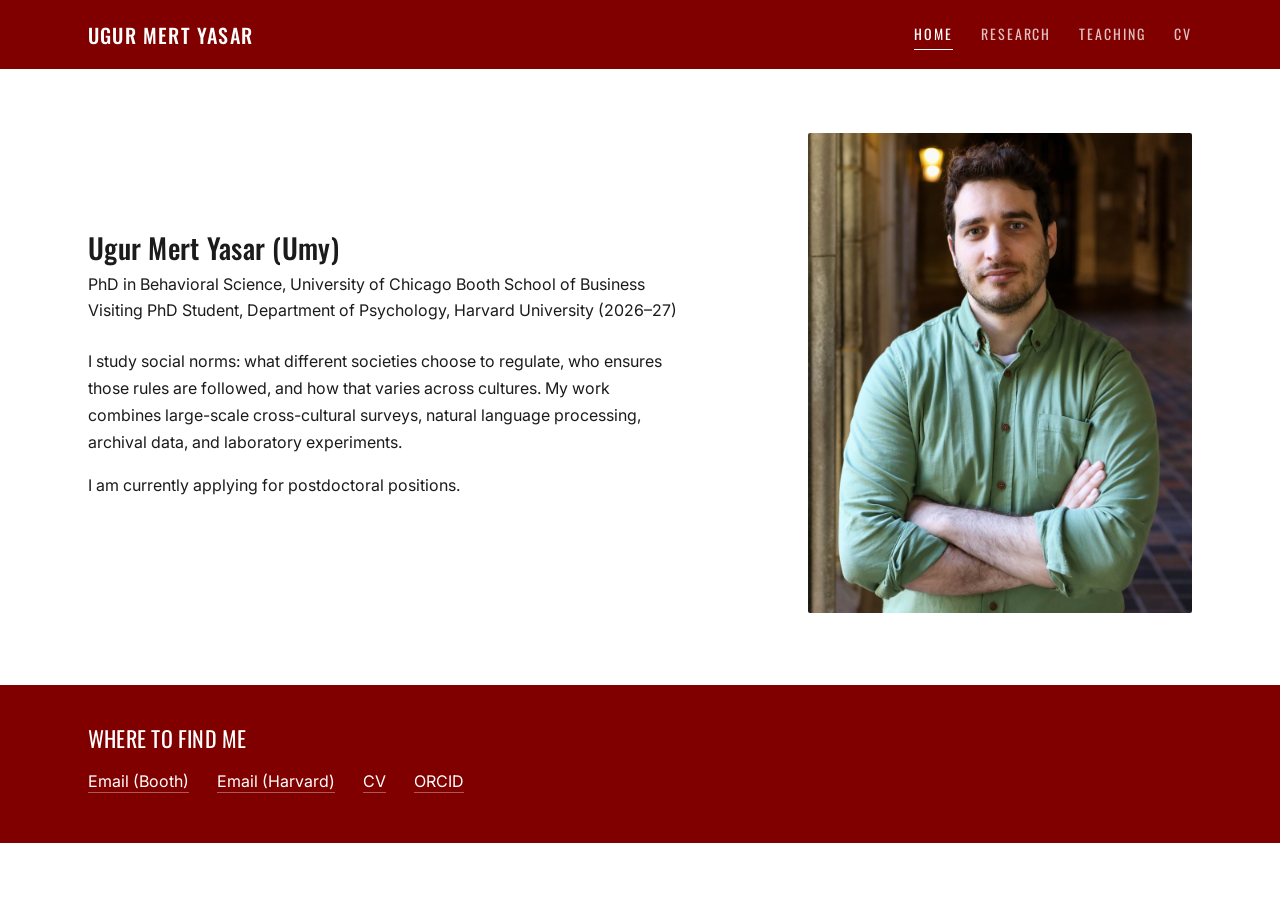
==== index.html @ 792e9157 "Maroon "Where to find me" footer on every page; drop duplicate contact buttons from the hero Co-Auth" ====
<!DOCTYPE html>
<html lang="en">
<head>
<meta charset="utf-8">
<meta name="viewport" content="width=device-width, initial-scale=1">
<title>Ugur Mert Yasar (Umy)</title>
<meta name="description" content="Ugur Mert Yasar is a PhD candidate in Behavioral Science at Chicago Booth. He studies social norms across cultures: what societies regulate, who enforces the rules, and why this varies.">
<link rel="icon" href="assets/favicon.svg?v=2" type="image/svg+xml">
<meta property="og:title" content="Ugur Mert Yasar">
<meta property="og:description" content="Ugur Mert Yasar is a PhD candidate in Behavioral Science at Chicago Booth. He studies social norms across cultures: what societies regulate, who enforces the rules, and why this varies.">
<meta property="og:image" content="https://ugurmertyasar.github.io/assets/portrait.jpg">
<meta property="og:url" content="https://ugurmertyasar.github.io/">
<meta property="og:type" content="website">
<meta name="twitter:card" content="summary">
<link rel="preconnect" href="https://fonts.googleapis.com">
<link rel="preconnect" href="https://fonts.gstatic.com" crossorigin>
<link href="https://fonts.googleapis.com/css2?family=Inter:wght@400;500;600&family=Oswald:wght@400;500&display=swap" rel="stylesheet">
<link rel="stylesheet" href="style.css?v=20261009d">
</head>
<body>

<header class="masthead">
  <div class="wrap">
    <a class="name" href="index.html">Ugur Mert Yasar</a>
    <nav class="nav">
      <a href="index.html" aria-current="page">Home</a>
      <a href="research.html">Research</a>
      <a href="teaching.html">Teaching</a>
      <a href="assets/cv.pdf">CV</a>
    </nav>
  </div>
</header>

<main class="wrap">

  <section class="hero">
    <div>
      <h1>Ugur Mert Yasar (Umy)</h1>
      <p class="role">PhD in Behavioral Science, University of Chicago Booth School of Business<br>
      Visiting PhD Student, Department of Psychology, Harvard University (2026&ndash;27)</p>
      <div class="prose">
        <p>I study social norms: what different societies choose to regulate, who
        ensures those rules are followed, and how that varies across cultures. My work
        combines large-scale cross-cultural surveys, natural language processing,
        archival data, and laboratory experiments.</p>
        <p>I am currently applying for postdoctoral positions.</p>
      </div>
    </div>
    <!-- Click the portrait to swap in an artwork. Put the artwork at the path in
         data-alt; until that file exists, the portrait stays a plain image. -->
    <img class="portrait" id="portrait" src="assets/portrait.jpg" width="960" height="1200"
         alt="Portrait of Ugur Mert Yasar"
         data-alt="assets/portrait-art.jpg?v=2" data-alt-text="Cartoon of Ugur Mert Yasar in South Park style, standing in a classroom">
  </section>

</main>

<!--
    SURVEY SECTION
    data-state="hidden" removes the whole section from the page (current).
    data-state="soon"   shows the map with a "coming soon" note.
    data-state="live"   also shows everything marked class="when-live" below.
    Draft the live text inside the when-live blocks. Note: the repository is
    public, so anything written here is readable in the page source even while
    it is hidden. Keep findings out until the paper is out.
  -->
<section class="plate band" data-state="hidden">
  <div class="wrap">
    <figure>
      <div class="plate-head">
        <h2>The Global Architecture of Social Norms</h2>
        <p class="soon-note when-soon">Interactive results coming soon.</p>
      </div>
      <div class="map-wrap">
        <!-- ======== MAP: generated file, do not hand-edit the path data ======== -->
        <svg class="map" viewBox="0 0 1000 470" xmlns="http://www.w3.org/2000/svg" role="img" aria-label="World map. Societies included in the survey are shaded."><defs><clipPath id="mapclip"><rect x="0" y="0" width="1000" height="470"/></clipPath></defs><g clip-path="url(#mapclip)"><path class="ocean" d="M204.2,503.6L203.6,503.4L202.1,502.7L199.6,501.6L196.1,500.1L191.9,498.2L186.8,495.9L181.1,493.3L174.9,490.3L168.2,486.9L161.1,483.3L153.9,479.4L146.4,475.3L138.9,470.8L131.3,466.2L123.8,461.3L116.4,456.3L109.1,451.0L101.9,445.6L94.9,440.0L88.1,434.3L81.5,428.4L75.1,422.3L69.0,416.2L63.1,409.9L57.4,403.5L52.0,397.0L46.9,390.3L41.9,383.6L37.3,376.8L32.9,369.9L28.8,363.0L25.0,356.0L21.4,348.9L18.1,341.7L15.1,334.5L12.4,327.2L9.9,319.9L7.8,312.6L5.9,305.2L4.3,297.8L3.0,290.4L2.0,283.0L1.2,275.5L0.8,268.0L0.7,260.6L0.8,253.1L1.2,245.6L2.0,238.2L3.0,230.7L4.3,223.3L5.9,215.9L7.8,208.5L9.9,201.2L12.4,193.9L15.1,186.6L18.1,179.4L21.4,172.2L25.0,165.2L28.8,158.1L32.9,151.2L37.3,144.3L41.9,137.5L46.9,130.8L52.0,124.2L57.4,117.6L63.1,111.2L69.0,105.0L75.1,98.8L81.5,92.8L88.1,86.9L94.9,81.1L101.9,75.5L109.1,70.1L116.4,64.8L123.8,59.8L131.3,54.9L138.9,50.3L146.4,45.9L153.9,41.7L161.1,37.8L168.2,34.2L174.9,30.8L181.1,27.8L186.8,25.2L191.9,22.9L196.1,21.0L199.6,19.5L202.1,18.4L203.6,17.7L204.2,17.5L204.2,17.5L210.7,17.5L217.3,17.5L223.9,17.5L230.5,17.5L237.0,17.5L243.6,17.5L250.2,17.5L256.7,17.5L263.3,17.5L269.9,17.5L276.5,17.5L283.0,17.5L289.6,17.5L296.2,17.5L302.8,17.5L309.3,17.5L315.9,17.5L322.5,17.5L329.1,17.5L335.6,17.5L342.2,17.5L348.8,17.5L355.4,17.5L361.9,17.5L368.5,17.5L375.1,17.5L381.7,17.5L388.2,17.5L394.8,17.5L401.4,17.5L408.0,17.5L414.5,17.5L421.1,17.5L427.7,17.5L434.3,17.5L440.8,17.5L447.4,17.5L454.0,17.5L460.6,17.5L467.1,17.5L473.7,17.5L480.3,17.5L486.9,17.5L493.4,17.5L500.0,17.5L506.6,17.5L513.1,17.5L519.7,17.5L526.3,17.5L532.9,17.5L539.4,17.5L546.0,17.5L552.6,17.5L559.2,17.5L565.7,17.5L572.3,17.5L578.9,17.5L585.5,17.5L592.0,17.5L598.6,17.5L605.2,17.5L611.8,17.5L618.3,17.5L624.9,17.5L631.5,17.5L638.1,17.5L644.6,17.5L651.2,17.5L657.8,17.5L664.4,17.5L670.9,17.5L677.5,17.5L684.1,17.5L690.7,17.5L697.2,17.5L703.8,17.5L710.4,17.5L717.0,17.5L723.5,17.5L730.1,17.5L736.7,17.5L743.3,17.5L749.8,17.5L756.4,17.5L763.0,17.5L769.5,17.5L776.1,17.5L782.7,17.5L789.3,17.5L795.8,17.5L795.8,17.5L796.4,17.7L797.9,18.4L800.4,19.5L803.9,21.0L808.1,22.9L813.2,25.2L818.9,27.8L825.1,30.8L831.8,34.2L838.9,37.8L846.1,41.7L853.6,45.9L861.1,50.3L868.7,54.9L876.2,59.8L883.6,64.8L890.9,70.1L898.1,75.5L905.1,81.1L911.9,86.9L918.5,92.8L924.9,98.8L931.0,105.0L936.9,111.2L942.6,117.6L948.0,124.2L953.1,130.8L958.1,137.5L962.7,144.3L967.1,151.2L971.2,158.1L975.0,165.2L978.6,172.2L981.9,179.4L984.9,186.6L987.6,193.9L990.1,201.2L992.2,208.5L994.1,215.9L995.7,223.3L997.0,230.7L998.0,238.2L998.8,245.6L999.2,253.1L999.3,260.6L999.2,268.0L998.8,275.5L998.0,283.0L997.0,290.4L995.7,297.8L994.1,305.2L992.2,312.6L990.1,319.9L987.6,327.2L984.9,334.5L981.9,341.7L978.6,348.9L975.0,356.0L971.2,363.0L967.1,369.9L962.7,376.8L958.1,383.6L953.1,390.3L948.0,397.0L942.6,403.5L936.9,409.9L931.0,416.2L924.9,422.3L918.5,428.4L911.9,434.3L905.1,440.0L898.1,445.6L890.9,451.0L883.6,456.3L876.2,461.3L868.7,466.2L861.1,470.8L853.6,475.3L846.1,479.4L838.9,483.3L831.8,486.9L825.1,490.3L818.9,493.3L813.2,495.9L808.1,498.2L803.9,500.1L800.4,501.6L797.9,502.7L796.4,503.4L795.8,503.6L795.8,503.6L789.3,503.6L782.7,503.6L776.1,503.6L769.5,503.6L763.0,503.6L756.4,503.6L749.8,503.6L743.3,503.6L736.7,503.6L730.1,503.6L723.5,503.6L717.0,503.6L710.4,503.6L703.8,503.6L697.2,503.6L690.7,503.6L684.1,503.6L677.5,503.6L670.9,503.6L664.4,503.6L657.8,503.6L651.2,503.6L644.6,503.6L638.1,503.6L631.5,503.6L624.9,503.6L618.3,503.6L611.8,503.6L605.2,503.6L598.6,503.6L592.0,503.6L585.5,503.6L578.9,503.6L572.3,503.6L565.7,503.6L559.2,503.6L552.6,503.6L546.0,503.6L539.4,503.6L532.9,503.6L526.3,503.6L519.7,503.6L513.1,503.6L506.6,503.6L500.0,503.6L493.4,503.6L486.9,503.6L480.3,503.6L473.7,503.6L467.1,503.6L460.6,503.6L454.0,503.6L447.4,503.6L440.8,503.6L434.3,503.6L427.7,503.6L421.1,503.6L414.5,503.6L408.0,503.6L401.4,503.6L394.8,503.6L388.2,503.6L381.7,503.6L375.1,503.6L368.5,503.6L361.9,503.6L355.4,503.6L348.8,503.6L342.2,503.6L335.6,503.6L329.1,503.6L322.5,503.6L315.9,503.6L309.3,503.6L302.8,503.6L296.2,503.6L289.6,503.6L283.0,503.6L276.5,503.6L269.9,503.6L263.3,503.6L256.7,503.6L250.2,503.6L243.6,503.6L237.0,503.6L230.5,503.6L223.9,503.6L217.3,503.6L210.7,503.6L204.2,503.6Z"/><g class="grat"><path d="M253.0,503.4L251.8,502.7L249.7,501.6L246.8,500.1L243.2,498.2L239.0,495.9L234.3,493.3L229.1,490.3L223.5,486.9L217.6,483.3L211.5,479.4L205.3,475.3L199.1,470.8L192.8,466.2L186.5,461.3L180.3,456.3L174.2,451.0L168.2,445.6L162.4,440.0L156.8,434.3L151.3,428.4L145.9,422.3L140.8,416.2L135.9,409.9L131.2,403.5L126.7,397.0L122.4,390.3L118.3,383.6L114.4,376.8L110.8,369.9L107.3,363.0L104.1,356.0L101.2,348.9L98.4,341.7L95.9,334.5L93.6,327.2L91.6,319.9L89.8,312.6L88.2,305.2L86.9,297.8L85.8,290.4L85.0,283.0L84.4,275.5L84.0,268.0L83.9,260.6L84.0,253.1L84.4,245.6L85.0,238.2L85.8,230.7L86.9,223.3L88.2,215.9L89.8,208.5L91.6,201.2L93.6,193.9L95.9,186.6L98.4,179.4L101.2,172.2L104.1,165.2L107.3,158.1L110.8,151.2L114.4,144.3L118.3,137.5L122.4,130.8L126.7,124.2L131.2,117.6L135.9,111.2L140.8,105.0L145.9,98.8L151.3,92.8L156.8,86.9L162.4,81.1L168.2,75.5L174.2,70.1L180.3,64.8L186.5,59.8L192.8,54.9L199.1,50.3L205.3,45.9L211.5,41.7L217.6,37.8L223.5,34.2L229.1,30.8L234.3,27.8L239.0,25.2L243.2,22.9L246.8,21.0L249.7,19.5L251.8,18.4L253.0,17.7"/><path d="M302.4,503.4L301.4,502.7L299.7,501.6L297.4,500.1L294.6,498.2L291.2,495.9L287.4,493.3L283.2,490.3L278.8,486.9L274.1,483.3L269.2,479.4L264.3,475.3L259.3,470.8L254.2,466.2L249.2,461.3L244.3,456.3L239.4,451.0L234.6,445.6L229.9,440.0L225.4,434.3L221.0,428.4L216.8,422.3L212.7,416.2L208.7,409.9L205.0,403.5L201.3,397.0L197.9,390.3L194.6,383.6L191.5,376.8L188.6,369.9L185.9,363.0L183.3,356.0L180.9,348.9L178.7,341.7L176.7,334.5L174.9,327.2L173.3,319.9L171.8,312.6L170.6,305.2L169.5,297.8L168.7,290.4L168.0,283.0L167.5,275.5L167.2,268.0L167.1,260.6L167.2,253.1L167.5,245.6L168.0,238.2L168.7,230.7L169.5,223.3L170.6,215.9L171.8,208.5L173.3,201.2L174.9,193.9L176.7,186.6L178.7,179.4L180.9,172.2L183.3,165.2L185.9,158.1L188.6,151.2L191.5,144.3L194.6,137.5L197.9,130.8L201.3,124.2L205.0,117.6L208.7,111.2L212.7,105.0L216.8,98.8L221.0,92.8L225.4,86.9L229.9,81.1L234.6,75.5L239.4,70.1L244.3,64.8L249.2,59.8L254.2,54.9L259.3,50.3L264.3,45.9L269.2,41.7L274.1,37.8L278.8,34.2L283.2,30.8L287.4,27.8L291.2,25.2L294.6,22.9L297.4,21.0L299.7,19.5L301.4,18.4L302.4,17.7"/><path d="M351.8,503.4L351.1,502.7L349.8,501.6L348.1,500.1L345.9,498.2L343.4,495.9L340.6,493.3L337.4,490.3L334.1,486.9L330.6,483.3L326.9,479.4L323.2,475.3L319.4,470.8L315.7,466.2L311.9,461.3L308.2,456.3L304.5,451.0L300.9,445.6L297.5,440.0L294.1,434.3L290.8,428.4L287.6,422.3L284.5,416.2L281.5,409.9L278.7,403.5L276.0,397.0L273.4,390.3L271.0,383.6L268.7,376.8L266.5,369.9L264.4,363.0L262.5,356.0L260.7,348.9L259.1,341.7L257.6,334.5L256.2,327.2L255.0,319.9L253.9,312.6L252.9,305.2L252.1,297.8L251.5,290.4L251.0,283.0L250.6,275.5L250.4,268.0L250.3,260.6L250.4,253.1L250.6,245.6L251.0,238.2L251.5,230.7L252.1,223.3L252.9,215.9L253.9,208.5L255.0,201.2L256.2,193.9L257.6,186.6L259.1,179.4L260.7,172.2L262.5,165.2L264.4,158.1L266.5,151.2L268.7,144.3L271.0,137.5L273.4,130.8L276.0,124.2L278.7,117.6L281.5,111.2L284.5,105.0L287.6,98.8L290.8,92.8L294.1,86.9L297.5,81.1L300.9,75.5L304.5,70.1L308.2,64.8L311.9,59.8L315.7,54.9L319.4,50.3L323.2,45.9L326.9,41.7L330.6,37.8L334.1,34.2L337.4,30.8L340.6,27.8L343.4,25.2L345.9,22.9L348.1,21.0L349.8,19.5L351.1,18.4L351.8,17.7"/><path d="M401.2,503.4L400.7,502.7L399.9,501.6L398.7,500.1L397.3,498.2L395.6,495.9L393.7,493.3L391.6,490.3L389.4,486.9L387.0,483.3L384.6,479.4L382.1,475.3L379.6,470.8L377.1,466.2L374.6,461.3L372.1,456.3L369.7,451.0L367.3,445.6L365.0,440.0L362.7,434.3L360.5,428.4L358.4,422.3L356.3,416.2L354.4,409.9L352.5,403.5L350.7,397.0L349.0,390.3L347.3,383.6L345.8,376.8L344.3,369.9L342.9,363.0L341.7,356.0L340.5,348.9L339.4,341.7L338.4,334.5L337.5,327.2L336.6,319.9L335.9,312.6L335.3,305.2L334.8,297.8L334.3,290.4L334.0,283.0L333.7,275.5L333.6,268.0L333.6,260.6L333.6,253.1L333.7,245.6L334.0,238.2L334.3,230.7L334.8,223.3L335.3,215.9L335.9,208.5L336.6,201.2L337.5,193.9L338.4,186.6L339.4,179.4L340.5,172.2L341.7,165.2L342.9,158.1L344.3,151.2L345.8,144.3L347.3,137.5L349.0,130.8L350.7,124.2L352.5,117.6L354.4,111.2L356.3,105.0L358.4,98.8L360.5,92.8L362.7,86.9L365.0,81.1L367.3,75.5L369.7,70.1L372.1,64.8L374.6,59.8L377.1,54.9L379.6,50.3L382.1,45.9L384.6,41.7L387.0,37.8L389.4,34.2L391.6,30.8L393.7,27.8L395.6,25.2L397.3,22.9L398.7,21.0L399.9,19.5L400.7,18.4L401.2,17.7"/><path d="M450.6,503.4L450.4,502.7L449.9,501.6L449.4,500.1L448.6,498.2L447.8,495.9L446.9,493.3L445.8,490.3L444.7,486.9L443.5,483.3L442.3,479.4L441.1,475.3L439.8,470.8L438.6,466.2L437.3,461.3L436.1,456.3L434.8,451.0L433.6,445.6L432.5,440.0L431.4,434.3L430.3,428.4L429.2,422.3L428.2,416.2L427.2,409.9L426.2,403.5L425.3,397.0L424.5,390.3L423.7,383.6L422.9,376.8L422.2,369.9L421.5,363.0L420.8,356.0L420.2,348.9L419.7,341.7L419.2,334.5L418.7,327.2L418.3,319.9L418.0,312.6L417.6,305.2L417.4,297.8L417.2,290.4L417.0,283.0L416.9,275.5L416.8,268.0L416.8,260.6L416.8,253.1L416.9,245.6L417.0,238.2L417.2,230.7L417.4,223.3L417.6,215.9L418.0,208.5L418.3,201.2L418.7,193.9L419.2,186.6L419.7,179.4L420.2,172.2L420.8,165.2L421.5,158.1L422.2,151.2L422.9,144.3L423.7,137.5L424.5,130.8L425.3,124.2L426.2,117.6L427.2,111.2L428.2,105.0L429.2,98.8L430.3,92.8L431.4,86.9L432.5,81.1L433.6,75.5L434.8,70.1L436.1,64.8L437.3,59.8L438.6,54.9L439.8,50.3L441.1,45.9L442.3,41.7L443.5,37.8L444.7,34.2L445.8,30.8L446.9,27.8L447.8,25.2L448.6,22.9L449.4,21.0L449.9,19.5L450.4,18.4L450.6,17.7"/><path d="M500.0,503.4L500.0,502.7L500.0,501.6L500.0,500.1L500.0,498.2L500.0,495.9L500.0,493.3L500.0,490.3L500.0,486.9L500.0,483.3L500.0,479.4L500.0,475.3L500.0,470.8L500.0,466.2L500.0,461.3L500.0,456.3L500.0,451.0L500.0,445.6L500.0,440.0L500.0,434.3L500.0,428.4L500.0,422.3L500.0,416.2L500.0,409.9L500.0,403.5L500.0,397.0L500.0,390.3L500.0,383.6L500.0,376.8L500.0,369.9L500.0,363.0L500.0,356.0L500.0,348.9L500.0,341.7L500.0,334.5L500.0,327.2L500.0,319.9L500.0,312.6L500.0,305.2L500.0,297.8L500.0,290.4L500.0,283.0L500.0,275.5L500.0,268.0L500.0,260.6L500.0,253.1L500.0,245.6L500.0,238.2L500.0,230.7L500.0,223.3L500.0,215.9L500.0,208.5L500.0,201.2L500.0,193.9L500.0,186.6L500.0,179.4L500.0,172.2L500.0,165.2L500.0,158.1L500.0,151.2L500.0,144.3L500.0,137.5L500.0,130.8L500.0,124.2L500.0,117.6L500.0,111.2L500.0,105.0L500.0,98.8L500.0,92.8L500.0,86.9L500.0,81.1L500.0,75.5L500.0,70.1L500.0,64.8L500.0,59.8L500.0,54.9L500.0,50.3L500.0,45.9L500.0,41.7L500.0,37.8L500.0,34.2L500.0,30.8L500.0,27.8L500.0,25.2L500.0,22.9L500.0,21.0L500.0,19.5L500.0,18.4L500.0,17.7"/><path d="M549.4,503.4L549.6,502.7L550.1,501.6L550.6,500.1L551.4,498.2L552.2,495.9L553.1,493.3L554.2,490.3L555.3,486.9L556.5,483.3L557.7,479.4L558.9,475.3L560.2,470.8L561.4,466.2L562.7,461.3L563.9,456.3L565.2,451.0L566.4,445.6L567.5,440.0L568.6,434.3L569.7,428.4L570.8,422.3L571.8,416.2L572.8,409.9L573.8,403.5L574.7,397.0L575.5,390.3L576.3,383.6L577.1,376.8L577.8,369.9L578.5,363.0L579.2,356.0L579.8,348.9L580.3,341.7L580.8,334.5L581.3,327.2L581.7,319.9L582.0,312.6L582.4,305.2L582.6,297.8L582.8,290.4L583.0,283.0L583.1,275.5L583.2,268.0L583.2,260.6L583.2,253.1L583.1,245.6L583.0,238.2L582.8,230.7L582.6,223.3L582.4,215.9L582.0,208.5L581.7,201.2L581.3,193.9L580.8,186.6L580.3,179.4L579.8,172.2L579.2,165.2L578.5,158.1L577.8,151.2L577.1,144.3L576.3,137.5L575.5,130.8L574.7,124.2L573.8,117.6L572.8,111.2L571.8,105.0L570.8,98.8L569.7,92.8L568.6,86.9L567.5,81.1L566.4,75.5L565.2,70.1L563.9,64.8L562.7,59.8L561.4,54.9L560.2,50.3L558.9,45.9L557.7,41.7L556.5,37.8L555.3,34.2L554.2,30.8L553.1,27.8L552.2,25.2L551.4,22.9L550.6,21.0L550.1,19.5L549.6,18.4L549.4,17.7"/><path d="M598.8,503.4L599.3,502.7L600.1,501.6L601.3,500.1L602.7,498.2L604.4,495.9L606.3,493.3L608.4,490.3L610.6,486.9L613.0,483.3L615.4,479.4L617.9,475.3L620.4,470.8L622.9,466.2L625.4,461.3L627.9,456.3L630.3,451.0L632.7,445.6L635.0,440.0L637.3,434.3L639.5,428.4L641.6,422.3L643.7,416.2L645.6,409.9L647.5,403.5L649.3,397.0L651.0,390.3L652.7,383.6L654.2,376.8L655.7,369.9L657.1,363.0L658.3,356.0L659.5,348.9L660.6,341.7L661.6,334.5L662.5,327.2L663.4,319.9L664.1,312.6L664.7,305.2L665.2,297.8L665.7,290.4L666.0,283.0L666.3,275.5L666.4,268.0L666.4,260.6L666.4,253.1L666.3,245.6L666.0,238.2L665.7,230.7L665.2,223.3L664.7,215.9L664.1,208.5L663.4,201.2L662.5,193.9L661.6,186.6L660.6,179.4L659.5,172.2L658.3,165.2L657.1,158.1L655.7,151.2L654.2,144.3L652.7,137.5L651.0,130.8L649.3,124.2L647.5,117.6L645.6,111.2L643.7,105.0L641.6,98.8L639.5,92.8L637.3,86.9L635.0,81.1L632.7,75.5L630.3,70.1L627.9,64.8L625.4,59.8L622.9,54.9L620.4,50.3L617.9,45.9L615.4,41.7L613.0,37.8L610.6,34.2L608.4,30.8L606.3,27.8L604.4,25.2L602.7,22.9L601.3,21.0L600.1,19.5L599.3,18.4L598.8,17.7"/><path d="M648.2,503.4L648.9,502.7L650.2,501.6L651.9,500.1L654.1,498.2L656.6,495.9L659.4,493.3L662.6,490.3L665.9,486.9L669.4,483.3L673.1,479.4L676.8,475.3L680.6,470.8L684.3,466.2L688.1,461.3L691.8,456.3L695.5,451.0L699.1,445.6L702.5,440.0L705.9,434.3L709.2,428.4L712.4,422.3L715.5,416.2L718.5,409.9L721.3,403.5L724.0,397.0L726.6,390.3L729.0,383.6L731.3,376.8L733.5,369.9L735.6,363.0L737.5,356.0L739.3,348.9L740.9,341.7L742.4,334.5L743.8,327.2L745.0,319.9L746.1,312.6L747.1,305.2L747.9,297.8L748.5,290.4L749.0,283.0L749.4,275.5L749.6,268.0L749.7,260.6L749.6,253.1L749.4,245.6L749.0,238.2L748.5,230.7L747.9,223.3L747.1,215.9L746.1,208.5L745.0,201.2L743.8,193.9L742.4,186.6L740.9,179.4L739.3,172.2L737.5,165.2L735.6,158.1L733.5,151.2L731.3,144.3L729.0,137.5L726.6,130.8L724.0,124.2L721.3,117.6L718.5,111.2L715.5,105.0L712.4,98.8L709.2,92.8L705.9,86.9L702.5,81.1L699.1,75.5L695.5,70.1L691.8,64.8L688.1,59.8L684.3,54.9L680.6,50.3L676.8,45.9L673.1,41.7L669.4,37.8L665.9,34.2L662.6,30.8L659.4,27.8L656.6,25.2L654.1,22.9L651.9,21.0L650.2,19.5L648.9,18.4L648.2,17.7"/><path d="M697.6,503.4L698.6,502.7L700.3,501.6L702.6,500.1L705.4,498.2L708.8,495.9L712.6,493.3L716.8,490.3L721.2,486.9L725.9,483.3L730.8,479.4L735.7,475.3L740.7,470.8L745.8,466.2L750.8,461.3L755.7,456.3L760.6,451.0L765.4,445.6L770.1,440.0L774.6,434.3L779.0,428.4L783.2,422.3L787.3,416.2L791.3,409.9L795.0,403.5L798.7,397.0L802.1,390.3L805.4,383.6L808.5,376.8L811.4,369.9L814.1,363.0L816.7,356.0L819.1,348.9L821.3,341.7L823.3,334.5L825.1,327.2L826.7,319.9L828.2,312.6L829.4,305.2L830.5,297.8L831.3,290.4L832.0,283.0L832.5,275.5L832.8,268.0L832.9,260.6L832.8,253.1L832.5,245.6L832.0,238.2L831.3,230.7L830.5,223.3L829.4,215.9L828.2,208.5L826.7,201.2L825.1,193.9L823.3,186.6L821.3,179.4L819.1,172.2L816.7,165.2L814.1,158.1L811.4,151.2L808.5,144.3L805.4,137.5L802.1,130.8L798.7,124.2L795.0,117.6L791.3,111.2L787.3,105.0L783.2,98.8L779.0,92.8L774.6,86.9L770.1,81.1L765.4,75.5L760.6,70.1L755.7,64.8L750.8,59.8L745.8,54.9L740.7,50.3L735.7,45.9L730.8,41.7L725.9,37.8L721.2,34.2L716.8,30.8L712.6,27.8L708.8,25.2L705.4,22.9L702.6,21.0L700.3,19.5L698.6,18.4L697.6,17.7"/><path d="M747.0,503.4L748.2,502.7L750.3,501.6L753.2,500.1L756.8,498.2L761.0,495.9L765.7,493.3L770.9,490.3L776.5,486.9L782.4,483.3L788.5,479.4L794.7,475.3L800.9,470.8L807.2,466.2L813.5,461.3L819.7,456.3L825.8,451.0L831.8,445.6L837.6,440.0L843.2,434.3L848.7,428.4L854.1,422.3L859.2,416.2L864.1,409.9L868.8,403.5L873.3,397.0L877.6,390.3L881.7,383.6L885.6,376.8L889.2,369.9L892.7,363.0L895.9,356.0L898.8,348.9L901.6,341.7L904.1,334.5L906.4,327.2L908.4,319.9L910.2,312.6L911.8,305.2L913.1,297.8L914.2,290.4L915.0,283.0L915.6,275.5L916.0,268.0L916.1,260.6L916.0,253.1L915.6,245.6L915.0,238.2L914.2,230.7L913.1,223.3L911.8,215.9L910.2,208.5L908.4,201.2L906.4,193.9L904.1,186.6L901.6,179.4L898.8,172.2L895.9,165.2L892.7,158.1L889.2,151.2L885.6,144.3L881.7,137.5L877.6,130.8L873.3,124.2L868.8,117.6L864.1,111.2L859.2,105.0L854.1,98.8L848.7,92.8L843.2,86.9L837.6,81.1L831.8,75.5L825.8,70.1L819.7,64.8L813.5,59.8L807.2,54.9L800.9,50.3L794.7,45.9L788.5,41.7L782.4,37.8L776.5,34.2L770.9,30.8L765.7,27.8L761.0,25.2L756.8,22.9L753.2,21.0L750.3,19.5L748.2,18.4L747.0,17.7"/><path d="M123.8,461.3L132.2,461.3L140.5,461.3L148.9,461.3L157.3,461.3L165.6,461.3L174.0,461.3L182.3,461.3L190.7,461.3L199.1,461.3L207.4,461.3L215.8,461.3L224.1,461.3L232.5,461.3L240.9,461.3L249.2,461.3L257.6,461.3L265.9,461.3L274.3,461.3L282.6,461.3L291.0,461.3L299.4,461.3L307.7,461.3L316.1,461.3L324.4,461.3L332.8,461.3L341.2,461.3L349.5,461.3L357.9,461.3L366.2,461.3L374.6,461.3L383.0,461.3L391.3,461.3L399.7,461.3L408.0,461.3L416.4,461.3L424.8,461.3L433.1,461.3L441.5,461.3L449.8,461.3L458.2,461.3L466.6,461.3L474.9,461.3L483.3,461.3L491.6,461.3L500.0,461.3L508.4,461.3L516.7,461.3L525.1,461.3L533.4,461.3L541.8,461.3L550.2,461.3L558.5,461.3L566.9,461.3L575.2,461.3L583.6,461.3L592.0,461.3L600.3,461.3L608.7,461.3L617.0,461.3L625.4,461.3L633.8,461.3L642.1,461.3L650.5,461.3L658.8,461.3L667.2,461.3L675.6,461.3L683.9,461.3L692.3,461.3L700.6,461.3L709.0,461.3L717.4,461.3L725.7,461.3L734.1,461.3L742.4,461.3L750.8,461.3L759.1,461.3L767.5,461.3L775.9,461.3L784.2,461.3L792.6,461.3L800.9,461.3L809.3,461.3L817.7,461.3L826.0,461.3L834.4,461.3L842.7,461.3L851.1,461.3L859.5,461.3L867.8,461.3L876.2,461.3"/><path d="M32.9,369.9L43.3,369.9L53.7,369.9L64.1,369.9L74.4,369.9L84.8,369.9L95.2,369.9L105.6,369.9L116.0,369.9L126.3,369.9L136.7,369.9L147.1,369.9L157.5,369.9L167.9,369.9L178.2,369.9L188.6,369.9L199.0,369.9L209.4,369.9L219.8,369.9L230.1,369.9L240.5,369.9L250.9,369.9L261.3,369.9L271.7,369.9L282.0,369.9L292.4,369.9L302.8,369.9L313.2,369.9L323.6,369.9L333.9,369.9L344.3,369.9L354.7,369.9L365.1,369.9L375.4,369.9L385.8,369.9L396.2,369.9L406.6,369.9L417.0,369.9L427.3,369.9L437.7,369.9L448.1,369.9L458.5,369.9L468.9,369.9L479.2,369.9L489.6,369.9L500.0,369.9L510.4,369.9L520.8,369.9L531.1,369.9L541.5,369.9L551.9,369.9L562.3,369.9L572.7,369.9L583.0,369.9L593.4,369.9L603.8,369.9L614.2,369.9L624.6,369.9L634.9,369.9L645.3,369.9L655.7,369.9L666.1,369.9L676.4,369.9L686.8,369.9L697.2,369.9L707.6,369.9L718.0,369.9L728.3,369.9L738.7,369.9L749.1,369.9L759.5,369.9L769.9,369.9L780.2,369.9L790.6,369.9L801.0,369.9L811.4,369.9L821.8,369.9L832.1,369.9L842.5,369.9L852.9,369.9L863.3,369.9L873.7,369.9L884.0,369.9L894.4,369.9L904.8,369.9L915.2,369.9L925.6,369.9L935.9,369.9L946.3,369.9L956.7,369.9L967.1,369.9"/><path d="M0.7,260.6L11.8,260.6L22.8,260.6L33.9,260.6L45.0,260.6L56.1,260.6L67.2,260.6L78.3,260.6L89.4,260.6L100.5,260.6L111.6,260.6L122.7,260.6L133.8,260.6L144.9,260.6L156.0,260.6L167.1,260.6L178.2,260.6L189.3,260.6L200.4,260.6L211.5,260.6L222.6,260.6L233.7,260.6L244.8,260.6L255.9,260.6L267.0,260.6L278.1,260.6L289.2,260.6L300.3,260.6L311.4,260.6L322.5,260.6L333.6,260.6L344.6,260.6L355.7,260.6L366.8,260.6L377.9,260.6L389.0,260.6L400.1,260.6L411.2,260.6L422.3,260.6L433.4,260.6L444.5,260.6L455.6,260.6L466.7,260.6L477.8,260.6L488.9,260.6L500.0,260.6L511.1,260.6L522.2,260.6L533.3,260.6L544.4,260.6L555.5,260.6L566.6,260.6L577.7,260.6L588.8,260.6L599.9,260.6L611.0,260.6L622.1,260.6L633.2,260.6L644.3,260.6L655.4,260.6L666.4,260.6L677.5,260.6L688.6,260.6L699.7,260.6L710.8,260.6L721.9,260.6L733.0,260.6L744.1,260.6L755.2,260.6L766.3,260.6L777.4,260.6L788.5,260.6L799.6,260.6L810.7,260.6L821.8,260.6L832.9,260.6L844.0,260.6L855.1,260.6L866.2,260.6L877.3,260.6L888.4,260.6L899.5,260.6L910.6,260.6L921.7,260.6L932.8,260.6L943.9,260.6L955.0,260.6L966.1,260.6L977.2,260.6L988.2,260.6L999.3,260.6"/><path d="M32.9,151.2L43.3,151.2L53.7,151.2L64.1,151.2L74.4,151.2L84.8,151.2L95.2,151.2L105.6,151.2L116.0,151.2L126.3,151.2L136.7,151.2L147.1,151.2L157.5,151.2L167.9,151.2L178.2,151.2L188.6,151.2L199.0,151.2L209.4,151.2L219.8,151.2L230.1,151.2L240.5,151.2L250.9,151.2L261.3,151.2L271.7,151.2L282.0,151.2L292.4,151.2L302.8,151.2L313.2,151.2L323.6,151.2L333.9,151.2L344.3,151.2L354.7,151.2L365.1,151.2L375.4,151.2L385.8,151.2L396.2,151.2L406.6,151.2L417.0,151.2L427.3,151.2L437.7,151.2L448.1,151.2L458.5,151.2L468.9,151.2L479.2,151.2L489.6,151.2L500.0,151.2L510.4,151.2L520.8,151.2L531.1,151.2L541.5,151.2L551.9,151.2L562.3,151.2L572.7,151.2L583.0,151.2L593.4,151.2L603.8,151.2L614.2,151.2L624.6,151.2L634.9,151.2L645.3,151.2L655.7,151.2L666.1,151.2L676.4,151.2L686.8,151.2L697.2,151.2L707.6,151.2L718.0,151.2L728.3,151.2L738.7,151.2L749.1,151.2L759.5,151.2L769.9,151.2L780.2,151.2L790.6,151.2L801.0,151.2L811.4,151.2L821.8,151.2L832.1,151.2L842.5,151.2L852.9,151.2L863.3,151.2L873.7,151.2L884.0,151.2L894.4,151.2L904.8,151.2L915.2,151.2L925.6,151.2L935.9,151.2L946.3,151.2L956.7,151.2L967.1,151.2"/><path d="M123.8,59.8L132.2,59.8L140.5,59.8L148.9,59.8L157.3,59.8L165.6,59.8L174.0,59.8L182.3,59.8L190.7,59.8L199.1,59.8L207.4,59.8L215.8,59.8L224.1,59.8L232.5,59.8L240.9,59.8L249.2,59.8L257.6,59.8L265.9,59.8L274.3,59.8L282.6,59.8L291.0,59.8L299.4,59.8L307.7,59.8L316.1,59.8L324.4,59.8L332.8,59.8L341.2,59.8L349.5,59.8L357.9,59.8L366.2,59.8L374.6,59.8L383.0,59.8L391.3,59.8L399.7,59.8L408.0,59.8L416.4,59.8L424.8,59.8L433.1,59.8L441.5,59.8L449.8,59.8L458.2,59.8L466.6,59.8L474.9,59.8L483.3,59.8L491.6,59.8L500.0,59.8L508.4,59.8L516.7,59.8L525.1,59.8L533.4,59.8L541.8,59.8L550.2,59.8L558.5,59.8L566.9,59.8L575.2,59.8L583.6,59.8L592.0,59.8L600.3,59.8L608.7,59.8L617.0,59.8L625.4,59.8L633.8,59.8L642.1,59.8L650.5,59.8L658.8,59.8L667.2,59.8L675.6,59.8L683.9,59.8L692.3,59.8L700.6,59.8L709.0,59.8L717.4,59.8L725.7,59.8L734.1,59.8L742.4,59.8L750.8,59.8L759.1,59.8L767.5,59.8L775.9,59.8L784.2,59.8L792.6,59.8L800.9,59.8L809.3,59.8L817.7,59.8L826.0,59.8L834.4,59.8L842.7,59.8L851.1,59.8L859.5,59.8L867.8,59.8L876.2,59.8"/></g><path class="c" d="M983.2,325.4L984.1,324.8L984.6,325.9L983.5,327.8L981.7,328.3L980.3,327.8L980.6,326.2L982.1,325.0L983.2,325.4ZM10.0,320.2L10.5,320.0L10.7,321.8L10.6,322.0ZM987.4,322.9L985.4,323.6L985.5,322.3L987.1,321.5L988.0,321.3L990.0,320.2Z"/><path class="c" d="M477.3,159.3L477.3,159.6L477.2,160.2L477.1,165.6L468.4,165.4L468.2,174.5L465.7,174.8L465.0,176.6L465.3,181.8L454.8,181.8L454.2,183.0L454.4,181.5L454.4,181.5L460.4,181.2L460.8,179.9L462.0,178.3L463.0,173.3L466.9,169.5L468.3,165.0L469.1,164.8L470.0,162.0L472.3,161.7L473.2,162.1L474.4,162.1L475.3,161.3L476.9,161.2L476.9,159.3L477.3,159.3Z"/><path class="c" d="M636.5,113.4L633.0,101.9L638.5,100.1L639.0,100.3L643.4,102.5L645.8,103.7L649.0,106.5L651.7,106.0L655.7,105.8L659.4,108.1L660.3,111.3L661.4,111.3L662.8,113.9L666.0,114.0L667.1,115.5L668.0,115.5L668.3,113.2L670.8,111.0L671.9,110.4L672.8,110.7L671.5,112.8L673.7,114.0L675.1,113.2L678.6,114.9L676.3,117.2L674.3,116.9L673.4,116.9L672.7,116.0L672.7,114.6L669.7,115.3L669.6,117.4L669.0,119.2L666.9,119.0L666.7,120.4L668.8,121.2L670.1,123.6L669.7,127.0L667.6,126.3L666.2,126.3L665.6,124.2L661.9,122.8L658.9,121.2L656.8,119.7L653.3,117.5L651.1,114.2L650.1,113.6L647.5,113.7L646.4,113.1L645.4,110.5L641.6,108.9L640.1,110.7L638.4,111.8L639.2,113.4L636.5,113.4Z"/><path class="c" d="M891.0,270.3L895.7,272.8L900.7,275.0L902.4,276.9L903.8,278.8L904.1,281.0L908.5,283.3L909.0,285.2L906.4,285.7L906.7,288.1L908.9,290.6L910.1,294.5L911.7,294.4L911.4,296.0L913.4,296.7L912.5,297.4L915.1,298.9L914.6,300.0L912.8,300.2L912.3,299.3L910.0,298.9L907.3,298.3L905.5,296.0L904.2,293.9L903.2,290.7L899.8,289.0L897.4,290.1L895.5,291.3L895.5,294.1L893.2,295.3L891.7,294.7L888.9,294.6L890.2,282.4L891.0,270.3ZM923.0,274.2L924.0,275.4L924.2,277.4L923.3,278.4L922.9,276.2L922.4,274.7L921.2,273.5L919.7,271.9L917.7,270.8L918.5,269.9L920.0,270.9L920.9,271.8L922.0,272.7L923.0,274.2ZM918.7,282.4L917.1,283.3L915.6,284.1L914.1,284.1L911.9,283.1L910.5,282.0L910.8,280.9L913.2,281.4L914.8,281.1L915.3,279.3L915.8,279.2L915.9,281.2L917.5,280.9L918.3,279.7L920.0,278.3L919.9,276.1L921.5,276.1L922.0,276.7L921.8,278.7L920.7,281.0L919.2,281.3L918.7,282.4ZM928.4,280.5L929.2,281.3L930.3,283.7L931.5,285.0L931.0,286.0L930.1,286.4L929.1,285.0L928.1,282.6L927.8,279.8L928.2,279.4L928.4,280.5Z"/><path class="c" d="M615.3,266.8L613.7,263.8L613.6,250.2L616.0,245.9L616.7,244.7L618.5,244.7L620.9,242.0L624.5,241.9L632.0,230.7L633.7,227.6L634.9,225.3L634.8,223.4L634.6,219.6L634.5,218.1L634.5,218.1L635.4,218.0L636.6,217.4L638.0,217.1L639.3,215.8L640.3,215.8L640.4,216.8L640.3,219.0L640.4,220.9L639.9,222.2L639.4,226.3L638.2,230.4L636.7,235.2L634.5,240.6L632.3,244.8L629.1,249.9L626.4,252.9L622.2,256.6L619.7,259.5L616.6,264.0L616.0,266.0L615.3,266.8Z"/><path class="c" d="M567.8,229.9L565.7,228.2L564.7,227.2L564.5,226.0L564.9,224.5L564.9,222.9L563.2,220.6L562.9,219.0L562.9,218.2L561.8,217.1L561.7,214.9L561.1,213.5L560.2,213.7L560.4,212.4L561.1,210.8L560.7,209.3L561.6,208.2L561.0,207.3L561.6,205.0L562.7,202.3L565.1,202.6L564.3,188.1L564.2,186.6L567.3,186.6L566.9,179.4L577.7,179.4L588.1,179.4L598.7,179.4L599.9,182.9L599.3,183.6L600.0,187.3L601.4,191.6L602.5,192.5L604.1,193.9L602.8,196.0L600.9,196.6L600.1,197.7L600.0,200.1L599.2,205.5L599.5,207.0L599.3,210.1L598.4,213.7L596.8,215.6L595.7,218.4L595.5,219.9L594.3,220.9L593.6,224.8L593.7,228.2L593.6,225.3L593.2,225.2L593.2,223.4L592.8,222.1L591.4,220.6L590.9,217.9L591.1,215.2L589.8,215.0L589.7,215.8L588.1,216.0L588.8,217.1L589.1,219.3L587.6,221.3L586.4,224.0L585.0,224.4L582.6,222.2L581.6,223.0L581.3,224.0L579.9,224.8L579.8,225.5L577.1,225.5L576.7,224.8L574.7,224.6L573.7,225.3L573.0,224.9L571.5,222.8L571.0,221.8L569.0,222.3L568.3,224.0L567.7,227.3L566.7,228.0L565.9,228.4L567.8,229.9Z"/><path class="c" d="M564.3,188.1L565.1,202.6L562.7,202.3L561.6,205.0L561.0,207.3L561.6,208.2L560.7,209.3L561.1,210.8L560.4,212.4L560.2,213.7L561.1,213.5L561.7,214.9L561.8,217.1L562.9,218.2L562.9,219.0L561.1,219.7L559.8,221.2L557.9,225.2L555.3,226.9L552.6,226.7L551.9,227.1L552.2,228.4L550.8,229.7L549.6,231.1L546.2,232.5L545.5,231.7L545.0,231.6L544.5,232.6L542.2,232.9L542.6,231.8L541.7,229.3L541.3,227.7L540.1,227.1L538.5,225.0L539.0,223.2L540.3,223.6L541.1,223.3L542.6,223.4L541.0,220.0L541.1,217.5L540.9,215.1L539.7,212.7L540.0,211.0L538.2,210.9L538.2,208.5L537.0,207.2L538.1,202.3L541.5,198.9L541.5,194.1L542.3,186.8L542.8,185.2L541.6,184.0L541.5,182.8L540.5,181.9L539.6,176.3L542.3,174.4L553.2,181.2L564.3,188.1Z"/><path class="c" d="M306.7,187.6L306.6,189.6L306.2,191.0L305.4,191.6L306.0,192.7L305.8,193.7L304.0,193.1L302.7,193.3L301.1,193.1L299.8,193.8L298.5,192.6L298.9,191.5L301.3,192.0L303.3,192.2L304.4,191.4L303.4,189.9L303.6,188.5L302.0,187.9L302.8,186.9L304.4,187.1L306.7,187.6Z"/><path class="c" d="M292.2,162.4L293.5,162.1L295.2,162.2L295.1,163.1L292.1,163.7L292.2,162.4ZM295.6,161.5L297.3,163.1L296.2,165.6L295.9,165.1L296.3,163.3L295.5,161.9L295.6,161.5ZM293.0,167.9L293.8,168.1L294.1,171.0L293.7,173.1L293.0,173.3L292.7,171.2L292.0,170.2L293.0,167.9Z"/><path class="c" d="M362.1,439.6L364.1,437.9L366.3,438.6L367.2,437.4L369.5,438.7L369.2,439.7L366.5,440.6L365.1,439.6L363.7,440.9L362.1,439.6Z"/><path class="c" d="M844.7,293.7L845.1,292.8L847.6,292.0L849.5,291.9L850.4,291.4L851.4,291.9L850.3,292.9L847.2,294.5L844.8,295.6L844.9,294.5L844.7,293.7Z"/><path class="c" d="M575.5,366.3L576.3,367.4L575.4,369.1L574.8,370.2L573.3,370.7L572.8,371.8L571.8,372.2L570.1,369.5L571.7,367.3L573.2,366.0L574.5,365.3L575.5,366.3Z"/><path class="c" d="M269.9,219.8L269.2,220.6L268.4,220.3L268.0,219.6L267.2,219.3L266.5,219.8L264.8,218.8L264.3,219.3L263.5,218.1L262.4,216.6L261.9,215.3L260.9,214.2L259.7,212.5L260.1,212.0L260.5,212.5L260.7,212.2L261.6,212.1L262.1,211.2L262.5,211.2L262.6,209.4L263.3,209.3L263.9,209.3L264.6,208.4L265.3,209.1L265.6,208.7L266.2,208.2L267.3,207.2L267.4,206.4L267.7,206.5L268.1,205.6L268.4,205.5L268.8,206.1L269.4,206.2L270.0,205.8L270.7,205.8L271.7,205.3L272.2,204.8L273.1,204.8L272.8,205.2L272.6,206.0L272.7,207.4L271.9,208.6L271.4,210.1L271.1,211.7L271.2,212.7L271.0,214.3L270.6,214.7L270.1,216.3L270.2,217.3L269.6,218.2L269.6,219.2L269.9,219.8Z"/><path class="c" d="M258.4,194.6L258.5,194.0L258.8,193.9L259.2,194.3L260.6,192.1L261.1,192.0L261.0,192.6L261.5,192.6L261.3,193.6L260.6,195.2L260.7,195.7L260.2,197.0L260.4,197.4L259.7,199.2L259.1,200.2L258.5,200.3L257.8,201.6L257.0,201.6L257.9,197.5L258.4,194.6Z"/><path class="c s" data-n="Venezuela" data-l="Spanish" aria-label="Venezuela · Spanish" d="M331.8,241.1L332.2,242.2L331.1,243.6L328.0,245.0L326.0,245.6L325.2,246.5L323.0,245.5L320.9,245.1L320.4,245.4L321.6,246.4L321.4,248.9L321.8,251.2L324.1,251.5L324.3,252.3L322.3,253.4L321.9,255.0L320.8,255.6L318.7,256.5L318.2,257.6L316.0,257.8L314.5,255.9L313.7,252.1L313.0,250.8L312.0,250.0L313.4,248.2L313.4,247.3L312.6,246.2L312.1,243.7L312.4,241.1L313.1,239.8L313.7,237.8L312.7,237.2L311.1,237.6L309.2,237.4L308.0,237.8L306.2,234.6L304.7,234.1L301.1,234.5L300.5,233.2L299.8,232.9L299.8,232.1L300.2,230.7L300.1,229.2L299.5,228.4L299.3,226.7L297.9,226.4L298.8,224.3L299.4,221.6L300.3,220.2L301.4,219.2L302.3,217.3L304.1,216.7L303.9,217.6L302.3,218.0L303.1,219.7L302.9,221.6L301.5,223.8L302.3,226.7L303.5,226.5L304.3,223.8L303.6,222.5L303.7,219.7L307.2,218.2L307.0,216.4L308.1,215.3L308.8,217.9L310.7,217.9L312.3,220.0L312.4,221.2L314.8,221.3L317.8,220.9L319.2,222.5L321.3,223.0L322.9,221.8L323.0,220.9L326.5,220.7L329.8,220.6L327.4,221.7L328.2,223.5L330.4,223.8L332.3,225.6L332.6,228.6L334.0,228.5L335.1,229.3L332.8,231.5L332.5,232.9L333.3,234.3L332.6,235.0L330.9,235.6L330.9,237.3L330.1,238.3L331.8,241.1Z"/><path class="c" d="M343.2,253.5L342.5,253.6L341.0,253.3L340.1,254.3L338.8,254.9L337.9,255.1L337.6,255.8L336.3,255.6L334.6,253.9L334.4,252.1L333.7,250.3L334.2,247.1L335.0,245.8L334.4,244.0L333.5,243.5L333.9,241.8L333.3,241.0L331.8,241.1L330.1,238.3L330.9,237.3L330.9,235.6L332.6,235.0L333.3,234.3L332.5,232.9L332.8,231.5L335.1,229.3L336.8,230.7L338.4,233.1L338.4,235.0L339.4,235.1L340.8,237.0L341.9,238.3L341.3,241.6L339.6,242.6L339.7,243.5L339.2,245.4L340.3,248.1L341.2,248.1L341.6,250.2L343.2,253.5Z"/><path class="c" d="M348.8,251.9L347.2,251.1L345.9,251.5L344.8,251.2L344.5,252.3L345.0,253.0L344.7,253.8L343.2,253.5L341.6,250.2L341.2,248.1L340.3,248.1L339.2,245.4L339.7,243.5L339.6,242.6L341.3,241.6L341.9,238.3L345.2,239.0L345.5,238.3L347.7,238.1L350.7,239.1L349.1,242.3L349.3,244.8L350.3,247.0L349.8,248.6L349.5,250.3L348.8,251.9Z"/><path class="c" d="M290.1,192.1L291.9,192.4L293.2,193.3L293.5,194.3L291.6,194.3L290.7,195.0L289.3,194.4L287.9,193.0L288.4,192.2L289.5,192.0L290.1,192.1Z"/><path class="c" d="M280.6,175.1L282.9,175.4L285.0,175.4L287.2,176.7L288.0,178.0L290.6,177.6L291.4,178.4L293.2,180.6L294.6,182.3L295.5,182.2L297.0,182.9L296.6,184.0L298.6,184.1L300.3,185.6L299.9,186.4L298.0,186.9L296.2,187.1L294.4,186.8L290.4,187.1L292.6,185.1L291.7,184.2L290.0,183.9L289.2,182.9L289.0,180.8L287.4,181.0L285.1,180.0L284.5,179.3L281.1,178.7L280.3,178.0L281.5,177.1L278.9,176.9L276.6,178.8L275.5,178.8L274.9,179.7L273.5,180.1L272.4,179.8L274.1,178.7L274.9,177.4L276.3,176.6L277.8,175.9L279.9,175.5L280.6,175.1Z"/><path class="c" d="M583.4,342.6L582.0,342.3L581.1,342.7L579.9,342.1L578.8,342.0L577.2,340.4L575.1,339.9L574.5,337.6L574.6,336.3L573.4,335.9L570.6,331.9L569.9,329.8L569.4,329.2L568.5,326.3L571.5,326.7L572.4,327.1L573.3,327.0L574.9,324.7L577.4,321.7L578.4,321.4L578.8,320.1L580.4,318.6L582.5,318.1L582.6,319.5L584.9,319.4L586.1,320.2L586.7,321.1L587.9,321.4L589.3,322.6L589.0,327.2L588.3,329.7L588.0,332.4L588.4,333.5L587.9,335.6L587.5,335.9L586.6,338.5L583.4,342.6Z"/><path class="c" d="M578.8,342.0L574.8,344.7L572.2,347.4L571.2,349.7L570.3,351.1L568.8,351.3L568.2,353.0L567.9,354.1L566.1,355.0L564.0,354.8L562.8,353.8L561.7,353.4L560.4,354.2L559.6,355.9L558.3,356.9L556.9,358.5L554.9,358.9L554.4,357.6L554.8,355.5L553.4,352.1L552.8,351.6L553.3,341.2L555.9,341.0L556.6,328.2L558.6,328.0L562.9,326.8L563.8,328.3L565.6,326.8L566.5,326.8L568.0,326.0L568.5,326.3L569.4,329.2L569.9,329.8L570.6,331.9L573.4,335.9L574.6,336.3L574.5,337.6L575.1,339.9L577.2,340.4L578.8,342.0Z"/><path class="c" d="M552.8,351.6L552.0,364.6L549.5,366.4L548.1,366.6L546.5,366.0L545.4,365.7L545.0,364.2L544.0,363.3L542.7,365.0L540.9,362.4L540.0,359.8L539.5,356.4L539.0,353.8L538.3,348.3L538.4,344.1L538.2,342.1L537.2,340.6L535.9,337.7L534.6,333.3L534.1,331.0L531.9,327.5L531.8,324.7L533.2,324.0L534.8,323.4L536.6,323.5L538.1,325.1L538.6,324.9L549.6,324.7L551.4,326.5L557.9,327.0L563.0,325.5L565.2,324.7L567.0,324.9L568.0,325.7L568.0,326.0L566.5,326.8L565.6,326.8L563.8,328.3L562.9,326.8L558.6,328.0L556.6,328.2L555.9,341.0L553.3,341.2L552.8,351.6Z"/><path class="c" d="M454.3,210.0L453.2,207.1L451.9,205.8L453.1,205.1L454.5,202.6L455.2,200.7L456.2,199.5L457.5,199.8L458.8,199.0L460.4,199.0L461.6,200.1L463.4,201.0L465.0,203.7L466.8,206.2L466.8,208.5L467.3,210.6L468.3,211.7L468.6,213.1L468.4,214.2L468.0,214.5L466.5,214.2L466.3,214.6L465.7,214.7L463.8,213.8L462.4,213.7L457.4,213.6L456.6,214.0L455.7,213.9L454.3,214.5L453.9,211.6L456.4,211.7L457.0,211.2L457.5,211.2L458.6,210.3L459.7,211.1L460.9,211.2L462.1,210.3L461.6,209.3L460.7,209.9L459.8,209.9L458.7,209.0L457.9,209.0L457.2,209.9L454.3,210.0Z"/><path class="c" d="M468.4,214.2L468.6,213.1L468.3,211.7L467.3,210.6L466.8,208.5L466.8,206.2L467.7,205.6L468.2,203.4L469.1,203.3L470.9,204.3L472.5,203.6L473.5,203.9L474.0,203.1L484.9,203.0L485.5,200.4L485.1,200.0L483.9,184.3L482.9,168.8L487.0,168.8L495.9,176.6L504.9,184.4L505.5,186.1L507.2,187.1L508.5,187.7L508.5,190.0L511.5,189.7L511.6,198.1L510.1,200.5L509.9,202.7L507.5,203.3L503.8,203.6L502.8,205.0L501.0,205.1L499.3,205.1L498.6,204.4L497.1,204.9L494.5,206.5L494.0,207.6L491.9,209.2L491.5,210.2L490.4,210.9L489.0,210.5L488.3,211.3L487.9,213.9L485.7,216.9L485.7,218.2L485.0,219.8L485.1,221.9L484.0,222.5L483.3,222.9L482.9,221.3L482.1,221.8L481.7,221.7L481.1,222.8L479.0,222.7L478.3,222.2L477.9,222.5L477.1,221.4L477.2,220.3L476.9,219.9L476.3,220.3L476.4,219.1L477.0,218.1L475.9,216.6L475.6,215.6L475.0,214.7L474.4,214.6L473.7,215.2L472.9,215.7L472.1,216.5L470.9,216.2L470.2,215.2L469.7,215.1L469.0,215.6L468.6,215.6L468.4,214.2Z"/><path class="c" d="M454.2,183.0L454.8,181.8L465.3,181.8L465.0,176.6L465.7,174.8L468.2,174.5L468.4,165.4L477.1,165.6L477.2,160.2L487.0,168.8L482.9,168.8L483.9,184.3L485.1,200.0L485.5,200.4L484.9,203.0L474.0,203.1L473.5,203.9L472.5,203.6L470.9,204.3L469.1,203.3L468.2,203.4L467.7,205.6L466.8,206.2L465.0,203.7L463.4,201.0L461.6,200.1L460.4,199.0L458.8,199.0L457.5,199.8L456.2,199.5L455.2,200.7L455.0,198.7L455.8,196.9L456.3,193.5L456.1,189.9L455.8,188.1L456.2,186.3L455.5,184.6L454.2,183.0Z"/><path class="c" d="M507.4,237.2L505.2,237.6L504.5,235.1L504.6,226.5L504.0,225.7L503.9,223.9L503.0,222.6L502.1,221.5L502.5,219.6L503.4,219.2L504.0,217.6L505.3,217.2L505.9,216.1L506.8,215.0L507.8,215.0L509.9,217.1L509.8,218.4L510.4,220.6L509.9,222.1L510.2,223.0L508.9,225.3L508.0,226.5L507.5,228.8L507.6,231.2L507.4,237.2Z"/><path class="c" d="M539.6,176.3L540.5,181.9L541.5,182.8L541.6,184.0L542.8,185.2L542.3,186.8L541.5,194.1L541.5,198.9L538.1,202.3L537.0,207.2L538.2,208.5L538.2,210.9L540.0,211.0L539.7,212.7L539.0,212.9L538.9,214.1L538.4,214.2L536.5,210.1L535.8,210.0L533.7,212.1L531.6,211.0L530.1,210.8L529.3,211.3L527.7,211.2L526.1,212.7L524.7,212.8L521.4,210.9L520.1,211.8L518.7,211.8L517.6,210.4L514.9,209.0L512.0,209.4L511.2,210.2L510.9,212.4L510.1,213.8L509.9,217.1L507.8,215.0L506.8,215.0L505.9,216.1L506.0,213.6L502.8,212.7L502.7,211.0L501.2,208.5L500.8,206.9L501.0,205.1L502.8,205.0L503.8,203.6L507.5,203.3L509.9,202.7L510.1,200.5L511.6,198.1L511.5,189.7L515.3,188.1L523.0,181.0L532.0,174.1L536.2,175.7L537.8,177.6L539.6,176.3Z"/><path class="c" d="M539.7,212.7L540.9,215.1L541.1,217.5L541.0,220.0L542.6,223.4L541.1,223.3L540.3,223.6L539.0,223.2L538.5,225.0L540.1,227.1L541.3,227.7L541.7,229.3L542.6,231.8L542.2,232.9L540.9,236.6L540.2,237.3L540.0,240.2L540.3,241.8L540.1,242.9L541.4,244.8L541.7,246.2L542.7,248.1L544.0,249.3L544.1,251.0L544.4,252.1L544.2,254.1L542.0,253.2L539.8,252.2L536.3,252.1L535.9,251.9L534.3,252.4L532.6,251.9L531.3,252.1L526.8,252.0L527.2,249.1L526.1,246.6L524.8,246.0L524.2,244.3L523.5,243.8L523.5,242.7L524.2,240.1L525.5,236.5L526.3,236.5L528.0,234.3L529.0,234.2L530.6,235.8L532.5,234.5L532.7,233.0L533.3,231.5L533.7,229.6L535.2,228.0L535.7,225.4L536.3,224.6L536.6,222.7L537.3,220.3L539.6,217.5L539.7,216.2L540.0,215.6L538.9,214.1L539.0,212.9L539.7,212.7Z"/><path class="c" d="M502.5,219.6L502.1,221.5L503.0,222.6L503.9,223.9L504.0,225.7L504.6,226.5L504.5,235.1L505.2,237.6L502.9,238.4L502.3,237.1L501.6,234.7L501.4,232.9L502.0,229.5L501.3,228.2L501.0,225.3L501.0,222.6L499.9,220.7L500.1,219.5L502.5,219.6Z"/><path class="c" d="M477.9,222.5L478.3,222.2L479.0,222.7L481.1,222.8L481.7,221.7L482.1,221.8L482.9,221.3L483.3,222.9L484.0,222.5L485.1,221.9L486.4,222.7L486.8,223.9L488.1,224.7L489.0,223.8L490.3,223.7L492.2,224.6L492.9,229.9L491.8,233.0L491.0,237.2L492.2,240.4L492.1,241.9L490.8,241.9L488.9,241.2L487.1,241.3L483.8,241.9L481.9,243.0L479.2,244.4L478.6,244.3L478.9,241.2L479.1,240.7L479.1,239.2L477.9,237.7L477.0,237.4L476.2,236.4L476.8,234.8L476.5,233.0L476.7,231.9L477.1,231.9L477.3,230.3L477.1,229.5L477.4,229.0L478.4,228.6L477.7,225.6L477.1,224.1L477.3,222.8L477.9,222.5Z"/><path class="c" d="M462.4,213.7L463.8,213.8L465.7,214.7L466.3,214.6L466.5,214.2L468.0,214.5L468.4,214.2L468.6,215.6L469.0,215.6L469.7,215.1L470.2,215.2L470.9,216.2L472.1,216.5L472.9,215.7L473.7,215.2L474.4,214.6L475.0,214.7L475.6,215.6L475.9,216.6L477.0,218.1L476.4,219.1L476.3,220.3L476.9,219.9L477.2,220.3L477.1,221.4L477.9,222.5L477.3,222.8L477.1,224.1L477.7,225.6L478.4,228.6L477.4,229.0L477.1,229.5L477.3,230.3L477.1,231.9L476.7,231.9L475.9,231.8L475.3,233.3L474.6,233.3L474.0,232.5L474.2,231.0L473.1,228.7L472.4,229.1L471.8,229.2L471.0,229.4L471.0,228.0L470.6,227.1L470.7,226.0L470.1,224.4L469.4,223.1L467.2,223.1L466.5,223.8L465.8,223.9L465.3,224.7L465.0,225.7L463.5,227.4L462.3,225.2L461.2,223.7L460.5,223.2L459.9,222.5L459.6,220.8L459.2,220.0L458.4,219.4L459.7,217.6L460.5,217.7L461.2,217.1L461.8,217.1L462.3,216.6L462.0,215.4L462.4,215.0L462.4,213.7Z"/><path class="c" d="M454.3,214.5L455.7,213.9L456.6,214.0L457.4,213.6L462.4,213.7L462.4,215.0L462.0,215.4L462.3,216.6L461.8,217.1L461.2,217.1L460.5,217.7L459.7,217.6L458.4,219.4L457.0,217.9L455.8,217.6L455.2,216.6L455.2,216.0L454.4,215.3L454.3,214.5Z"/><path class="c" d="M476.7,231.9L476.5,233.0L476.8,234.8L476.2,236.4L477.0,237.4L477.9,237.7L479.1,239.2L479.1,240.7L478.9,241.2L478.6,244.3L477.9,244.3L475.1,242.5L472.6,239.7L470.2,237.6L468.4,235.2L469.0,234.0L469.2,233.0L470.5,230.9L471.8,229.2L472.4,229.1L473.1,228.7L474.2,231.0L474.0,232.5L474.6,233.3L475.3,233.3L475.9,231.8L476.7,231.9Z"/><path class="c" d="M463.5,227.4L465.0,225.7L465.3,224.7L465.8,223.9L466.5,223.8L467.2,223.1L469.4,223.1L470.1,224.4L470.7,226.0L470.6,227.1L471.0,228.0L471.0,229.4L471.8,229.2L470.5,230.9L469.2,233.0L469.0,234.0L468.4,235.2L467.6,234.9L465.7,233.4L464.2,231.5L463.8,230.1L463.5,227.4Z"/><path class="c" d="M485.1,221.9L485.0,219.8L485.7,218.2L485.7,216.9L487.9,213.9L488.3,211.3L489.0,210.5L490.4,210.9L491.5,210.2L491.9,209.2L494.0,207.6L494.5,206.5L497.1,204.9L498.6,204.4L499.3,205.1L501.0,205.1L500.8,206.9L501.2,208.5L502.7,211.0L502.8,212.7L506.0,213.6L505.9,216.1L505.3,217.2L504.0,217.6L503.4,219.2L502.5,219.6L500.1,219.5L498.8,219.2L497.9,219.8L496.7,219.5L491.9,219.7L491.8,221.8L492.2,224.6L490.3,223.7L489.0,223.8L488.1,224.7L486.8,223.9L486.4,222.7L485.1,221.9Z"/><path class="c" d="M575.8,241.0L574.9,241.4L573.1,241.3L571.0,240.9L570.0,241.2L569.6,242.2L568.7,242.3L567.6,241.5L564.5,243.3L563.3,243.0L562.9,243.3L562.1,245.5L560.0,244.8L558.0,244.4L556.2,243.0L553.9,241.8L552.4,243.0L551.4,244.9L551.1,247.5L549.4,247.3L547.5,246.6L545.8,248.6L544.4,252.1L544.1,251.0L544.0,249.3L542.7,248.1L541.7,246.2L541.4,244.8L540.1,242.9L540.3,241.8L540.0,240.2L540.2,237.3L540.9,236.6L542.2,232.9L544.5,232.6L545.0,231.6L545.5,231.7L546.2,232.5L549.6,231.1L550.8,229.7L552.2,228.4L551.9,227.1L552.6,226.7L555.3,226.9L557.9,225.2L559.8,221.2L561.1,219.7L562.9,219.0L563.2,220.6L564.9,222.9L564.9,224.5L564.5,226.0L564.7,227.2L565.7,228.2L567.8,229.9L569.4,231.4L569.4,232.6L571.3,234.5L572.5,236.1L573.2,238.4L575.3,239.8L575.8,241.0Z"/><path class="c" d="M551.1,247.5L551.0,249.7L550.2,251.7L549.6,254.0L549.3,257.4L549.5,259.5L549.0,260.8L548.9,262.1L548.6,263.3L546.8,265.1L545.5,267.1L544.3,270.7L544.4,273.8L543.7,275.0L542.0,276.8L540.4,279.1L539.3,278.5L539.2,277.4L537.7,277.4L536.7,278.8L536.0,278.4L535.0,277.1L534.1,277.8L533.0,279.4L530.7,275.4L532.9,273.4L531.8,270.9L532.8,270.0L534.6,269.5L534.9,267.8L536.4,269.6L538.8,269.8L539.7,268.0L540.0,265.5L539.7,262.6L538.4,260.4L539.6,256.1L538.9,255.3L536.8,255.6L536.1,253.7L536.3,252.1L539.8,252.2L542.0,253.2L544.2,254.1L544.4,252.1L545.8,248.6L547.5,246.6L549.4,247.3L551.1,247.5Z"/><path class="c" d="M531.3,252.1L532.6,251.9L534.3,252.4L535.9,251.9L536.3,252.1L536.1,253.7L536.8,255.6L538.9,255.3L539.6,256.1L538.4,260.4L539.7,262.6L540.0,265.5L539.7,268.0L538.8,269.8L536.4,269.6L534.9,267.8L534.6,269.5L532.8,270.0L531.8,270.9L532.9,273.4L530.7,275.4L527.9,271.7L526.1,268.6L524.4,264.7L524.5,263.5L525.1,262.3L525.8,259.6L526.3,256.8L527.3,256.6L531.3,256.6L531.3,252.1Z"/><path class="c" d="M526.8,252.0L531.3,252.1L531.3,256.6L527.3,256.6L526.3,256.8L525.8,256.2L526.8,252.0Z"/><path class="c" d="M590.3,295.0L593.0,295.7L593.5,296.7L594.4,298.4L594.9,303.5L594.1,306.3L594.6,311.1L595.5,311.0L596.5,312.2L597.5,314.9L597.4,319.6L596.2,320.3L595.2,322.9L593.6,320.6L593.5,318.0L594.2,316.3L594.1,314.9L593.1,313.9L592.3,314.3L590.8,312.5L589.4,311.5L590.4,308.1L591.4,306.8L591.0,303.8L591.6,300.8L592.1,299.8L591.6,296.6L590.3,295.0Z"/><path class="c" d="M594.9,303.5L597.0,303.2L600.3,304.2L601.0,303.7L602.9,303.6L604.0,302.5L605.6,302.6L608.7,301.2L611.0,299.0L611.3,300.7L611.1,304.4L611.2,307.6L611.0,313.3L611.3,315.2L610.4,317.8L609.1,320.3L607.2,322.6L604.6,324.0L601.5,325.7L598.1,329.6L597.0,330.3L594.9,332.9L593.8,333.7L593.3,336.3L594.4,339.0L594.7,341.1L594.7,342.2L595.2,342.0L594.8,345.5L594.2,347.2L594.8,347.8L594.2,349.3L593.0,350.6L590.7,351.8L587.3,353.7L586.1,355.0L586.1,356.5L586.8,356.7L586.4,358.6L584.4,358.5L584.3,357.0L584.1,355.4L584.0,354.1L584.8,350.2L584.3,347.7L583.4,342.6L586.6,338.5L587.5,335.9L587.9,335.6L588.4,333.5L588.0,332.4L588.3,329.7L589.0,327.2L589.3,322.6L587.9,321.4L586.7,321.1L586.1,320.2L584.9,319.4L582.6,319.5L582.5,318.1L582.4,315.5L590.8,312.5L592.3,314.3L593.1,313.9L594.1,314.9L594.2,316.3L593.5,318.0L593.6,320.6L595.2,322.9L596.2,320.3L597.4,319.6L597.5,314.9L596.5,312.2L595.5,311.0L594.6,311.1L594.1,306.3L594.9,303.5Z"/><path class="c" d="M584.4,358.5L583.7,360.1L582.1,360.5L580.7,358.6L580.8,357.4L581.7,356.0L582.0,355.0L582.8,354.8L584.1,355.4L584.3,357.0L584.4,358.5Z"/><path class="c" d="M536.0,278.4L535.0,279.2L534.5,280.2L534.4,281.8L533.7,282.2L533.0,279.4L534.1,277.8L535.0,277.1L536.0,278.4ZM534.1,283.3L535.2,282.8L536.0,282.9L537.0,282.5L545.2,282.5L545.8,285.3L546.6,287.5L547.2,288.7L548.2,290.7L550.1,290.4L551.0,289.8L552.5,290.4L552.9,289.4L553.7,287.3L555.4,287.1L555.5,286.5L557.0,286.5L556.7,287.8L560.0,287.8L560.1,290.1L560.6,291.5L560.1,293.8L560.3,296.1L561.2,297.4L560.9,301.8L561.6,301.5L562.8,301.6L564.5,301.0L565.8,301.3L566.0,302.4L565.6,304.2L566.1,305.9L565.6,307.3L565.8,308.6L560.1,308.6L559.6,320.2L561.3,323.2L563.0,325.5L557.9,327.0L551.4,326.5L549.6,324.7L538.6,324.9L538.1,325.1L536.6,323.5L534.8,323.4L533.2,324.0L531.8,324.7L531.6,322.4L532.1,319.2L533.1,315.8L533.3,314.3L534.2,310.9L534.9,309.4L536.5,307.0L537.4,305.4L537.8,302.6L537.6,300.5L536.8,299.2L536.1,297.0L535.5,294.7L535.7,294.0L536.5,292.5L535.7,288.9L535.2,286.4L533.8,284.1L534.1,283.3Z"/><path class="c" d="M584.5,269.6L584.6,271.0L585.2,271.9L585.2,273.1L584.5,273.9L583.4,275.8L582.4,277.2L581.3,277.4L581.2,272.9L580.5,271.2L582.2,271.5L583.0,269.3L584.5,269.6Z"/><path class="c" d="M635.9,307.0L636.5,308.5L637.0,311.0L637.1,315.4L637.7,317.1L637.3,318.9L636.7,320.0L635.9,317.8L635.3,318.9L635.6,321.6L635.2,323.1L634.4,324.0L633.9,327.1L632.4,331.3L630.6,336.3L628.1,343.1L626.5,348.1L624.8,352.2L622.5,353.1L620.0,354.6L618.6,353.6L616.7,352.4L616.2,350.5L616.4,347.3L615.7,344.5L615.8,341.9L616.5,339.3L617.8,338.7L618.0,337.5L619.5,334.8L620.0,332.5L619.5,330.7L619.2,328.5L619.3,325.1L620.4,323.1L621.0,320.7L622.3,320.6L623.9,319.9L625.0,319.2L626.2,319.1L627.9,317.1L630.3,314.8L631.3,312.9L631.0,311.4L632.1,311.8L633.8,309.3L634.0,307.0L635.0,305.4L635.9,307.0Z"/><path class="c" d="M591.2,146.0L590.1,146.5L590.1,145.6L590.7,145.1L590.0,144.7L590.2,142.5L591.2,142.9L591.5,145.0L591.2,146.0Z"/><path class="c" d="M454.3,210.0L457.2,209.9L457.9,209.0L458.7,209.0L459.8,209.9L460.7,209.9L461.6,209.3L462.1,210.3L460.9,211.2L459.7,211.1L458.6,210.3L457.5,211.2L457.0,211.2L456.4,211.7L453.9,211.6L454.3,210.0Z"/><path class="c" d="M955.4,319.6L956.5,321.7L955.4,322.1L955.0,320.5L955.4,319.6ZM954.5,318.7L954.4,317.7L955.1,314.9L956.1,316.0L955.7,319.0L955.1,318.5L954.5,318.7Z"/><path class="c" d="M781.5,215.2L780.2,210.7L781.5,207.7L784.9,207.0L787.6,207.5L790.1,208.9L790.9,206.4L793.5,207.8L794.6,210.2L794.9,214.6L790.7,217.5L792.2,219.7L789.3,220.0L787.1,221.5L784.8,220.9L783.4,219.0L781.5,215.2Z"/><path class="c" d="M793.5,207.8L790.9,206.4L790.1,208.9L787.6,207.5L788.2,205.8L787.8,202.7L785.0,199.5L784.1,195.9L781.4,193.0L779.3,192.7L779.1,194.0L777.5,194.1L776.5,193.5L774.1,195.6L773.4,192.4L773.3,188.6L771.4,188.4L770.8,186.2L769.4,185.1L769.6,183.8L771.4,181.4L771.8,182.3L773.3,182.4L771.9,178.3L773.1,177.7L775.4,180.6L777.4,183.8L780.7,183.9L782.5,187.0L781.0,188.0L780.5,189.3L784.2,191.4L787.3,195.7L789.7,199.0L792.2,201.5L793.4,204.1L793.5,207.8Z"/><path class="c" d="M817.0,110.5L817.0,110.5L817.0,110.5L817.0,110.5ZM816.3,110.0L817.0,110.5L815.9,110.4L815.6,111.4L815.6,112.5L817.1,114.8L816.3,115.5L816.2,116.1L815.9,117.0L814.6,117.6L814.0,118.4L814.8,119.8L814.7,120.2L816.0,120.7L818.3,122.2L818.4,122.9L817.4,123.2L815.8,123.3L815.7,124.8L814.5,124.7L814.5,125.0L812.9,124.4L813.0,125.0L812.4,125.3L812.0,124.6L811.1,124.3L810.2,123.8L810.0,122.4L810.4,122.0L809.9,121.4L809.5,119.6L809.0,119.1L807.3,118.7L805.7,117.9L806.4,115.8L808.1,114.1L808.3,111.8L810.1,112.8L812.3,112.9L810.8,111.3L813.7,109.9L813.5,108.1L816.3,110.0Z"/><path class="c" d="M701.9,88.9L704.1,88.4L707.0,85.9L709.7,84.5L712.2,85.4L714.6,85.5L716.9,86.8L719.3,86.9L723.1,87.7L724.0,85.6L722.0,83.9L722.4,81.0L725.7,82.1L728.0,82.5L731.1,83.2L733.0,85.4L737.1,86.6L738.9,86.1L741.5,85.7L744.1,86.1L747.3,87.5L749.7,89.0L751.8,88.9L755.0,89.4L756.6,88.7L759.3,88.2L761.2,86.1L762.8,86.4L764.7,87.4L767.2,87.2L767.7,89.4L768.2,92.3L769.7,93.6L770.7,93.2L773.3,93.7L774.3,92.5L776.9,93.5L780.5,95.6L781.0,96.7L778.9,96.3L775.8,96.7L774.7,97.6L774.3,99.6L771.5,100.8L770.1,102.4L767.3,101.8L765.8,101.5L765.8,103.5L767.2,104.7L768.3,105.8L767.2,106.8L766.4,108.5L764.3,109.6L760.7,109.7L757.4,110.8L755.5,112.5L753.9,111.5L750.9,111.5L746.3,109.6L743.7,109.1L740.7,109.6L735.4,108.9L732.7,108.9L730.4,107.1L727.8,104.2L726.2,103.9L722.3,101.9L718.9,101.5L715.8,101.0L714.3,99.6L713.3,96.1L710.4,93.7L706.5,92.5L703.7,91.0L701.9,88.9Z"/><path class="c" d="M740.3,158.9L741.7,160.0L742.1,162.2L739.9,162.3L737.7,162.1L736.2,162.6L733.4,161.3L733.2,160.6L734.2,158.0L735.3,157.1L737.4,157.9L738.8,158.0L740.3,158.9Z"/><path class="c" d="M730.8,158.6L731.0,160.1L731.9,162.3L732.0,163.7L729.8,163.8L726.5,162.9L724.3,162.6L722.4,160.8L718.6,160.4L714.7,158.4L711.8,156.7L708.9,155.4L709.1,152.1L710.3,150.5L711.1,149.7L713.5,150.8L716.8,153.0L718.4,153.5L719.7,155.2L721.9,155.9L724.5,157.4L727.6,158.2L730.8,158.6Z"/><path class="c" d="M666.2,126.3L667.6,126.3L669.7,127.0L670.5,127.4L672.0,126.3L673.1,127.0L673.4,125.4L674.9,125.5L675.2,125.0L675.0,123.7L675.7,122.6L677.3,123.3L677.4,124.3L678.2,124.5L678.8,127.2L680.1,128.3L680.8,127.6L681.8,127.3L682.9,125.8L684.7,126.1L687.2,126.1L688.0,127.0L686.7,127.4L685.6,128.0L682.8,128.4L680.4,129.1L679.3,130.5L680.3,131.9L681.1,133.6L680.3,135.0L680.7,136.3L680.4,137.5L677.9,137.4L679.5,139.7L678.2,140.5L677.6,142.6L678.3,144.6L677.5,145.6L676.5,145.3L674.6,145.7L674.6,146.7L672.6,146.7L671.7,148.6L672.2,151.6L669.2,153.0L667.3,152.7L666.9,153.5L665.3,153.0L662.8,153.5L658.1,151.8L659.8,148.6L659.1,146.4L657.0,145.8L656.3,143.7L654.9,140.9L655.5,139.1L654.3,138.6L654.4,136.1L654.4,131.9L657.3,133.2L659.1,132.8L659.2,131.3L661.1,130.7L662.2,129.7L662.0,127.1L663.9,126.5L664.0,125.3L665.4,126.2L666.2,126.3Z"/><path class="c" d="M669.7,127.0L670.1,123.6L668.8,121.2L666.7,120.4L666.9,119.0L669.0,119.2L669.6,117.4L669.7,115.3L672.7,114.6L672.7,116.0L673.4,116.9L674.3,116.9L673.8,117.9L670.9,117.3L671.3,119.2L673.9,118.9L677.3,120.0L681.8,119.5L683.4,122.5L684.1,122.2L685.9,122.9L686.2,124.2L687.2,126.1L684.7,126.1L682.9,125.8L681.8,127.3L680.8,127.6L680.1,128.3L678.8,127.2L678.2,124.5L677.4,124.3L677.3,123.3L675.7,122.6L675.0,123.7L675.2,125.0L674.9,125.5L673.4,125.4L673.1,127.0L672.0,126.3L670.5,127.4L669.7,127.0Z"/><path class="c" d="M671.9,110.4L672.0,109.0L673.4,108.6L677.8,109.7L677.4,107.8L678.6,107.1L682.5,108.5L683.3,108.1L687.3,108.2L691.0,108.5L692.7,109.7L694.4,110.1L694.3,110.9L691.2,112.6L690.8,113.8L687.8,114.2L687.7,116.3L684.9,115.8L683.4,116.5L681.6,118.0L682.2,118.7L681.8,119.5L677.3,120.0L673.9,118.9L671.3,119.2L670.9,117.3L673.8,117.9L674.3,116.9L676.3,117.2L678.6,114.9L675.1,113.2L673.7,114.0L671.5,112.8L672.8,110.7L671.9,110.4Z"/><path class="c" d="M627.6,111.9L628.4,110.9L631.0,110.2L632.9,111.1L635.3,113.6L636.5,113.4L639.2,113.4L638.4,111.8L640.1,110.7L641.6,108.9L645.4,110.5L646.4,113.1L647.5,113.7L650.1,113.6L651.1,114.2L653.3,117.5L656.8,119.7L658.9,121.2L661.9,122.8L665.6,124.2L666.2,126.3L665.4,126.2L664.0,125.3L663.9,126.5L662.0,127.1L662.2,129.7L661.1,130.7L659.2,131.3L659.1,132.8L657.3,133.2L654.4,131.9L653.5,129.1L651.6,129.0L647.9,126.1L645.8,125.7L642.7,124.1L640.8,123.8L639.9,124.4L638.2,124.3L636.9,126.2L634.8,126.8L633.8,124.5L633.3,121.0L631.1,119.9L631.2,117.7L629.5,117.5L629.4,114.8L631.9,115.6L633.8,114.6L631.5,112.7L630.3,110.9L628.6,111.7L628.9,114.0L627.6,111.9Z"/><path class="c" d="M626.1,151.4L624.3,149.6L624.0,147.8L623.2,147.8L623.2,145.3L621.4,142.7L617.9,140.8L615.6,137.6L615.7,135.0L616.8,133.8L616.2,131.9L614.4,130.9L612.0,126.9L610.1,124.3L610.4,123.2L608.8,119.5L610.3,118.6L611.0,119.8L612.6,121.3L614.3,121.7L615.2,121.6L617.6,119.2L618.5,119.0L619.4,120.0L618.9,121.6L620.8,123.3L621.4,123.1L622.7,125.5L625.3,126.2L627.4,127.9L631.1,128.4L634.8,127.6L634.8,126.8L636.9,126.2L638.2,124.3L639.9,124.4L640.8,123.8L642.7,124.1L645.8,125.7L647.9,126.1L651.6,129.0L653.5,129.1L654.4,131.9L654.4,136.1L654.3,138.6L655.5,139.1L654.9,140.9L656.3,143.7L657.0,145.8L659.1,146.4L659.8,148.6L658.1,151.8L659.7,153.6L661.2,155.7L664.0,157.2L664.7,160.3L666.1,160.9L666.6,162.5L663.1,164.3L662.9,168.4L657.7,167.3L654.7,166.5L651.6,166.1L649.8,161.7L648.4,161.1L646.5,161.8L644.1,163.5L640.7,162.3L637.6,159.6L634.9,158.6L632.7,155.3L630.0,150.7L628.7,151.2L626.8,150.1L626.1,151.4Z"/><path class="c" d="M591.5,141.9L591.4,141.8L591.7,141.3L591.5,139.9L591.9,138.1L593.1,136.8L592.5,135.5L591.3,135.3L590.7,132.7L591.1,131.4L591.7,130.6L592.2,129.9L592.1,128.1L593.0,128.7L595.6,127.8L597.0,128.4L599.1,128.4L601.8,127.2L603.1,127.2L605.9,126.7L605.0,128.8L603.7,129.6L604.4,132.0L604.1,136.1L599.0,139.6L594.5,143.2L591.5,141.9Z"/><path class="c" d="M615.2,121.6L614.3,121.7L612.9,119.8L612.8,119.3L611.7,119.4L610.8,118.5L610.3,118.6L609.2,117.6L607.2,116.8L607.1,115.3L606.4,114.1L609.7,113.6L610.4,114.5L611.4,115.0L611.1,115.8L612.7,116.9L612.2,118.0L613.5,118.8L614.7,119.4L615.2,121.6Z"/><path class="c" d="M561.1,69.6L563.5,70.3L564.0,71.0L565.1,70.6L567.3,71.3L567.8,72.6L567.5,73.3L569.3,75.1L570.3,75.6L570.3,76.1L571.9,76.6L572.7,77.3L572.0,77.9L570.2,77.8L569.8,78.1L570.5,79.0L571.5,80.8L569.6,81.0L569.0,81.6L569.2,83.0L568.2,82.8L566.2,82.9L565.5,82.2L564.7,82.7L563.8,82.3L562.0,82.3L559.4,81.6L557.0,81.4L555.3,81.4L554.2,82.2L553.1,82.3L552.9,81.0L552.0,79.7L553.2,79.2L553.1,78.0L552.3,77.0L552.0,75.8L554.1,75.8L556.3,74.7L556.6,73.2L558.2,72.3L557.7,71.1L559.0,70.7L561.1,69.6Z"/><path class="c" d="M513.8,86.5L514.3,87.1L514.2,88.4L513.6,88.5L513.0,88.2L513.2,86.6L513.8,86.5Z"/><path class="c" d="M945.1,338.4L946.4,340.6L947.2,342.3L945.8,343.1L944.7,342.2L943.5,340.6L942.5,338.7L941.7,336.1L941.7,334.9L942.9,334.9L943.9,336.2L944.6,337.4L945.1,338.4Z"/><path class="c" d="M946.1,299.6L946.7,300.9L944.8,300.9L944.1,298.6L945.6,299.5L946.1,299.6ZM945.5,296.3L945.0,297.0L943.5,293.8L943.2,291.6L944.2,291.6L944.7,294.6L945.5,296.3ZM943.1,297.4L942.0,297.4L940.4,297.1L939.9,296.5L940.3,295.0L942.0,295.6L942.8,296.4L943.1,297.4ZM940.8,290.5L941.3,291.7L941.3,292.4L939.3,290.8L938.0,289.5L937.1,288.3L937.6,287.9L938.8,288.8L940.8,290.5ZM934.4,286.8L935.3,288.0L934.7,288.2L933.6,287.3L932.7,285.8L932.9,285.2L934.4,286.8Z"/><path class="c" d="M471.6,44.9L471.0,46.3L473.0,47.8L470.2,49.5L464.2,51.0L462.4,51.4L459.8,51.1L454.3,50.4L456.5,49.4L452.4,48.3L456.0,47.9L456.0,47.2L452.0,46.7L453.7,45.3L456.7,45.0L459.5,46.4L462.7,45.3L465.0,45.9L468.4,44.7L471.6,44.9Z"/><path class="c" d="M612.7,111.7L613.5,111.8L615.6,113.7L616.7,113.9L616.9,113.1L618.1,111.9L619.8,113.5L621.6,115.8L622.7,116.0L623.7,116.8L621.7,117.1L621.9,119.6L621.7,120.7L621.0,121.5L621.4,123.1L620.8,123.3L618.9,121.6L619.4,120.0L618.5,119.0L617.6,119.2L615.2,121.6L614.7,119.4L613.5,118.8L612.2,118.0L612.7,116.9L611.1,115.8L611.4,115.0L610.4,114.5L609.7,113.6L610.2,113.1L612.2,114.0L613.6,114.2L613.8,113.8L612.2,112.1L612.7,111.7ZM614.3,121.7L612.6,121.3L611.0,119.8L610.3,118.6L610.8,118.5L611.7,119.4L612.8,119.3L612.9,119.8L614.3,121.7Z"/><path class="c" d="M596.0,106.7L596.3,106.3L598.4,106.9L602.1,107.4L605.7,108.9L606.2,109.5L607.6,109.0L610.0,109.7L611.0,110.9L612.7,111.7L612.2,112.1L613.8,113.8L613.6,114.2L612.2,114.0L610.2,113.1L609.7,113.6L606.4,114.1L603.7,112.6L601.2,112.7L601.3,111.4L600.2,109.2L598.5,108.0L597.1,107.7L596.0,106.7Z"/><path class="c" d="M819.6,240.2L819.6,242.1L819.6,244.4L818.2,244.3L817.7,245.6L816.4,243.6L817.4,242.3L819.6,240.2Z"/><path class="c" d="M599.5,207.0L599.2,205.5L600.0,200.1L600.1,197.7L600.9,196.6L602.8,196.0L604.1,193.9L605.9,198.1L606.9,201.5L608.5,203.2L612.5,206.7L614.1,208.8L615.8,210.9L616.7,212.2L618.1,213.3L617.3,214.2L616.2,213.9L615.1,212.7L613.9,210.5L612.6,209.3L611.8,208.1L609.3,206.6L607.5,206.6L606.8,205.8L605.2,206.6L603.5,205.0L602.8,207.7L599.5,207.0Z"/><path class="c" d="M640.5,190.2L643.2,196.2L644.4,198.8L642.5,199.8L642.1,201.4L642.2,202.6L639.6,204.2L635.4,205.9L633.1,208.5L631.9,208.7L631.1,208.5L629.6,210.0L627.9,210.7L625.6,210.9L624.9,211.1L624.4,212.1L623.7,212.4L623.3,213.3L622.0,213.2L621.1,213.7L619.2,213.5L618.4,211.4L618.3,209.4L617.8,208.3L617.1,205.6L616.2,204.0L616.7,203.9L616.3,202.2L616.6,201.5L616.4,199.9L617.5,198.7L617.1,197.2L617.7,195.4L618.8,196.3L619.6,196.0L622.7,195.9L623.2,196.3L625.9,196.7L626.9,196.5L627.7,197.7L628.9,197.1L630.5,193.3L632.8,191.6L640.5,190.2Z"/><path class="c" d="M582.8,133.7L583.0,133.6L583.2,132.8L585.0,132.9L587.2,131.9L585.7,133.3L586.0,133.9L585.7,133.8L585.2,134.1L584.8,134.0L584.7,134.1L584.6,133.8L584.4,133.6L583.9,133.5L583.3,133.8L582.8,133.7Z"/><path class="c" d="M582.8,133.7L583.3,133.8L583.9,133.5L584.4,133.6L584.6,133.8L584.7,134.1L584.8,134.0L585.2,134.1L585.7,133.8L586.0,133.9L586.1,134.2L583.7,135.6L582.4,135.1L581.6,133.8L582.8,133.7Z"/><path class="c" d="M566.9,179.4L567.3,186.6L564.2,186.6L564.3,188.1L553.2,181.2L542.3,174.4L539.6,176.3L537.8,177.6L536.2,175.7L532.0,174.1L530.7,171.9L528.6,170.2L527.4,170.9L526.4,168.9L526.2,167.4L524.6,164.8L525.6,163.3L525.3,161.1L525.6,159.2L525.3,157.6L525.7,154.8L525.5,153.2L524.6,150.1L525.8,149.3L526.0,147.8L525.7,146.4L527.4,145.1L528.1,144.0L529.3,143.0L529.4,140.4L532.4,141.6L533.5,141.3L535.7,141.9L539.1,143.4L540.5,146.4L542.9,147.1L546.6,148.5L549.5,150.2L550.7,149.3L551.8,147.8L551.0,145.1L551.7,143.5L553.4,141.9L555.1,141.4L558.7,142.1L559.7,143.6L560.6,143.6L561.5,144.2L564.1,144.6L564.8,145.8L564.0,147.4L564.6,148.9L564.1,151.0L565.1,153.8L566.1,166.3L566.9,179.4Z"/><path class="c" d="M632.0,230.7L624.5,241.9L620.9,242.0L618.5,244.7L616.7,244.7L616.0,245.9L614.1,245.9L612.9,244.7L610.4,246.2L609.6,247.8L607.8,247.5L607.2,247.0L606.5,247.1L605.7,247.1L602.1,243.9L600.2,243.9L599.2,242.7L599.2,240.6L597.7,240.0L596.0,235.9L594.7,235.1L594.2,233.6L592.7,231.8L591.0,231.5L591.9,229.4L593.4,229.3L593.7,228.2L593.6,224.8L594.3,220.9L595.5,219.9L595.7,218.4L596.8,215.6L598.4,213.7L599.3,210.1L599.5,207.0L602.8,207.7L603.5,205.0L605.2,206.6L606.8,205.8L607.5,206.6L609.3,206.6L611.8,208.1L612.6,209.3L613.9,210.5L615.1,212.7L616.2,213.9L615.3,215.5L614.4,217.2L614.7,218.3L614.8,219.4L616.3,219.5L617.0,219.2L617.6,219.9L617.1,221.2L618.2,223.2L619.3,225.0L620.4,226.3L629.6,230.7L632.0,230.7Z"/><path class="c" d="M616.2,213.9L617.3,214.2L618.1,213.3L618.8,214.4L618.8,216.0L617.3,216.9L618.5,217.9L617.6,219.9L617.0,219.2L616.3,219.5L614.8,219.4L614.7,218.3L614.4,217.2L615.3,215.5L616.2,213.9Z"/><path class="c" d="M634.5,218.1L634.5,218.1L634.6,219.6L634.8,223.4L634.9,225.3L633.7,227.6L632.0,230.7L629.6,230.7L620.4,226.3L619.3,225.0L618.2,223.2L617.1,221.2L617.6,219.9L618.5,217.9L619.5,218.5L620.1,220.1L621.4,221.6L622.8,221.6L625.3,220.7L628.3,220.3L630.7,219.1L632.0,218.9L632.9,218.2L634.5,218.1Z"/><path class="c" d="M594.0,264.1L588.4,264.4L585.4,264.4L584.4,264.8L582.7,266.0L582.0,265.6L582.1,262.7L582.7,261.3L582.9,258.3L583.5,256.6L584.5,254.6L585.6,253.6L586.5,252.3L585.3,251.8L585.5,247.4L586.6,246.4L588.4,247.3L590.6,246.4L592.5,246.4L594.2,244.7L595.6,247.3L595.9,249.1L597.2,253.4L596.2,256.2L594.8,258.6L594.0,260.1L594.0,264.1Z"/><path class="c" d="M584.4,264.8L585.5,266.9L585.3,269.1L584.5,269.6L583.0,269.3L582.2,271.5L580.5,271.2L580.7,269.1L581.1,268.8L581.2,266.6L582.0,265.6L582.7,266.0L584.4,264.8Z"/><path class="c" d="M554.2,110.2L555.5,111.2L556.0,113.4L555.5,113.5L555.2,114.0L553.8,114.0L553.0,114.6L551.4,114.9L550.3,114.2L549.8,112.8L550.0,111.7L550.3,111.7L550.4,111.1L551.8,110.6L552.3,110.5L553.1,110.3L554.2,110.2Z"/><path class="c" d="M548.5,109.4L547.9,109.7L547.7,109.1L546.8,110.6L547.1,111.6L546.5,111.4L545.7,110.4L544.6,109.7L544.9,109.2L545.0,107.5L545.7,106.7L546.2,106.4L546.9,107.0L547.3,107.4L548.1,107.7L549.1,108.4L548.9,108.7L548.5,109.4Z"/><path class="c" d="M550.0,111.7L549.7,110.6L549.1,110.2L548.5,109.4L548.9,108.7L549.5,108.4L549.7,107.4L550.1,107.2L550.5,107.7L551.0,107.9L551.3,108.4L551.7,108.5L552.3,109.1L552.6,109.1L552.4,109.8L552.2,110.2L552.3,110.5L551.8,110.6L550.4,111.1L550.3,111.7L550.0,111.7Z"/><path class="c" d="M330.3,220.5L331.9,220.0L332.5,220.1L332.2,222.9L329.9,223.3L329.4,222.9L330.3,221.9L330.3,220.5Z"/><path class="c" d="M585.5,247.4L583.0,245.0L582.3,243.4L580.8,244.2L579.5,243.9L578.8,244.5L577.5,244.1L575.8,241.0L575.3,239.8L573.2,238.4L572.5,236.1L571.3,234.5L569.4,232.6L569.4,231.4L567.8,229.9L565.9,228.4L566.7,228.0L567.7,227.3L568.3,224.0L569.0,222.3L571.0,221.8L571.5,222.8L573.0,224.9L573.7,225.3L574.7,224.6L576.7,224.8L577.1,225.5L579.8,225.5L579.9,224.8L581.3,224.0L581.6,223.0L582.6,222.2L585.0,224.4L586.4,224.0L587.6,221.3L589.1,219.3L588.8,217.1L588.1,216.0L589.7,215.8L589.8,215.0L591.1,215.2L590.9,217.9L591.4,220.6L592.8,222.1L593.2,223.4L593.2,225.2L593.6,225.3L593.7,228.2L593.4,229.3L591.9,229.4L591.0,231.5L592.7,231.8L594.2,233.6L594.7,235.1L596.0,235.9L597.7,240.0L595.9,242.5L594.2,244.7L592.5,246.4L590.6,246.4L588.4,247.3L586.6,246.4L585.5,247.4Z"/><path class="c s" data-n="Tanzania" data-l="Swahili" aria-label="Tanzania · Swahili" d="M594.0,264.1L594.5,264.5L604.5,272.1L604.7,274.3L608.6,278.0L607.2,282.6L607.3,284.7L609.0,286.1L609.1,287.1L608.3,289.3L608.4,290.4L608.1,292.2L609.0,294.5L610.0,298.2L611.0,299.0L608.7,301.2L605.6,302.6L604.0,302.5L602.9,303.6L601.0,303.7L600.3,304.2L597.0,303.2L594.9,303.5L594.4,298.4L593.5,296.7L593.0,295.7L590.3,295.0L588.8,293.9L587.1,293.2L586.0,292.6L584.8,291.7L583.5,287.0L581.9,284.9L581.4,282.7L581.7,280.8L581.3,277.4L582.4,277.2L583.4,275.8L584.5,273.9L585.2,273.1L585.2,271.9L584.6,271.0L584.5,269.6L585.3,269.1L585.5,266.9L584.4,264.8L585.4,264.4L588.4,264.4L594.0,264.1Z"/><path class="c s" data-n="Canada" data-l="English" aria-label="Canada · English" d="M216.6,89.8L216.3,89.8L214.1,86.9L213.5,85.6L210.4,84.4L211.2,81.9L213.1,80.2L211.3,79.0L212.9,76.7L212.1,74.7L213.4,73.3L215.8,72.0L217.4,70.3L215.4,68.6L216.3,65.6L216.9,63.8L216.2,62.6L215.9,61.6L216.3,60.3L213.3,61.1L209.6,62.5L209.6,60.9L209.4,59.8L208.2,59.1L206.2,59.0L223.0,45.9L233.8,38.3L236.6,38.8L238.3,39.7L240.0,39.9L242.8,39.1L246.0,38.5L248.4,38.7L252.4,37.9L256.2,37.4L256.4,38.2L258.4,37.8L260.0,36.9L261.0,37.1L262.0,38.8L266.2,37.5L264.5,38.9L267.3,38.6L268.7,38.1L270.8,38.2L272.7,39.0L276.3,39.7L278.5,40.0L280.5,39.9L281.9,40.9L278.0,41.9L281.0,42.3L286.5,42.1L288.5,41.7L289.2,43.0L292.5,41.9L291.4,41.1L293.4,40.4L295.9,40.3L297.6,40.1L298.6,40.6L299.4,41.7L301.7,41.5L304.2,42.4L307.5,42.1L310.2,42.1L311.3,40.9L313.3,40.5L315.6,41.2L313.8,43.1L316.5,41.5L318.0,41.6L320.8,39.6L320.0,38.4L318.6,37.6L320.8,35.6L324.3,34.3L326.5,34.6L327.6,35.4L328.1,37.4L325.5,38.4L328.6,38.7L326.7,40.7L330.7,39.2L331.8,40.5L329.9,41.9L330.6,43.3L333.9,41.9L336.8,40.1L338.8,38.0L341.3,38.2L343.9,38.4L345.6,39.4L344.9,40.4L342.6,41.4L343.1,42.5L342.0,43.5L337.0,45.0L334.0,45.3L332.5,44.7L331.0,45.7L327.6,47.6L326.2,48.5L322.7,50.1L319.7,50.2L317.3,51.2L315.9,52.7L313.3,53.0L309.2,54.9L304.8,57.6L302.5,59.5L300.1,62.4L302.8,62.8L302.0,65.2L301.6,67.2L304.9,66.7L308.2,67.8L309.6,68.8L310.3,70.1L312.6,70.8L314.2,72.0L317.7,72.1L319.9,72.4L318.1,74.7L317.2,77.5L317.0,80.7L319.0,83.4L321.2,82.4L324.0,79.5L325.2,75.1L324.5,73.7L328.7,72.4L332.3,70.5L334.6,68.7L335.4,66.9L335.3,64.7L334.0,62.8L338.1,60.1L338.7,57.9L340.5,54.2L342.3,53.6L345.4,54.3L347.4,54.5L349.5,53.9L350.8,54.7L352.5,56.1L352.5,57.0L356.1,57.2L354.8,59.2L353.7,62.4L355.4,62.8L356.1,64.3L360.0,62.9L363.5,60.1L365.5,58.9L365.9,61.2L367.0,64.4L367.9,67.5L366.2,69.2L368.4,70.7L369.7,72.2L372.9,72.9L373.9,73.8L373.8,76.1L375.4,76.5L375.9,77.5L374.8,80.7L372.8,81.8L370.8,82.8L366.7,83.8L362.9,86.1L358.8,86.6L354.2,86.0L350.8,86.0L348.3,86.2L345.5,88.3L342.0,89.6L337.0,93.5L333.2,96.3L335.4,95.8L340.8,91.9L346.6,89.4L350.2,89.1L351.7,90.5L348.7,92.5L348.2,95.8L348.1,98.1L350.6,99.6L354.7,99.1L358.2,95.7L357.6,97.9L358.8,99.0L355.1,101.0L349.3,102.9L346.4,104.1L343.0,106.4L341.2,106.1L342.1,103.5L347.1,101.0L343.3,101.1L340.5,101.4L339.6,99.7L341.3,95.6L340.6,94.7L338.8,95.2L338.3,94.4L335.6,96.7L334.0,99.0L332.6,100.4L331.4,100.9L330.5,101.1L330.0,101.8L325.6,101.8L322.0,101.9L320.7,102.4L317.2,104.7L316.9,104.9L315.6,106.1L313.4,106.1L311.0,106.1L309.7,106.6L309.9,107.2L309.7,108.2L309.5,108.5L305.7,110.1L303.0,110.6L299.5,112.3L298.9,112.3L298.2,111.8L298.2,111.3L298.4,111.0L299.4,109.9L301.2,108.1L302.7,106.3L303.5,103.6L304.2,100.8L302.4,99.3L303.0,98.8L302.8,98.4L302.2,98.4L301.9,97.9L302.1,97.2L301.5,97.5L300.9,97.4L301.2,97.1L300.8,96.8L301.0,96.1L299.7,95.1L298.3,94.1L296.6,92.9L295.0,91.8L292.5,92.7L291.7,92.7L289.3,91.9L287.2,92.3L285.4,91.4L283.3,90.9L281.8,90.8L281.4,90.3L282.0,88.6L281.2,88.7L280.5,89.8L275.7,89.8L267.8,89.8L260.0,89.8L253.1,89.8L246.1,89.8L239.3,89.8L232.3,89.8L230.0,89.8L223.2,89.8L216.6,89.8ZM328.8,53.8L331.1,52.8L333.9,52.8L333.5,53.2L330.1,54.5L328.7,54.5L328.8,53.8ZM354.1,32.8L352.9,31.9L353.5,31.3L354.5,31.2L358.5,31.4L360.9,32.3L360.6,32.8L358.7,32.7L356.8,32.7L354.6,32.9L354.1,32.8ZM335.6,54.7L336.9,54.0L337.7,54.1L337.9,54.5L336.2,55.8L335.5,55.6L335.4,54.9L335.6,54.7ZM332.5,29.3L330.9,29.9L328.4,29.8L326.7,29.4L328.4,28.7L331.4,28.3L332.4,28.9L332.5,29.3ZM336.0,25.8L335.2,25.8L332.0,25.7L332.0,25.4L335.5,25.4L336.4,25.6L336.0,25.8ZM332.7,24.3L334.3,24.7L333.3,25.1L330.5,25.4L329.4,25.1L329.2,24.6L329.6,24.1L331.8,24.2L332.7,24.3ZM341.4,30.2L338.7,30.0L334.4,29.5L334.7,28.7L335.3,28.0L334.2,27.4L330.7,27.2L329.1,26.8L330.4,26.3L333.9,26.3L335.4,26.8L338.9,26.8L339.9,27.2L338.9,27.7L340.6,28.1L341.4,28.4L343.7,28.5L346.2,28.6L349.4,28.3L353.1,28.2L355.9,28.3L357.3,28.8L357.1,29.4L355.6,29.8L352.6,30.2L350.5,30.0L345.1,30.2L341.4,30.2ZM306.7,25.0L308.9,25.2L307.8,25.6L304.0,25.9L302.0,25.5L303.9,25.1L306.7,25.0ZM308.2,24.2L310.2,24.5L307.7,24.7L304.9,24.7L305.1,24.5L307.4,24.2L308.2,24.2ZM374.1,83.0L372.3,84.9L369.8,87.4L371.7,86.4L373.0,87.0L371.8,88.1L373.6,88.9L374.9,88.1L376.9,89.1L375.5,91.2L377.2,90.7L377.0,92.3L377.2,94.1L375.3,96.8L374.3,96.9L372.9,96.3L374.2,93.9L373.7,93.5L370.1,96.1L368.7,96.0L370.8,94.6L368.8,93.8L366.3,94.0L361.8,93.9L361.7,93.0L363.6,92.0L362.8,91.2L365.4,89.4L369.5,84.8L371.5,83.1L373.9,82.1L374.9,82.3L374.1,83.0ZM333.7,47.8L335.2,48.6L337.0,49.3L336.4,50.3L338.0,50.1L338.8,50.9L336.5,51.6L333.8,51.1L333.4,50.0L330.5,51.3L326.7,52.4L327.1,51.1L324.2,51.3L326.8,50.2L328.5,48.4L330.8,46.4L332.1,46.6L331.7,47.6L333.0,47.2L333.7,47.8ZM355.3,33.6L357.6,32.9L361.0,33.7L362.8,34.6L362.4,35.3L366.2,34.9L367.3,36.1L371.2,36.8L372.3,37.6L372.8,39.3L368.7,40.3L372.3,41.6L375.1,42.0L376.6,43.9L379.6,44.0L378.1,45.5L373.1,48.0L371.2,47.1L369.5,45.0L366.8,45.3L365.7,46.5L367.0,47.8L369.0,48.8L369.5,49.4L369.4,51.7L367.8,53.3L365.6,52.7L361.6,50.9L363.3,52.8L364.5,54.3L364.4,55.1L359.4,54.1L355.9,52.8L354.2,51.7L355.3,51.0L353.1,49.8L350.9,48.8L350.5,49.4L344.5,49.8L343.3,49.0L345.9,47.4L349.6,47.3L353.9,47.0L353.8,46.3L355.2,45.2L359.2,43.2L359.3,42.2L359.1,41.6L356.9,40.6L353.6,39.9L355.2,39.4L354.1,38.2L352.6,38.1L351.6,37.5L350.1,38.0L346.5,38.3L340.0,37.9L336.6,37.3L333.8,37.0L332.8,36.4L335.6,35.5L332.9,35.5L334.1,33.8L337.0,32.3L339.6,31.6L344.7,31.2L342.3,32.2L342.7,33.2L345.7,31.9L350.9,31.2L352.5,32.9L351.2,34.1L355.3,33.6ZM329.5,30.6L333.2,30.7L336.3,31.1L332.1,32.5L329.6,32.8L326.3,34.1L324.2,34.1L324.7,32.6L325.6,31.7L327.3,31.1L329.5,30.6ZM282.6,27.7L287.1,26.7L291.9,25.8L294.5,25.8L297.2,25.6L295.6,26.6L293.6,27.1L291.8,27.2L287.7,27.8L284.5,28.0L282.6,27.7ZM206.6,75.4L208.9,75.2L205.3,78.3L205.2,80.6L204.3,80.6L204.1,79.3L204.5,78.0L204.2,77.1L204.9,75.9L205.9,75.0L206.6,75.4ZM318.4,23.7L321.6,23.8L325.7,24.2L326.4,24.8L326.4,25.3L323.8,25.2L321.4,24.8L317.6,24.7L319.7,24.4L318.0,24.1L318.4,23.7ZM214.0,91.2L212.5,91.6L209.7,90.3L209.9,89.3L208.6,88.2L208.9,87.4L207.0,86.9L207.4,85.3L208.1,84.6L210.0,85.3L211.0,85.7L212.9,86.0L212.9,87.0L212.9,88.4L214.3,89.6L214.0,91.2ZM281.4,30.1L283.6,30.5L288.0,30.6L289.2,31.0L290.2,31.7L287.4,32.1L281.4,33.3L277.5,34.5L276.5,35.3L270.5,36.1L270.5,35.3L267.5,34.4L269.3,33.7L272.3,32.4L275.4,31.4L275.0,30.4L281.4,30.1ZM308.7,28.1L310.6,27.8L312.4,27.9L311.8,28.6L309.9,29.3L303.5,29.5L298.1,30.2L295.3,30.2L295.8,29.7L300.4,29.1L292.1,29.2L289.9,29.0L294.3,27.6L296.5,27.2L300.8,27.6L302.8,28.5L305.8,28.6L305.0,27.2L307.3,26.7L308.9,26.9L308.7,27.6L308.7,28.1ZM305.8,32.3L307.0,33.0L306.2,34.7L305.4,36.0L307.5,36.9L310.0,37.7L308.9,38.6L305.6,38.7L306.0,39.5L304.6,40.2L301.5,39.9L298.8,39.4L296.4,39.5L292.1,40.1L287.0,40.4L283.3,40.6L283.4,39.7L281.4,39.2L279.5,39.4L279.0,37.9L280.5,37.7L283.8,37.3L286.4,37.4L289.2,37.1L286.1,36.7L281.9,36.8L279.3,36.8L279.2,36.1L284.4,35.4L281.5,35.4L278.9,34.9L282.1,33.6L284.3,33.0L290.5,31.9L291.9,32.3L290.0,33.0L294.7,32.5L296.2,33.4L299.4,32.5L300.4,33.1L299.8,34.8L301.6,34.1L302.4,32.3L304.3,32.1L305.8,32.3ZM316.2,33.0L315.4,31.9L318.4,31.1L320.2,31.4L323.7,31.2L323.6,31.7L321.1,32.5L323.1,33.2L321.1,34.8L317.3,35.5L315.7,35.3L315.1,34.6L312.0,33.3L312.7,32.8L316.2,33.0ZM306.7,31.5L309.2,31.4L310.1,31.8L307.3,32.9L305.8,31.7L306.7,31.5ZM326.7,26.8L327.3,27.5L326.5,28.2L324.4,29.3L321.3,29.5L319.7,29.2L320.7,28.4L317.7,28.5L318.9,27.4L320.7,27.4L323.9,26.9L326.3,27.0L326.7,26.8ZM336.4,22.3L337.9,22.0L339.7,21.9L339.2,21.7L343.2,21.7L344.8,22.2L347.5,22.4L350.0,22.6L350.6,23.3L352.3,23.6L349.6,23.9L345.5,24.8L342.3,24.9L338.9,24.8L337.6,24.3L338.1,23.9L339.8,23.6L336.6,23.6L335.2,23.2L334.6,22.7L336.4,22.3ZM345.3,21.1L348.0,20.9L350.0,20.9L353.4,20.8L356.2,20.5L358.3,20.5L359.9,20.7L361.6,20.3L363.9,20.2L367.0,20.1L372.2,20.1L373.0,20.1L378.0,20.0L381.5,20.1L385.1,20.1L389.6,20.2L393.1,20.3L396.0,20.5L395.8,20.7L391.3,21.1L387.1,21.2L385.4,21.4L389.1,21.4L384.6,22.0L381.6,22.3L378.0,23.1L374.3,23.3L373.0,23.5L367.6,23.6L369.9,23.8L368.5,24.0L369.4,24.6L367.4,25.0L364.4,25.3L363.1,25.8L360.3,26.2L360.2,26.5L363.3,26.4L363.0,26.8L357.5,27.6L353.3,27.2L347.9,27.4L345.4,27.3L342.2,27.2L342.6,26.5L346.2,26.2L346.3,25.3L347.5,25.2L351.5,25.8L350.0,25.0L347.4,24.7L349.3,24.3L352.7,24.0L353.6,23.6L351.6,23.2L351.5,22.6L356.1,22.7L357.3,22.8L360.4,22.4L356.6,22.3L350.6,22.4L348.0,22.0L347.0,21.6L345.3,21.4L345.3,21.1ZM354.5,42.8L352.8,43.4L350.5,43.5L350.8,42.5L352.5,41.4L354.5,41.1L355.6,41.7L354.9,42.5L354.5,42.8ZM317.8,38.8L318.2,39.5L316.4,40.2L314.4,39.6L312.6,39.8L310.9,38.9L313.2,38.3L315.4,37.5L316.8,38.1L317.6,38.4L317.8,38.8ZM352.2,87.2L353.1,87.0L355.8,87.7L357.7,88.9L357.5,89.5L356.4,89.5L353.8,88.6L352.2,87.2ZM350.1,95.6L350.3,97.1L351.9,97.5L354.1,97.4L352.5,98.7L351.6,98.9L349.0,97.6L348.8,96.6L350.1,95.6Z"/><path class="c s" data-n="United States" data-l="English" aria-label="United States · English" d="M216.6,89.8L223.2,89.8L230.0,89.8L232.3,89.8L239.3,89.8L246.1,89.8L253.1,89.8L260.0,89.8L267.8,89.8L275.7,89.8L280.5,89.8L281.2,88.7L282.0,88.6L281.4,90.3L281.8,90.8L283.3,90.9L285.4,91.4L287.2,92.3L289.3,91.9L291.7,92.7L292.5,92.7L295.0,91.8L296.6,92.9L298.3,94.1L299.7,95.1L301.0,96.1L300.8,96.8L301.2,97.1L300.9,97.4L301.5,97.5L302.1,97.2L301.9,97.9L302.2,98.4L302.8,98.4L303.0,98.8L302.4,99.3L304.2,100.8L303.5,103.6L302.7,106.3L301.2,108.1L299.4,109.9L298.4,111.0L298.2,111.3L298.2,111.8L298.9,112.3L299.5,112.3L303.0,110.6L305.7,110.1L309.5,108.5L309.7,108.2L309.9,107.2L309.7,106.6L311.0,106.1L313.4,106.1L315.6,106.1L316.9,104.9L317.2,104.7L320.7,102.4L322.0,101.9L325.6,101.8L330.0,101.8L330.5,101.1L331.4,100.9L332.6,100.4L334.0,99.0L335.6,96.7L338.3,94.4L338.8,95.2L340.6,94.7L341.3,95.6L339.6,99.7L340.5,101.4L340.6,102.4L337.5,103.9L334.6,105.0L331.7,105.9L329.8,107.8L329.1,108.5L328.5,110.2L328.7,111.9L329.6,111.9L329.8,110.8L330.3,111.5L329.8,112.4L327.9,112.9L326.8,112.9L324.8,113.4L323.7,113.6L322.2,113.7L319.8,114.6L323.6,114.0L324.1,114.7L320.4,115.6L318.8,115.6L319.0,115.2L318.0,116.1L318.6,116.3L317.3,118.6L314.6,121.1L314.7,120.3L314.2,120.1L313.7,119.3L313.6,121.0L314.0,121.6L313.6,122.8L312.4,124.1L310.1,126.7L310.0,126.6L311.5,124.4L310.6,123.1L311.3,120.4L310.3,121.8L310.1,123.9L308.7,123.4L310.0,124.4L309.1,127.6L309.7,127.8L309.6,128.9L308.9,132.3L306.5,134.8L303.6,135.8L301.3,137.7L300.0,138.0L298.3,139.2L297.6,140.3L294.1,142.5L292.2,144.2L290.4,146.2L289.3,148.6L289.0,151.0L289.1,154.0L289.6,156.5L289.2,158.0L289.5,162.1L288.8,164.4L288.4,165.8L287.2,168.0L286.3,168.4L285.1,168.0L285.1,166.4L284.3,165.6L283.6,162.6L283.0,159.9L283.0,158.5L284.2,156.2L283.9,154.3L282.7,151.4L281.9,150.9L278.8,152.4L278.4,152.3L277.6,150.6L276.2,149.8L273.2,150.2L271.0,149.8L268.9,150.1L267.7,150.6L267.9,151.5L267.4,152.9L267.8,153.6L267.1,154.1L266.3,153.6L265.1,154.2L263.3,154.1L261.9,152.3L259.5,152.7L257.9,151.9L256.2,152.2L253.7,153.0L250.5,155.5L247.5,157.1L245.5,158.7L244.5,160.3L243.7,162.7L243.4,164.4L243.5,165.6L242.5,165.7L240.8,164.9L239.1,163.8L238.8,162.2L239.0,159.7L238.1,157.7L237.8,155.7L237.3,153.3L235.9,151.9L233.8,152.0L231.2,154.7L229.4,153.7L228.4,152.7L228.5,150.7L228.3,148.9L227.3,147.4L226.4,146.3L225.9,145.1L221.4,145.1L220.9,146.5L218.8,146.5L213.7,146.6L208.8,144.2L205.6,142.5L206.2,141.8L202.7,142.2L199.7,142.5L200.1,140.7L199.3,138.8L198.3,138.4L198.4,137.4L197.1,137.2L196.6,136.3L194.4,136.0L194.0,135.4L194.6,133.6L193.9,130.2L194.2,125.6L194.7,124.9L194.2,123.8L193.8,121.0L195.0,118.4L194.7,116.6L196.9,114.0L198.5,111.2L199.3,108.8L202.1,105.9L204.3,103.0L206.5,100.2L209.0,96.2L210.2,93.6L210.5,92.2L211.2,91.6L213.8,92.6L213.0,95.5L214.2,94.7L215.6,92.2L216.6,89.8ZM81.5,186.3L81.8,186.6L82.1,187.1L82.4,188.4L82.2,188.6L80.9,189.4L79.9,189.9L79.3,190.5L78.8,190.0L79.2,189.0L79.2,187.7L79.5,187.3L80.1,186.7L80.2,186.0L80.5,185.6L80.6,185.7L81.5,186.3ZM80.7,183.8L80.4,184.3L79.4,184.5L79.2,183.8L79.0,183.5L79.0,183.3L79.4,183.0L80.2,183.3L80.7,183.8ZM79.2,182.4L79.0,182.7L77.6,182.6L78.0,182.2L79.2,182.4ZM76.6,180.4L76.7,180.6L77.0,181.8L76.8,182.0L76.6,182.0L75.7,181.9L75.7,181.1L75.7,180.9L76.6,180.4ZM73.7,178.6L73.4,179.5L72.9,179.8L72.3,179.2L72.5,178.9L73.1,178.6L73.7,178.6ZM153.4,58.8L154.8,59.1L153.6,60.0L151.8,60.4L151.1,59.9L150.8,59.2L153.4,58.8ZM173.3,64.9L174.5,65.1L174.5,65.9L171.1,67.1L167.8,68.1L167.5,67.5L168.7,66.2L171.7,65.3L173.3,64.9ZM233.8,38.3L223.0,45.9L206.2,59.0L208.2,59.1L209.4,59.8L209.6,60.9L209.6,62.5L213.3,61.1L216.3,60.3L215.9,61.6L216.2,62.6L216.9,63.8L216.3,65.6L215.4,68.6L217.4,70.3L215.8,72.0L213.4,73.3L213.1,72.3L212.1,71.4L213.8,69.1L213.2,67.0L214.6,64.5L212.7,64.4L209.4,64.3L207.7,63.6L206.3,60.9L204.9,60.5L202.3,59.6L199.1,59.8L196.4,58.6L195.3,57.6L192.3,58.1L190.6,59.8L189.2,60.0L186.2,60.5L183.3,61.4L180.3,61.9L181.8,60.4L185.9,58.0L189.0,57.2L189.3,56.6L184.9,58.0L181.3,59.6L176.0,61.4L176.0,62.6L171.8,64.5L168.1,65.5L165.0,66.3L163.1,67.5L158.1,68.9L155.9,70.1L152.0,71.2L150.7,71.0L147.8,71.8L144.5,72.7L141.6,73.6L136.9,74.4L137.1,73.9L141.0,72.7L144.1,71.8L148.2,70.4L151.3,70.1L153.7,69.0L158.6,67.4L159.8,66.9L162.5,66.0L165.3,64.0L168.3,62.5L164.9,63.3L164.7,62.8L162.4,63.7L162.7,62.5L160.9,63.4L161.8,62.1L158.3,63.1L157.0,63.1L158.9,61.6L160.5,60.7L160.3,59.8L156.9,60.3L156.8,59.1L156.2,58.5L158.1,57.1L158.0,56.1L160.8,54.7L164.4,53.4L166.9,52.2L168.8,52.1L169.6,52.4L172.9,51.3L174.1,51.5L176.7,50.8L177.8,49.8L177.3,49.4L180.1,48.5L178.8,48.5L176.0,49.0L174.6,49.5L173.8,49.0L170.6,49.3L168.5,48.7L169.1,47.8L168.6,46.6L172.8,45.7L178.9,44.6L180.5,44.6L178.5,45.7L182.8,45.6L183.3,44.3L182.2,43.5L182.5,42.5L182.1,41.6L180.5,41.0L183.4,39.9L186.9,39.9L190.8,39.0L192.8,38.1L196.3,37.2L198.5,37.0L203.4,36.1L204.9,36.3L209.4,35.3L211.6,35.7L211.6,36.5L213.0,36.1L216.0,36.2L215.2,36.7L217.5,37.0L219.7,36.8L222.7,37.4L226.1,37.6L227.1,37.8L230.1,37.5L232.1,38.1L233.8,38.3ZM154.7,50.8L155.2,51.2L156.9,51.0L157.6,51.6L159.1,51.9L158.5,52.1L156.2,52.6L155.5,52.1L155.4,51.7L153.4,51.8L153.2,51.6L154.7,50.8Z"/><path class="c s" data-n="Kazakhstan" data-l="Russian" aria-label="Kazakhstan · Russian" d="M701.2,89.2L700.5,91.1L698.7,91.4L700.1,94.4L699.5,95.7L694.4,94.8L695.3,100.2L694.4,100.9L690.2,102.1L694.7,107.5L693.4,108.3L694.4,110.1L692.7,109.7L691.0,108.5L687.3,108.2L683.3,108.1L682.5,108.5L678.6,107.1L677.4,107.8L677.8,109.7L673.4,108.6L672.0,109.0L671.9,110.4L670.8,111.0L668.3,113.2L668.0,115.5L667.1,115.5L666.0,114.0L662.8,113.9L661.4,111.3L660.3,111.3L659.4,108.1L655.7,105.8L651.7,106.0L649.0,106.5L645.8,103.7L643.4,102.5L639.0,100.3L638.5,100.1L633.0,101.9L636.5,113.4L635.3,113.6L632.9,111.1L631.0,110.2L628.4,110.9L627.6,111.9L627.3,111.2L627.5,109.8L626.8,108.7L623.7,107.7L621.8,104.9L620.3,104.1L619.9,103.1L622.3,103.4L621.8,101.1L623.7,100.6L625.9,101.1L625.4,98.1L624.4,96.2L622.1,96.3L619.9,95.6L617.6,96.9L615.6,97.6L614.2,97.1L614.0,95.5L612.0,93.5L610.2,93.6L607.7,91.6L608.4,89.3L607.5,88.7L608.4,85.5L611.3,87.2L610.9,85.1L614.5,82.0L618.0,81.9L623.7,83.9L626.8,85.0L628.8,83.8L632.4,83.8L635.9,85.3L636.2,84.4L639.4,84.5L639.5,83.2L635.0,81.2L636.6,79.8L635.9,79.1L637.7,78.3L635.3,76.4L635.9,75.5L643.7,74.5L644.5,73.9L649.5,72.9L650.9,71.7L655.1,72.3L657.2,75.1L659.2,74.5L662.5,75.4L663.1,76.9L665.2,76.8L669.3,74.2L669.0,75.0L673.0,77.2L681.8,84.3L682.3,82.8L686.3,84.5L689.1,83.8L690.7,84.3L692.7,85.9L694.6,86.5L696.2,87.8L699.0,87.4L701.2,89.2Z"/><path class="c s" data-n="Indonesia" data-l="Indonesian" aria-label="Indonesia · Indonesian" d="M891.0,270.3L890.2,282.4L888.9,294.6L886.8,291.5L884.1,290.8L883.3,291.8L879.8,291.9L881.3,288.9L883.2,287.9L882.9,283.8L881.8,280.7L876.7,277.5L874.4,277.2L870.5,273.8L869.5,275.6L868.5,275.9L867.9,274.6L868.0,272.9L865.9,271.1L869.0,269.8L871.0,269.8L870.8,268.8L866.7,268.8L865.7,266.6L863.2,265.9L862.1,264.1L865.8,263.2L867.2,261.9L871.7,263.5L872.1,264.9L872.7,270.9L875.5,273.1L877.9,269.2L881.2,266.9L883.7,266.9L886.0,268.2L888.0,269.6L891.0,270.3ZM844.7,293.7L844.9,294.5L844.8,295.6L842.6,298.3L840.2,299.2L839.9,298.7L840.3,297.5L841.8,295.2L844.7,293.7ZM871.0,286.3L871.0,283.5L871.6,282.2L872.3,280.9L872.9,282.0L872.7,283.8L871.0,286.3ZM826.6,245.1L825.2,248.5L827.4,252.0L826.9,253.7L830.1,257.2L826.8,257.6L825.9,260.2L826.0,263.6L823.3,266.1L823.1,269.8L821.8,275.5L821.5,274.2L818.3,275.9L817.3,273.6L815.3,273.4L814.0,272.2L810.6,273.6L809.7,271.7L807.9,272.0L805.6,271.5L805.3,266.5L803.9,265.5L802.6,262.3L802.2,259.0L802.5,255.5L804.1,253.1L804.6,255.6L806.6,257.7L808.4,256.9L810.1,257.2L811.7,255.3L813.0,255.0L815.7,256.0L817.9,255.2L819.2,250.0L820.2,248.7L821.0,244.5L824.2,244.5L826.6,245.1ZM858.7,271.0L861.7,272.1L862.6,275.0L860.3,273.4L858.0,273.1L856.4,273.4L854.5,273.2L855.3,271.2L858.7,271.0ZM851.6,274.7L849.7,274.0L849.3,272.4L852.1,272.2L852.7,273.5L851.6,274.7ZM854.8,252.4L855.0,254.5L856.7,254.8L857.0,256.3L856.8,259.6L855.4,259.2L855.0,261.5L856.1,263.5L855.3,263.9L854.2,261.6L853.4,256.8L853.9,253.8L854.8,252.4ZM841.0,257.3L844.2,257.1L846.9,254.4L847.4,255.2L845.2,259.0L843.1,259.7L840.4,258.9L835.8,259.1L833.4,259.7L833.0,262.5L835.4,265.8L837.0,264.1L842.1,262.9L841.9,264.6L840.7,264.0L839.5,266.2L837.0,267.7L839.5,272.5L838.9,273.7L841.1,278.1L841.0,280.5L839.4,281.6L838.4,280.3L839.9,277.2L837.1,278.7L836.5,277.6L837.0,276.2L835.1,274.0L835.4,270.4L833.5,271.5L833.6,275.9L833.3,281.2L831.6,281.7L830.4,280.6L831.5,277.2L831.2,273.6L830.0,273.6L829.3,271.0L830.5,268.6L831.0,265.6L832.4,260.0L833.0,258.4L835.3,255.7L837.5,256.8L841.0,257.3ZM831.2,298.8L827.8,296.2L830.5,295.5L831.8,296.6L832.6,297.7L832.3,298.7L831.2,298.8ZM834.8,292.4L836.7,292.1L839.3,290.8L838.7,292.8L834.4,293.9L830.8,293.4L831.0,292.1L833.2,291.3L834.8,292.4ZM826.4,291.8L828.1,291.5L828.7,293.0L825.4,293.8L823.4,294.3L821.9,294.2L823.1,292.1L824.6,292.1L825.5,290.8L826.4,291.8ZM800.1,284.5L800.3,285.9L805.6,286.2L806.3,284.7L811.3,286.5L812.1,288.9L816.2,289.6L819.4,291.8L816.1,293.2L813.2,291.7L810.7,291.8L807.8,291.5L805.3,290.9L802.2,289.4L800.3,289.1L799.1,289.5L794.2,288.0L793.8,286.4L791.3,286.1L793.5,282.6L796.8,282.8L798.9,284.3L800.1,284.5ZM789.5,264.6L789.9,267.2L790.9,269.3L792.9,269.6L794.2,272.0L793.3,276.6L792.8,282.4L789.7,282.5L787.6,279.4L784.2,276.3L783.1,274.1L781.1,271.0L779.8,268.2L777.8,263.0L775.4,259.9L774.5,256.7L773.5,253.7L770.9,251.4L769.4,248.2L767.2,246.1L764.1,242.0L763.8,240.1L765.6,240.2L769.9,241.0L772.5,244.6L774.8,247.1L776.4,248.7L779.1,252.7L781.9,252.8L784.3,255.3L785.9,258.5L788.1,260.2L786.9,263.2L788.5,264.5L789.5,264.6Z"/><path class="c s" data-n="Argentina" data-l="Spanish" aria-label="Argentina · Spanish" d="M346.4,441.8L347.8,443.1L350.0,445.2L353.6,446.8L357.0,447.5L356.7,448.9L354.7,449.0L353.1,448.1L351.7,448.0L349.4,448.0L346.4,441.8ZM350.6,370.7L350.5,373.5L350.6,377.0L351.3,380.4L350.9,381.1L351.3,383.3L351.5,385.1L355.4,388.0L355.6,390.3L357.5,391.7L357.8,393.3L356.4,397.6L353.2,399.3L348.4,400.0L345.6,399.7L346.7,401.6L346.9,404.0L347.9,405.6L346.7,406.8L344.4,407.2L341.7,406.0L341.0,406.9L342.3,410.1L344.3,411.0L345.3,410.0L346.5,411.7L344.6,412.6L343.4,414.6L344.1,417.7L344.2,419.4L341.9,419.4L340.6,421.0L340.8,423.2L344.0,425.5L346.5,426.1L346.7,428.8L344.7,430.4L344.7,433.9L343.1,435.0L342.7,436.4L344.8,439.4L347.1,441.0L346.1,440.9L343.8,440.4L338.2,440.0L336.4,438.4L335.5,436.2L334.0,436.4L332.7,435.4L331.1,432.3L332.3,431.0L332.2,429.1L331.2,427.6L331.4,425.0L330.6,421.0L329.6,419.2L330.4,418.6L329.7,417.4L328.3,416.8L328.6,415.5L327.1,414.3L325.2,410.7L325.9,410.0L324.1,406.1L323.5,402.8L323.2,400.0L324.3,398.8L322.6,395.6L321.6,392.5L322.9,390.4L322.0,387.6L322.5,384.3L321.7,381.2L320.8,380.5L318.1,374.6L318.9,371.1L317.8,367.8L318.0,364.6L319.0,361.3L320.4,359.1L319.3,357.7L319.7,356.6L318.4,350.7L321.0,349.0L321.3,345.2L320.8,344.4L322.5,341.1L326.1,342.0L328.1,344.6L328.7,341.7L331.8,341.8L332.3,342.6L338.2,348.4L340.4,349.0L344.1,351.6L347.0,353.0L347.7,354.6L346.0,359.9L348.8,360.9L351.9,361.4L353.8,360.8L355.8,358.2L355.7,355.0L356.9,354.4L358.5,356.4L358.9,359.2L357.0,361.1L355.5,362.6L353.2,366.0L350.6,370.7Z"/><path class="c s" data-n="Chile" data-l="Spanish" aria-label="Chile · Spanish" d="M346.4,441.8L349.4,448.0L351.7,448.0L353.1,448.1L352.9,449.2L351.5,450.0L350.3,449.9L348.9,449.7L346.9,448.9L344.4,448.5L340.9,447.0L337.9,445.5L333.2,442.4L335.3,443.0L339.4,444.8L342.8,445.8L343.3,444.5L343.1,442.6L344.6,441.5L346.4,441.8ZM311.3,325.7L312.9,328.2L313.7,330.8L315.3,332.3L315.0,335.9L317.1,339.9L318.9,344.8L320.8,344.4L321.3,345.2L321.0,349.0L318.4,350.7L319.7,356.6L319.3,357.7L320.4,359.1L319.0,361.3L318.0,364.6L317.8,367.8L318.9,371.1L318.1,374.6L320.8,380.5L321.7,381.2L322.5,384.3L322.0,387.6L322.9,390.4L321.6,392.5L322.6,395.6L324.3,398.8L323.2,400.0L323.5,402.8L324.1,406.1L325.9,410.0L325.2,410.7L327.1,414.3L328.6,415.5L328.3,416.8L329.7,417.4L330.4,418.6L329.6,419.2L330.6,421.0L331.4,425.0L331.2,427.6L332.2,429.1L332.3,431.0L331.1,432.3L332.7,435.4L334.0,436.4L335.5,436.2L336.4,438.4L338.2,440.0L343.8,440.4L346.1,440.9L344.1,440.8L343.3,441.5L341.8,442.5L342.7,445.1L341.8,445.2L338.9,444.3L335.3,442.4L331.7,440.8L330.1,439.0L329.9,437.3L327.8,435.4L325.1,430.4L324.8,427.5L326.3,425.2L322.3,424.3L323.4,421.6L322.1,416.5L325.2,417.6L323.9,411.1L322.0,410.2L322.7,414.2L321.1,413.7L320.1,409.2L318.8,403.3L319.1,401.1L317.4,397.9L316.0,394.2L317.0,394.1L316.9,388.7L317.0,383.3L316.7,378.3L314.8,373.1L314.9,370.3L313.5,366.0L314.1,361.7L313.1,354.9L312.6,347.5L312.0,339.5L310.9,333.6L309.5,328.5L310.8,327.6L311.3,325.7Z"/><path class="c s" data-n="Democratic Republic of the Congo" data-l="French" aria-label="Democratic Republic of the Congo · French" d="M581.3,277.4L581.7,280.8L581.4,282.7L581.9,284.9L583.5,287.0L584.8,291.7L583.8,291.3L580.0,291.9L579.3,292.4L578.4,294.7L579.0,296.4L578.4,300.8L577.9,304.5L578.6,305.1L580.5,306.6L581.3,305.9L581.3,309.9L579.2,309.8L578.2,307.8L577.2,306.2L575.2,305.7L574.6,303.8L572.9,305.0L570.7,304.4L569.9,302.8L568.1,302.4L566.8,302.5L566.7,301.4L565.8,301.3L564.5,301.0L562.8,301.6L561.6,301.5L560.9,301.8L561.2,297.4L560.3,296.1L560.1,293.8L560.6,291.5L560.1,290.1L560.0,287.8L556.7,287.8L557.0,286.5L555.5,286.5L555.4,287.1L553.7,287.3L552.9,289.4L552.5,290.4L551.0,289.8L550.1,290.4L548.2,290.7L547.2,288.7L546.6,287.5L545.8,285.3L545.2,282.5L537.0,282.5L536.0,282.9L535.2,282.8L534.1,283.3L533.7,282.2L534.4,281.8L534.5,280.2L535.0,279.2L536.0,278.4L536.7,278.8L537.7,277.4L539.2,277.4L539.3,278.5L540.4,279.1L542.0,276.8L543.7,275.0L544.4,273.8L544.3,270.7L545.5,267.1L546.8,265.1L548.6,263.3L548.9,262.1L549.0,260.8L549.5,259.5L549.3,257.4L549.6,254.0L550.2,251.7L551.0,249.7L551.1,247.5L551.4,244.9L552.4,243.0L553.9,241.8L556.2,243.0L558.0,244.4L560.0,244.8L562.1,245.5L562.9,243.3L563.3,243.0L564.5,243.3L567.6,241.5L568.7,242.3L569.6,242.2L570.0,241.2L571.0,240.9L573.1,241.3L574.9,241.4L575.8,241.0L577.5,244.1L578.8,244.5L579.5,243.9L580.8,244.2L582.3,243.4L583.0,245.0L585.5,247.4L585.3,251.8L586.5,252.3L585.6,253.6L584.5,254.6L583.5,256.6L582.9,258.3L582.7,261.3L582.1,262.7L582.0,265.6L581.2,266.6L581.1,268.8L580.7,269.1L580.5,271.2L581.2,272.9L581.3,277.4Z"/><path class="c s" data-n="Kenya" data-l="Swahili" aria-label="Kenya · Swahili" d="M608.6,278.0L604.7,274.3L604.5,272.1L594.5,264.5L594.0,264.1L594.0,260.1L594.8,258.6L596.2,256.2L597.2,253.4L595.9,249.1L595.6,247.3L594.2,244.7L595.9,242.5L597.7,240.0L599.2,240.6L599.2,242.7L600.2,243.9L602.1,243.9L605.7,247.1L606.5,247.1L607.2,247.0L607.8,247.5L609.6,247.8L610.4,246.2L612.9,244.7L614.1,245.9L616.0,245.9L613.6,250.2L613.7,263.8L615.3,266.8L613.4,268.3L612.7,269.9L611.6,270.2L611.2,272.8L610.3,274.3L609.7,276.8L608.6,278.0Z"/><path class="c s" data-n="Dominican Republic" data-l="Spanish" aria-label="Dominican Republic · Spanish" d="M305.8,193.7L306.0,192.7L305.4,191.6L306.2,191.0L306.6,189.6L306.7,187.6L307.1,187.0L309.2,187.0L310.6,188.0L311.4,187.9L311.7,189.2L313.1,189.1L312.9,190.2L314.1,190.3L315.2,191.6L314.0,193.1L312.8,192.3L311.6,192.5L310.7,192.3L310.1,193.0L309.1,193.2L308.8,192.3L307.8,192.8L306.4,195.3L305.8,194.8L305.8,193.7Z"/><path class="c" d="M659.3,21.9L662.8,21.7L666.6,22.1L671.8,23.1L672.6,24.1L669.0,24.3L663.8,23.9L660.5,23.5L658.3,22.7L655.7,22.5L659.3,21.9ZM677.0,23.7L682.2,24.3L682.3,24.8L673.1,25.3L674.4,23.7L675.7,23.6L677.0,23.7ZM745.6,27.7L750.4,27.7L758.1,28.5L758.5,29.6L751.9,29.5L749.5,29.9L744.4,28.9L743.7,27.9L745.6,27.7ZM764.2,28.8L769.4,29.2L768.4,29.8L765.2,29.6L760.9,29.0L760.5,28.6L764.2,28.8ZM754.2,31.9L754.9,31.2L757.0,31.1L760.5,31.7L761.5,32.1L758.7,32.1L754.7,31.9L754.2,31.9ZM576.4,22.3L579.7,22.1L582.2,22.1L582.8,22.4L583.6,22.1L585.1,22.0L587.7,22.2L587.2,22.3L585.0,22.5L583.5,22.5L583.4,22.7L581.5,22.9L579.5,22.6L580.2,22.3L576.4,22.3ZM550.1,74.6L546.1,74.7L543.3,74.3L543.6,73.1L546.5,72.3L548.9,72.7L549.9,73.2L549.8,73.9L550.1,74.6ZM596.9,31.2L600.4,29.9L599.4,29.2L602.9,28.4L608.1,27.5L613.8,27.2L616.4,26.7L619.7,26.6L621.4,27.1L620.5,27.5L614.8,28.2L609.9,28.9L605.3,30.4L603.6,31.9L601.8,33.5L603.0,35.0L607.5,36.5L606.5,36.6L600.2,36.4L599.3,35.6L595.6,35.1L594.8,34.1L596.5,33.8L595.9,32.8L598.7,31.4L596.9,31.2ZM816.9,76.3L820.4,79.0L823.0,81.8L826.7,84.7L833.7,89.9L829.5,88.9L831.8,93.2L836.7,96.2L838.4,98.4L835.1,96.5L835.5,98.9L832.9,96.3L830.7,93.4L827.7,90.2L826.3,88.0L822.8,84.1L818.8,81.3L815.3,77.4L816.1,76.2L813.9,74.9L814.5,74.5L816.9,76.3ZM817.0,110.5L816.3,110.0L815.2,108.4L816.3,108.3L814.1,104.6L811.6,102.0L812.8,100.9L816.1,101.4L815.5,98.4L813.7,95.1L813.7,94.0L812.8,91.3L809.6,92.2L808.6,93.4L805.0,93.4L801.9,90.6L797.4,88.5L792.7,87.6L789.5,84.7L787.2,82.9L785.4,81.7L781.5,78.9L778.7,77.8L774.6,77.0L771.7,77.1L769.4,77.6L768.7,79.0L770.5,79.6L771.8,81.2L771.3,82.1L771.6,85.2L772.7,86.4L770.8,88.3L767.2,87.2L764.7,87.4L762.8,86.4L761.2,86.1L759.3,88.2L756.6,88.7L755.0,89.4L751.8,88.9L749.7,89.0L747.3,87.5L744.1,86.1L741.5,85.7L738.9,86.1L737.1,86.6L733.0,85.4L731.1,83.2L728.0,82.5L725.7,82.1L722.4,81.0L722.0,83.9L724.0,85.6L723.1,87.7L719.3,86.9L716.9,86.8L714.6,85.5L712.2,85.4L709.7,84.5L707.0,85.9L704.1,88.4L701.9,88.9L701.2,89.2L699.0,87.4L696.2,87.8L694.6,86.5L692.7,85.9L690.7,84.3L689.1,83.8L686.3,84.5L682.3,82.8L681.8,84.3L673.0,77.2L669.0,75.0L669.3,74.2L665.2,76.8L663.1,76.9L662.5,75.4L659.2,74.5L657.2,75.1L655.1,72.3L650.9,71.7L649.5,72.9L644.5,73.9L643.7,74.5L635.9,75.5L635.3,76.4L637.7,78.3L635.9,79.1L636.6,79.8L635.0,81.2L639.5,83.2L639.4,84.5L636.2,84.4L635.9,85.3L632.4,83.8L628.8,83.8L626.8,85.0L623.7,83.9L618.0,81.9L614.5,82.0L610.9,85.1L611.3,87.2L608.4,85.5L607.5,88.7L608.4,89.3L607.7,91.6L610.2,93.6L612.0,93.5L614.0,95.5L614.2,97.1L615.6,97.6L615.0,99.4L612.8,99.9L611.3,103.1L614.2,106.0L614.5,108.1L618.1,111.9L616.9,113.1L616.7,113.9L615.6,113.7L613.5,111.8L612.7,111.7L611.0,110.9L610.0,109.7L607.6,109.0L606.2,109.5L605.7,108.9L602.1,107.4L598.4,106.9L596.3,106.3L596.0,106.7L592.4,104.1L589.5,102.9L587.0,101.1L588.7,100.6L590.1,98.1L588.5,96.8L591.7,95.6L591.5,95.0L589.5,95.4L589.3,94.1L590.3,93.3L592.5,93.1L592.6,92.1L591.7,90.4L592.2,88.9L592.0,88.0L588.4,87.1L587.0,87.1L585.3,85.7L583.7,86.2L580.5,85.2L580.4,84.6L579.3,83.4L577.5,83.2L577.1,82.3L577.6,81.8L575.7,80.2L573.5,80.4L572.8,80.3L572.3,80.9L571.5,80.8L570.5,79.0L569.8,78.1L570.2,77.8L572.0,77.9L572.7,77.3L571.9,76.6L570.3,76.1L570.3,75.6L569.3,75.1L567.5,73.3L567.8,72.6L567.3,71.3L565.1,70.6L564.0,71.0L563.5,70.3L561.1,69.6L560.1,68.1L559.6,66.8L558.4,66.2L559.2,65.4L558.0,63.0L559.2,61.5L558.8,61.1L560.8,59.7L558.4,58.5L562.0,55.4L563.5,54.1L564.0,52.9L560.5,51.3L560.9,49.8L558.7,48.2L559.5,46.3L556.5,43.9L557.8,42.3L554.5,41.0L554.4,39.6L555.8,39.4L558.8,38.6L560.6,38.0L564.1,39.1L569.4,39.6L577.5,41.8L579.4,42.8L580.1,44.2L578.4,45.3L575.4,45.9L566.1,44.2L564.7,44.5L568.5,46.1L568.9,47.1L569.8,49.3L572.6,50.0L574.4,50.6L574.3,49.5L572.7,48.6L573.7,47.7L579.0,49.1L580.5,48.6L578.5,46.9L582.3,44.8L584.1,45.0L586.3,45.7L586.8,44.3L584.6,43.0L585.0,41.8L583.1,40.6L588.7,41.2L590.3,42.3L588.0,42.6L588.5,43.7L590.4,44.4L593.2,44.0L593.0,42.7L596.6,41.7L602.4,40.0L603.8,40.1L602.6,41.3L605.1,41.5L606.1,40.8L609.7,40.8L612.0,39.9L614.9,41.1L616.3,39.8L613.6,38.7L614.2,38.1L620.1,38.6L623.2,39.3L631.6,41.5L632.2,40.5L629.5,39.4L629.1,39.0L626.7,38.8L626.7,37.9L624.7,36.5L624.2,35.9L626.4,34.3L626.5,32.7L627.6,32.4L632.8,32.8L633.9,33.8L633.3,35.2L634.9,35.8L636.5,37.1L638.0,39.7L641.1,40.9L641.2,42.2L639.5,45.2L642.0,45.5L642.2,44.7L644.0,44.2L643.8,43.2L644.7,42.2L642.7,41.0L642.6,39.7L640.4,39.6L639.1,38.5L639.1,36.6L635.5,35.1L637.9,34.0L636.5,32.7L637.3,32.7L639.1,33.6L639.8,35.3L642.0,35.7L640.1,34.4L642.6,33.7L646.4,33.6L650.6,34.6L647.7,33.2L645.9,31.4L648.8,31.1L653.2,31.2L656.9,30.9L654.7,30.1L655.7,29.1L657.7,29.1L660.4,28.4L664.9,28.2L665.1,27.8L669.6,27.6L671.4,28.0L674.5,27.2L677.8,27.2L677.6,26.7L678.6,26.1L682.0,25.6L685.6,26.0L683.6,26.3L687.8,26.5L689.1,27.2L690.3,26.8L695.5,26.9L700.4,27.5L702.5,28.1L703.1,28.8L701.7,29.3L698.0,30.1L697.3,30.6L699.8,30.8L703.0,31.2L704.2,30.9L706.4,31.9L706.7,31.5L709.3,31.2L715.4,31.5L716.9,32.3L724.9,32.5L723.2,31.3L727.5,31.5L730.4,31.5L734.5,32.4L736.9,33.5L736.9,34.2L741.1,35.6L745.1,36.3L744.2,34.5L748.3,35.2L750.8,34.8L755.2,35.3L755.8,34.8L759.2,35.1L755.4,33.4L756.7,32.7L775.0,33.8L778.3,34.9L785.4,36.2L792.4,35.9L796.6,36.2L799.5,36.9L801.6,38.3L804.8,38.9L806.7,38.5L809.9,38.4L814.2,38.8L817.4,38.6L823.7,40.3L825.0,39.7L821.2,38.4L820.6,37.6L827.5,38.1L831.2,38.0L838.4,38.9ZM157.4,39.8L159.3,41.3L160.8,43.3L158.3,44.6L158.7,45.1L160.9,43.6L165.7,43.9L166.2,45.9L162.7,46.9L159.1,47.1L155.5,49.2L153.9,49.7L152.2,49.6L151.9,48.9L150.3,48.2L151.5,47.3L150.1,46.9L147.4,47.2L147.6,46.4L149.4,45.6L146.2,46.1L145.3,47.2L142.6,48.1ZM857.4,48.1L856.5,49.1L853.7,48.9L857.4,50.1L861.7,52.0L863.7,52.6L865.5,53.6L866.0,54.2L861.3,53.7L858.4,55.5L857.0,55.7L856.4,57.4L855.5,58.9L856.4,60.1L851.0,58.4L848.3,60.3L846.0,59.4L845.5,60.4L842.2,60.1L843.8,61.7L844.5,64.2L845.9,65.3L849.1,65.8L853.6,69.7L851.7,69.8L853.5,72.0L855.8,73.2L853.6,74.6L856.4,77.7L853.8,78.4L856.3,81.3L855.8,83.9L852.9,82.0L847.6,77.8L839.5,71.7L836.2,68.0L836.1,66.5L834.7,65.3L837.3,64.7L837.0,61.5L837.1,58.9L838.2,57.0L835.0,53.6L832.8,53.8L834.4,55.8L832.8,58.4L827.0,55.5L822.8,56.3L823.1,60.4L826.8,61.9L822.9,62.6L819.9,62.8L817.8,61.0L814.1,60.6L813.0,61.9L806.1,61.4L800.0,62.2L798.7,67.2L796.9,73.5L800.7,73.9L803.5,75.6L806.2,76.2L806.3,74.8L808.9,75.0L815.1,78.0L817.5,80.4L818.5,83.3L821.4,86.7L824.5,91.4L824.6,95.8L825.5,97.8L825.1,101.4L824.5,105.0L824.3,106.8L822.4,108.7L820.9,108.7L818.3,107.2L816.6,109.5L817.0,110.5ZM166.5,35.0L166.9,34.9L168.4,34.9L170.1,35.5L169.5,35.7L166.8,36.1L164.1,36.2ZM578.9,98.9L579.4,98.1L581.2,98.8L582.0,98.9L582.4,99.5L582.8,99.6L582.9,99.9L584.2,100.6L586.6,100.4L586.3,101.5L583.8,102.0L580.9,103.8L579.5,103.2L579.7,101.7L577.0,100.8L577.3,100.3L579.4,99.2L578.9,98.9Z"/><path class="c s" data-n="Norway" data-l="Norwegian" aria-label="Norway · Norwegian" d="M526.0,23.2L526.6,22.9L529.1,22.8L531.3,23.2L537.2,24.0L533.0,24.5L532.2,25.4L530.7,25.6L530.1,26.7L528.0,26.8L524.1,26.0L525.6,25.5L522.9,25.2L519.4,24.1L517.9,23.3L522.5,22.9L523.5,23.3L526.0,23.2ZM558.8,38.6L555.8,39.4L554.4,39.6L554.8,38.2L552.1,37.5L549.4,38.1L548.8,39.5L547.2,40.4L545.1,39.9L542.6,40.0L540.3,39.0L539.2,39.5L538.1,39.6L538.1,40.9L534.4,40.6L534.1,41.7L532.2,41.7L531.2,43.1L529.6,45.4L527.0,48.5L527.8,49.3L527.2,50.2L525.2,50.1L524.2,52.3L524.6,55.4L526.1,56.6L525.7,59.5L524.1,61.2L523.3,62.6L521.8,61.1L517.8,64.0L515.0,64.6L512.0,63.3L511.1,60.6L510.2,55.0L512.0,53.5L517.3,51.5L521.0,49.2L524.3,46.1L528.4,42.1L531.4,40.6L536.2,38.1L540.1,37.3L543.3,37.4L545.7,35.9L549.1,36.0L552.4,35.6L558.6,36.9L556.4,37.4L558.8,38.6ZM546.9,22.8L544.5,23.4L539.6,23.5L534.5,23.4L534.1,23.1L531.6,23.0L529.7,22.6L534.9,22.3L537.4,22.5L539.0,22.2L543.4,22.5L546.9,22.8ZM543.1,25.4L539.3,25.9L536.2,25.6L537.3,25.3L536.1,24.9L539.7,24.6L540.5,25.1L543.1,25.4Z"/><path class="c s" data-n="South Africa" data-l="English" aria-label="South Africa · English" d="M542.7,365.0L544.0,363.3L545.0,364.2L545.4,365.7L546.5,366.0L548.1,366.6L549.5,366.4L552.0,364.6L552.8,351.6L553.4,352.1L554.8,355.5L554.4,357.6L554.9,358.9L556.9,358.5L558.3,356.9L559.6,355.9L560.4,354.2L561.7,353.4L562.8,353.8L564.0,354.8L566.1,355.0L567.9,354.1L568.2,353.0L568.8,351.3L570.3,351.1L571.2,349.7L572.2,347.4L574.8,344.7L578.8,342.0L579.9,342.1L581.1,342.7L582.0,342.3L583.4,342.6L584.3,347.7L584.8,350.2L584.0,354.1L584.1,355.4L582.8,354.8L582.0,355.0L581.7,356.0L580.8,357.4L580.7,358.6L582.1,360.5L583.7,360.1L584.4,358.5L586.4,358.6L585.5,361.1L584.9,364.0L584.0,365.6L582.1,367.4L581.5,367.9L580.2,369.6L579.3,371.4L577.6,373.9L574.3,377.4L572.3,379.5L570.2,381.0L567.4,382.3L566.1,382.5L565.6,383.4L564.1,382.9L562.8,383.6L560.1,382.9L558.5,383.3L557.5,383.2L554.8,384.5L552.5,385.0L550.9,386.3L549.7,386.4L548.7,385.2L547.9,385.1L546.9,383.6L546.7,384.1L546.5,383.2L546.6,381.2L545.9,378.9L546.8,378.3L546.9,375.7L545.4,372.5L544.3,369.5L544.3,369.5L542.7,365.0ZM575.5,366.3L574.5,365.3L573.2,366.0L571.7,367.3L570.1,369.5L571.8,372.2L572.8,371.8L573.3,370.7L574.8,370.2L575.4,369.1L576.3,367.4L575.5,366.3Z"/><path class="c s" data-n="Mexico" data-l="Spanish" aria-label="Mexico · Spanish" d="M199.7,142.5L202.7,142.2L206.2,141.8L205.6,142.5L208.8,144.2L213.7,146.6L218.8,146.5L220.9,146.5L221.4,145.1L225.9,145.1L226.4,146.3L227.3,147.4L228.3,148.9L228.5,150.7L228.4,152.7L229.4,153.7L231.2,154.7L233.8,152.0L235.9,151.9L237.3,153.3L237.8,155.7L238.1,157.7L239.0,159.7L238.8,162.2L239.1,163.8L240.8,164.9L242.5,165.7L243.5,165.6L241.6,168.7L240.5,171.3L239.1,176.1L238.4,177.8L238.4,179.8L238.8,181.5L238.7,184.3L239.9,187.0L240.1,189.1L240.8,190.9L243.5,191.8L244.3,193.3L246.9,192.3L249.0,192.0L251.1,191.3L253.0,190.7L255.0,189.2L256.0,187.1L256.9,184.1L257.5,183.0L259.6,182.1L262.6,181.2L264.9,181.3L266.6,181.0L267.1,181.8L266.7,183.5L264.8,185.7L263.7,187.9L264.1,188.5L263.4,190.1L262.2,192.9L261.7,192.0L261.1,192.0L260.6,192.1L259.2,194.3L258.8,193.9L258.5,194.0L258.4,194.6L255.9,194.5L253.4,194.5L253.0,196.6L251.8,196.6L252.6,197.8L253.4,198.7L253.6,199.4L254.0,199.7L253.7,200.9L250.2,200.9L248.5,203.9L248.7,204.6L248.3,205.5L248.1,206.5L245.6,202.6L244.4,201.4L242.3,200.4L240.7,200.7L238.3,202.1L236.9,202.4L235.1,201.5L233.2,200.8L231.0,199.1L229.0,198.6L226.3,196.9L224.3,195.1L223.8,194.2L222.4,194.0L219.8,192.8L219.1,191.1L216.6,189.1L215.8,186.8L215.5,185.0L216.5,184.7L216.5,183.7L217.3,182.7L217.7,181.5L217.2,179.9L217.3,178.4L216.9,176.6L215.5,173.1L213.6,170.3L213.0,168.1L211.2,166.6L211.0,165.8L212.1,163.6L211.0,162.8L210.0,161.1L210.2,158.6L208.9,158.3L208.0,156.5L207.4,154.8L207.7,153.7L207.3,151.1L207.4,148.5L208.0,147.1L206.7,145.8L205.8,145.9L204.7,145.0L203.7,146.4L203.4,148.0L202.7,150.6L203.0,152.0L204.0,154.4L204.1,155.2L204.4,155.5L204.4,156.7L204.8,156.6L204.6,158.9L205.0,159.8L205.2,161.0L206.2,162.8L206.0,166.1L206.3,167.6L206.5,169.3L206.1,171.2L207.3,171.3L207.9,172.9L208.4,174.5L208.2,175.2L206.7,176.5L206.2,176.5L206.1,174.3L205.0,172.2L203.6,170.5L202.5,169.6L203.4,167.0L203.6,165.1L202.8,164.0L201.5,162.4L201.0,162.9L200.6,162.0L199.3,161.1L198.5,159.1L198.8,158.8L199.8,159.0L201.2,157.7L201.9,156.1L200.8,153.7L199.6,152.7L199.5,150.5L199.5,148.3L199.4,145.5L199.7,142.5Z"/><path class="c s" data-n="Uruguay" data-l="Spanish" aria-label="Uruguay · Spanish" d="M350.6,370.7L352.2,370.3L355.4,373.0L356.3,372.9L359.4,375.1L361.8,377.0L363.7,379.3L362.9,380.9L364.0,382.8L363.4,385.0L360.9,386.8L358.9,386.2L357.6,386.5L354.9,385.1L353.2,385.2L351.3,383.3L350.9,381.1L351.3,380.4L350.6,377.0L350.5,373.5L350.6,370.7Z"/><path class="c s" data-n="Brazil" data-l="Portuguese" aria-label="Brazil · Portuguese" d="M364.0,382.8L362.9,380.9L363.7,379.3L361.8,377.0L359.4,375.1L356.3,372.9L355.4,373.0L352.2,370.3L350.6,370.7L353.2,366.0L355.5,362.6L357.0,361.1L358.9,359.2L358.5,356.4L356.9,354.4L355.7,355.0L355.9,353.0L355.9,350.9L355.7,348.9L354.6,348.3L353.7,348.9L352.7,348.7L352.2,347.3L351.4,344.1L350.8,343.0L348.9,342.0L347.9,342.7L344.9,342.0L344.4,337.2L343.4,335.1L344.1,334.4L343.6,332.3L344.2,330.7L344.3,327.9L343.4,325.6L341.8,324.6L341.4,323.2L341.5,321.0L336.3,320.9L334.8,316.6L335.6,316.6L335.4,315.0L334.8,313.9L334.5,311.8L332.8,310.7L331.1,310.7L329.8,309.7L327.9,308.9L326.7,307.6L323.6,306.9L320.3,303.6L320.4,301.2L319.9,299.7L320.0,296.9L316.4,297.6L315.1,299.0L312.8,300.5L312.3,301.6L310.9,301.7L308.8,301.4L307.3,302.0L306.0,301.6L305.7,295.9L303.7,298.1L301.2,298.0L300.0,296.1L298.2,295.8L298.6,294.2L297.0,292.0L295.6,288.6L296.3,288.0L296.2,286.4L297.8,285.3L297.4,283.3L298.1,282.0L298.2,280.3L301.3,277.7L303.5,277.0L303.9,276.4L306.4,276.6L307.4,266.4L307.4,264.8L307.0,262.6L305.8,261.3L305.8,258.5L307.3,257.9L307.9,258.3L308.0,256.9L306.4,256.5L306.4,254.1L311.8,254.2L312.7,252.9L313.4,254.1L314.0,256.3L314.5,255.9L316.0,257.8L318.2,257.6L318.7,256.5L320.8,255.6L321.9,255.0L322.3,253.4L324.3,252.3L324.1,251.5L321.8,251.2L321.4,248.9L321.6,246.4L320.4,245.4L320.9,245.1L323.0,245.5L325.2,246.5L326.0,245.6L328.0,245.0L331.1,243.6L332.2,242.2L331.8,241.1L333.3,241.0L333.9,241.8L333.5,243.5L334.4,244.0L335.0,245.8L334.2,247.1L333.7,250.3L334.4,252.1L334.6,253.9L336.3,255.6L337.6,255.8L337.9,255.1L338.8,254.9L340.1,254.3L341.0,253.3L342.5,253.6L343.2,253.5L344.7,253.8L345.0,253.0L344.5,252.3L344.8,251.2L345.9,251.5L347.2,251.1L348.8,251.9L350.0,252.7L350.9,251.7L351.5,251.8L351.9,252.9L353.2,252.6L354.3,251.2L355.2,248.4L356.9,245.0L357.8,244.9L358.5,246.9L359.9,253.5L361.4,254.1L361.4,256.6L359.4,259.7L360.2,260.9L365.1,261.4L365.2,265.2L367.3,262.7L370.8,264.1L375.4,266.4L376.8,268.5L376.4,270.6L379.6,269.5L385.0,271.4L389.2,271.3L393.3,274.4L396.9,278.6L399.1,279.6L401.4,279.8L402.5,281.0L403.5,285.7L404.0,288.0L403.1,294.1L401.8,296.5L398.1,301.7L396.6,305.9L394.7,309.1L394.0,309.1L393.4,311.8L394.1,318.7L393.7,324.4L393.6,326.8L392.8,328.2L392.8,333.1L390.5,337.8L390.4,341.5L388.4,343.0L388.0,345.2L385.1,345.2L381.0,346.6L379.3,348.1L376.5,349.2L373.7,352.0L372.0,355.5L371.9,358.2L372.7,360.1L372.7,363.6L372.4,365.3L370.9,367.3L369.0,373.3L367.3,376.1L365.8,377.7L365.3,380.9L364.0,382.8Z"/><path class="c s" data-n="Bolivia" data-l="Spanish" aria-label="Bolivia · Spanish" d="M308.8,301.4L310.9,301.7L312.3,301.6L312.8,300.5L315.1,299.0L316.4,297.6L320.0,296.9L319.9,299.7L320.4,301.2L320.3,303.6L323.6,306.9L326.7,307.6L327.9,308.9L329.8,309.7L331.1,310.7L332.8,310.7L334.5,311.8L334.8,313.9L335.4,315.0L335.6,316.6L334.8,316.6L336.3,320.9L341.5,321.0L341.4,323.2L341.8,324.6L343.4,325.6L344.3,327.9L344.2,330.7L343.6,332.3L344.1,334.4L343.4,335.1L343.2,334.0L340.5,332.2L337.9,332.1L333.4,333.2L332.5,336.4L332.7,338.3L332.3,342.6L331.8,341.8L328.7,341.7L328.1,344.6L326.1,342.0L322.5,341.1L320.8,344.4L318.9,344.8L317.1,339.9L315.0,335.9L315.3,332.3L313.7,330.8L312.9,328.2L311.3,325.7L312.5,321.8L310.9,318.7L311.4,317.5L310.8,316.1L311.6,314.3L311.4,311.1L311.2,308.6L311.7,307.3L308.8,301.4Z"/><path class="c s" data-n="Peru" data-l="Spanish" aria-label="Peru · Spanish" d="M306.4,276.6L303.9,276.4L303.5,277.0L301.3,277.7L298.2,280.3L298.1,282.0L297.4,283.3L297.8,285.3L296.2,286.4L296.3,288.0L295.6,288.6L297.0,292.0L298.6,294.2L298.2,295.8L300.0,296.1L301.2,298.0L303.7,298.1L305.7,295.9L306.0,301.6L307.3,302.0L308.8,301.4L311.7,307.3L311.2,308.6L311.4,311.1L311.6,314.3L310.8,316.1L311.4,317.5L310.9,318.7L312.5,321.8L311.3,325.7L310.8,327.6L309.5,328.5L306.5,326.4L306.1,324.9L300.2,321.3L294.8,317.3L292.4,315.0L290.9,312.0L291.3,310.9L288.4,306.1L285.1,299.2L281.9,291.8L280.6,290.1L279.6,287.4L277.3,285.0L275.2,283.5L276.0,281.8L274.5,278.3L275.3,275.6L277.4,273.3L277.8,274.8L277.0,275.7L277.2,277.1L278.3,276.8L279.4,277.2L280.7,279.1L282.2,277.5L282.6,275.0L284.2,271.8L287.5,270.3L290.5,266.4L291.3,264.0L290.9,261.1L291.6,260.8L293.5,262.5L294.4,264.3L295.7,265.3L297.4,269.2L299.4,269.7L301.0,268.7L302.0,269.3L303.6,269.0L305.8,270.7L304.1,274.5L304.9,274.6L306.4,276.6Z"/><path class="c s" data-n="Colombia" data-l="Spanish" aria-label="Colombia · Spanish" d="M314.5,255.9L314.0,256.3L313.4,254.1L312.7,252.9L311.8,254.2L306.4,254.1L306.4,256.5L308.0,256.9L307.9,258.3L307.3,257.9L305.8,258.5L305.8,261.3L307.0,262.6L307.4,264.8L307.4,266.4L306.4,276.6L304.9,274.6L304.1,274.5L305.8,270.7L303.6,269.0L302.0,269.3L301.0,268.7L299.4,269.7L297.4,269.2L295.7,265.3L294.4,264.3L293.5,262.5L291.6,260.8L290.9,261.1L289.7,260.2L288.4,259.0L287.6,259.6L285.2,259.1L284.5,257.5L284.0,257.5L281.3,255.4L280.9,254.2L281.9,254.0L281.9,252.1L282.5,250.7L283.9,250.5L285.1,248.1L286.3,246.2L285.3,245.3L285.9,243.1L285.4,239.7L286.0,238.7L285.8,235.6L284.8,233.6L285.2,231.8L286.1,232.1L286.7,230.9L286.2,228.8L286.6,228.2L288.0,228.3L290.3,225.7L291.4,225.3L291.6,224.1L292.3,221.0L294.0,219.3L295.8,219.2L296.1,218.4L298.2,218.7L300.5,216.9L301.7,216.0L303.2,214.3L304.1,214.5L304.8,215.5L304.1,216.7L302.3,217.3L301.4,219.2L300.3,220.2L299.4,221.6L298.8,224.3L297.9,226.4L299.3,226.7L299.5,228.4L300.1,229.2L300.2,230.7L299.8,232.1L299.8,232.9L300.5,233.2L301.1,234.5L304.7,234.1L306.2,234.6L308.0,237.8L309.2,237.4L311.1,237.6L312.7,237.2L313.7,237.8L313.1,239.8L312.4,241.1L312.1,243.7L312.6,246.2L313.4,247.3L313.4,248.2L312.0,250.0L313.0,250.8L313.7,252.1L314.5,255.9Z"/><path class="c s" data-n="Panama" data-l="Spanish" aria-label="Panama · Spanish" d="M286.6,228.2L286.2,228.8L286.7,230.9L286.1,232.1L285.2,231.8L284.8,233.6L283.9,232.5L283.5,230.5L284.2,229.5L283.5,229.3L283.1,228.0L281.8,227.0L280.6,227.2L279.9,228.5L278.7,229.5L278.1,229.6L277.8,230.4L279.0,232.4L278.2,232.9L277.8,233.4L276.5,233.6L276.1,231.4L275.7,232.0L274.8,231.8L274.4,230.3L273.3,230.1L272.6,229.6L271.4,229.6L271.3,230.4L271.0,229.9L271.2,229.1L271.5,228.4L271.4,227.7L271.9,227.3L271.3,226.7L271.4,225.2L272.5,224.9L273.4,226.2L273.3,227.0L274.4,227.2L274.7,226.9L275.3,227.8L276.7,227.5L278.0,226.6L279.7,225.8L280.7,224.7L282.2,224.9L282.1,225.3L283.6,225.4L284.8,226.1L285.6,227.2L286.6,228.2Z"/><path class="c s" data-n="Costa Rica" data-l="Spanish" aria-label="Costa Rica · Spanish" d="M272.5,224.9L271.4,225.2L271.3,226.7L271.9,227.3L271.4,227.7L271.5,228.4L271.2,229.1L271.0,229.9L269.5,229.0L269.0,228.3L269.4,227.6L269.4,226.8L268.7,225.9L267.7,225.2L266.8,224.7L266.7,223.6L266.0,223.0L266.1,224.0L265.5,224.9L264.9,223.9L264.1,223.5L263.8,222.8L263.9,221.7L264.4,220.5L263.6,220.0L264.3,219.3L264.8,218.8L266.5,219.8L267.2,219.3L268.0,219.6L268.4,220.3L269.2,220.6L269.9,219.8L270.4,221.8L271.4,223.3L272.5,224.9Z"/><path class="c s" data-n="Honduras" data-l="Spanish" aria-label="Honduras · Spanish" d="M273.1,204.8L272.2,204.8L271.7,205.3L270.7,205.8L270.0,205.8L269.4,206.2L268.8,206.1L268.4,205.5L268.1,205.6L267.7,206.5L267.4,206.4L267.3,207.2L266.2,208.2L265.6,208.7L265.3,209.1L264.6,208.4L263.9,209.3L263.3,209.3L262.6,209.4L262.5,211.2L262.1,211.2L261.6,212.1L260.7,212.2L260.4,211.1L259.6,210.8L260.0,209.3L259.7,208.9L259.1,208.6L257.9,209.1L257.9,208.6L257.1,208.0L256.6,207.3L255.9,206.9L256.6,206.0L256.4,205.3L256.7,204.6L258.2,203.6L259.6,202.2L259.9,202.3L260.6,201.7L261.4,201.6L261.6,201.9L262.0,201.7L263.3,202.1L264.5,202.0L265.5,201.6L265.8,201.1L266.7,201.3L267.3,201.6L268.0,201.5L268.6,201.2L269.8,201.7L270.2,201.8L270.9,202.5L271.6,203.3L272.5,203.8L273.1,204.8Z"/><path class="c s" data-n="El Salvador" data-l="Spanish" aria-label="El Salvador · Spanish" d="M255.9,206.9L256.6,207.3L257.1,208.0L257.9,208.6L257.9,209.1L259.1,208.6L259.7,208.9L260.0,209.3L259.6,210.8L259.2,211.6L257.6,211.6L256.7,211.2L255.6,210.5L254.2,210.3L253.5,209.5L253.6,208.9L254.7,208.0L255.3,207.6L255.2,207.2L255.9,206.9Z"/><path class="c s" data-n="Guatemala" data-l="Spanish" aria-label="Guatemala · Spanish" d="M248.1,206.5L248.3,205.5L248.7,204.6L248.5,203.9L250.2,200.9L253.7,200.9L254.0,199.7L253.6,199.4L253.4,198.7L252.6,197.8L251.8,196.6L253.0,196.6L253.4,194.5L255.9,194.5L258.4,194.6L257.9,197.5L257.0,201.6L257.8,201.6L258.6,202.2L258.9,201.7L259.6,202.2L258.2,203.6L256.7,204.6L256.4,205.3L256.6,206.0L255.9,206.9L255.2,207.2L255.3,207.6L254.7,208.0L253.6,208.9L253.5,209.5L252.2,208.8L250.5,208.8L249.3,208.0L248.1,206.5Z"/><path class="c s" data-n="France" data-l="French" aria-label="France · French" d="M356.9,245.0L355.2,248.4L354.3,251.2L353.2,252.6L351.9,252.9L351.5,251.8L350.9,251.7L350.0,252.7L348.8,251.9L349.5,250.3L349.8,248.6L350.3,247.0L349.3,244.8L349.1,242.3L350.7,239.1L351.6,239.5L353.6,240.4L356.5,243.5L356.9,245.0ZM514.2,88.4L515.3,89.2L518.7,89.7L517.6,91.8L517.4,93.9L516.8,94.4L515.7,94.1L515.8,94.9L514.2,96.6L514.2,98.0L515.3,97.5L516.2,98.8L516.1,99.7L516.8,100.8L516.0,101.8L516.7,104.2L518.1,104.6L517.8,105.9L515.7,107.7L511.0,106.8L507.5,107.8L507.2,109.7L504.4,110.2L501.7,108.7L500.8,109.4L496.4,108.0L495.4,106.8L496.7,104.9L497.2,98.7L494.8,95.6L493.1,94.0L489.6,92.9L489.4,90.7L492.4,90.1L496.3,90.8L495.6,87.5L497.7,88.8L503.1,86.5L503.7,84.1L505.7,83.5L506.0,84.5L507.1,84.6L508.2,85.8L509.8,87.1L511.0,86.9L513.0,88.2L513.6,88.5L514.2,88.4ZM521.1,109.3L522.6,108.1L523.2,110.8L522.5,113.2L521.4,112.6L520.7,110.4L521.1,109.3Z"/><path class="c s" data-n="Ecuador" data-l="Spanish" aria-label="Ecuador · Spanish" d="M290.9,261.1L291.3,264.0L290.5,266.4L287.5,270.3L284.2,271.8L282.6,275.0L282.2,277.5L280.7,279.1L279.4,277.2L278.3,276.8L277.2,277.1L277.0,275.7L277.8,274.8L277.4,273.3L278.8,270.5L278.2,268.9L277.2,270.6L275.5,269.0L276.0,267.9L275.5,264.5L276.5,263.9L277.0,261.6L278.0,259.2L277.8,257.7L279.4,256.9L281.3,255.4L284.0,257.5L284.5,257.5L285.2,259.1L287.6,259.6L288.4,259.0L289.7,260.2L290.9,261.1Z"/><path class="c s" data-n="Puerto Rico" data-l="Spanish" aria-label="Puerto Rico · Spanish" d="M320.7,192.0L322.0,192.3L322.4,193.0L321.6,194.0L319.6,193.9L318.0,194.1L318.0,192.5L318.5,192.0L320.7,192.0Z"/><path class="c s" data-n="Nigeria" data-l="English" aria-label="Nigeria · English" d="M507.4,237.2L507.6,231.2L507.5,228.8L508.0,226.5L508.9,225.3L510.2,223.0L509.9,222.1L510.4,220.6L509.8,218.4L509.9,217.1L510.1,213.8L510.9,212.4L511.2,210.2L512.0,209.4L514.9,209.0L517.6,210.4L518.7,211.8L520.1,211.8L521.4,210.9L524.7,212.8L526.1,212.7L527.7,211.2L529.3,211.3L530.1,210.8L531.6,211.0L533.7,212.1L535.8,210.0L536.5,210.1L538.4,214.2L538.9,214.1L540.0,215.6L539.7,216.2L539.6,217.5L537.3,220.3L536.6,222.7L536.3,224.6L535.7,225.4L535.2,228.0L533.7,229.6L533.3,231.5L532.7,233.0L532.5,234.5L530.6,235.8L529.0,234.2L528.0,234.3L526.3,236.5L525.5,236.5L524.2,240.1L523.5,242.7L520.7,244.1L519.6,243.9L518.6,244.7L516.3,244.6L514.8,242.3L513.9,239.6L512.0,237.1L509.9,237.2L507.4,237.2Z"/><path class="c s" data-n="Ghana" data-l="English" aria-label="Ghana · English" d="M500.1,219.5L499.9,220.7L501.0,222.6L501.0,225.3L501.3,228.2L502.0,229.5L501.4,232.9L501.6,234.7L502.3,237.1L502.9,238.4L498.6,240.6L497.1,241.9L494.6,243.0L492.1,241.9L492.2,240.4L491.0,237.2L491.8,233.0L492.9,229.9L492.2,224.6L491.8,221.8L491.9,219.7L496.7,219.5L497.9,219.8L498.8,219.2L500.1,219.5Z"/><path class="c s" data-n="Zambia" data-l="English" aria-label="Zambia · English" d="M584.8,291.7L586.0,292.6L587.1,293.2L588.8,293.9L590.3,295.0L591.6,296.6L592.1,299.8L591.6,300.8L591.0,303.8L591.4,306.8L590.4,308.1L589.4,311.5L590.8,312.5L582.4,315.5L582.5,318.1L580.4,318.6L578.8,320.1L578.4,321.4L577.4,321.7L574.9,324.7L573.3,327.0L572.4,327.1L571.5,326.7L568.5,326.3L568.0,326.0L568.0,325.7L567.0,324.9L565.2,324.7L563.0,325.5L561.3,323.2L559.6,320.2L560.1,308.6L565.8,308.6L565.6,307.3L566.1,305.9L565.6,304.2L566.0,302.4L565.8,301.3L566.7,301.4L566.8,302.5L568.1,302.4L569.9,302.8L570.7,304.4L572.9,305.0L574.6,303.8L575.2,305.7L577.2,306.2L578.2,307.8L579.2,309.8L581.3,309.9L581.3,305.9L580.5,306.6L578.6,305.1L577.9,304.5L578.4,300.8L579.0,296.4L578.4,294.7L579.3,292.4L580.0,291.9L583.8,291.3L584.8,291.7Z"/><path class="c s" data-n="Israel" data-l="English" aria-label="Israel · English" d="M591.5,141.9L591.2,142.9L590.2,142.5L590.0,144.7L590.7,145.1L590.1,145.6L590.1,146.5L591.2,146.0L591.4,147.4L590.8,152.9L590.5,152.0L588.4,147.0L589.0,145.8L588.8,145.6L589.3,144.0L589.5,141.5L589.7,140.6L589.8,140.6L590.7,140.6L590.8,140.0L591.5,139.9L591.7,141.3L591.4,141.8L591.5,141.9Z"/><path class="c s" data-n="Lebanon" data-l="Arabic" aria-label="Lebanon · Arabic" d="M591.5,139.9L590.8,140.0L590.7,140.6L589.8,140.6L590.3,137.8L591.3,135.4L591.3,135.3L592.5,135.5L593.1,136.8L591.9,138.1L591.5,139.9Z"/><path class="c s" data-n="Tunisia" data-l="Arabic" aria-label="Tunisia · Arabic" d="M524.6,150.1L523.3,143.9L521.6,142.6L521.6,141.7L519.4,139.7L519.1,137.2L520.6,135.3L521.1,132.5L520.6,129.3L521.1,127.6L523.8,126.3L525.5,126.7L525.5,128.4L527.6,127.2L527.8,127.8L526.6,129.4L526.7,131.0L527.6,131.8L527.4,134.7L525.8,136.4L526.3,138.2L527.7,138.3L528.4,139.9L529.4,140.4L529.3,143.0L528.1,144.0L527.4,145.1L525.7,146.4L526.0,147.8L525.8,149.3L524.6,150.1Z"/><path class="c s" data-n="Algeria" data-l="Arabic" aria-label="Algeria · Arabic" d="M477.2,160.2L477.3,159.6L477.3,159.3L477.4,155.2L481.7,152.6L484.3,152.1L486.4,151.2L487.4,149.4L490.5,148.1L490.6,145.5L492.1,145.2L493.3,144.0L496.6,143.4L497.1,142.1L496.4,141.3L495.6,137.8L495.4,135.7L494.5,133.6L497.0,131.7L499.7,131.2L501.3,129.8L503.7,128.8L507.9,128.2L512.1,127.9L513.3,128.4L515.7,127.1L518.3,127.1L519.4,127.8L521.1,127.6L520.6,129.3L521.1,132.5L520.6,135.3L519.1,137.2L519.4,139.7L521.6,141.7L521.6,142.6L523.3,143.9L524.6,150.1L525.5,153.2L525.7,154.8L525.3,157.6L525.6,159.2L525.3,161.1L525.6,163.3L524.6,164.8L526.2,167.4L526.4,168.9L527.4,170.9L528.6,170.2L530.7,171.9L532.0,174.1L523.0,181.0L515.3,188.1L511.5,189.7L508.5,190.0L508.5,187.7L507.2,187.1L505.5,186.1L504.9,184.4L495.9,176.6L487.0,168.8L477.2,160.2Z"/><path class="c s" data-n="Jordan" data-l="Arabic" aria-label="Jordan · Arabic" d="M591.2,142.9L591.5,141.9L594.5,143.2L599.0,139.6L600.7,143.7L600.3,144.3L595.3,146.0L598.4,149.4L597.6,150.0L597.3,151.2L595.4,151.6L594.9,152.9L593.9,154.0L591.0,153.4L590.8,152.9L591.4,147.4L591.2,146.0L591.5,145.0L591.2,142.9Z"/><path class="c s" data-n="United Arab Emirates" data-l="Arabic" aria-label="United Arab Emirates · Arabic" d="M637.0,171.4L637.5,171.2L637.7,172.2L639.7,171.6L641.9,171.7L643.5,171.8L645.0,169.4L646.6,167.1L647.9,165.0L648.6,166.2L649.4,169.0L648.1,169.0L648.2,171.3L648.8,171.8L647.7,172.5L647.9,173.9L647.3,175.4L647.5,176.9L647.0,177.6L638.7,175.8L637.2,172.2L637.0,171.4Z"/><path class="c s" data-n="Qatar" data-l="Arabic" aria-label="Qatar · Arabic" d="M634.7,169.6L634.2,167.0L634.6,165.1L635.3,164.7L636.3,165.9L636.6,167.9L636.3,170.0L635.6,170.3L634.7,169.6Z"/><path class="c s" data-n="Kuwait" data-l="Arabic" aria-label="Kuwait · Arabic" d="M624.5,151.3L625.3,152.8L625.2,153.6L626.4,156.2L624.6,156.3L623.7,154.6L621.3,154.3L622.7,151.0L624.5,151.3Z"/><path class="c s" data-n="Iraq" data-l="Arabic" aria-label="Iraq · Arabic" d="M600.7,143.7L599.0,139.6L604.1,136.1L604.4,132.0L603.7,129.6L605.0,128.8L605.9,126.7L606.8,126.2L609.8,126.6L610.9,127.5L612.0,126.9L614.4,130.9L616.2,131.9L616.8,133.8L615.7,135.0L615.6,137.6L617.9,140.8L621.4,142.7L623.2,145.3L623.2,147.8L624.0,147.8L624.3,149.6L626.1,151.4L624.5,151.3L622.7,151.0L621.3,154.3L616.4,154.0L608.1,147.1L603.9,144.7L600.7,143.7Z"/><path class="c s" data-n="Oman" data-l="Arabic" aria-label="Oman · Arabic" d="M647.5,176.9L647.3,175.4L647.9,173.9L647.7,172.5L648.8,171.8L648.2,171.3L648.1,169.0L649.4,169.0L651.0,171.4L652.7,172.7L654.7,173.1L656.4,173.8L657.9,175.8L658.8,177.0L659.8,177.5L659.9,178.3L659.3,180.4L659.0,181.4L658.0,182.6L657.4,185.1L656.1,184.9L655.7,185.7L655.5,187.6L656.1,190.0L655.9,190.4L654.7,190.4L653.1,191.8L653.1,193.5L652.5,194.3L650.8,194.3L649.9,195.2L650.0,196.7L648.8,197.7L647.3,197.3L645.6,198.6L644.4,198.8L643.2,196.2L640.5,190.2L648.2,186.6L649.0,179.4L647.5,176.9ZM648.6,166.2L647.9,165.0L648.5,163.8L648.9,164.1L648.9,165.5L648.6,166.2Z"/><path class="c s" data-n="Thailand" data-l="Thai" aria-label="Thailand · Thai" d="M787.6,207.5L784.9,207.0L781.5,207.7L780.2,210.7L781.5,215.2L778.8,213.5L776.5,213.6L776.5,210.7L774.1,210.7L774.4,214.7L773.6,220.1L773.1,223.4L773.5,226.1L775.4,226.2L776.8,229.6L777.6,232.8L779.3,235.0L781.0,235.4L782.6,237.3L781.8,238.9L780.0,239.3L779.6,237.4L777.2,235.8L776.8,236.4L775.6,235.0L775.0,233.2L773.4,231.1L771.9,229.3L771.6,231.5L770.9,229.4L771.0,227.1L771.4,223.5L772.3,219.7L773.4,216.3L771.9,212.9L771.7,211.2L771.1,209.1L768.8,206.2L767.9,204.4L768.7,203.7L769.2,200.5L767.6,198.1L765.4,195.4L763.5,192.2L764.5,191.6L764.9,187.7L766.8,187.5L768.0,185.9L769.4,185.1L770.8,186.2L771.4,188.4L773.3,188.6L773.4,192.4L774.1,195.6L776.5,193.5L777.5,194.1L779.1,194.0L779.3,192.7L781.4,193.0L784.1,195.9L785.0,199.5L787.8,202.7L788.2,205.8L787.6,207.5Z"/><path class="c s" data-n="Myanmar" data-l="Burmese" aria-label="Myanmar · Burmese" d="M769.4,185.1L768.0,185.9L766.8,187.5L764.9,187.7L764.5,191.6L763.5,192.2L765.4,195.4L767.6,198.1L769.2,200.5L768.7,203.7L767.9,204.4L768.8,206.2L771.1,209.1L771.7,211.2L771.9,212.9L773.4,216.3L772.3,219.7L771.4,223.5L770.9,220.8L771.4,217.9L770.2,215.8L769.9,211.7L768.5,209.8L766.9,205.4L765.7,200.8L763.9,197.8L762.5,199.6L759.8,202.2L758.2,201.9L756.4,201.0L756.6,196.5L755.4,193.1L752.5,188.9L752.5,187.6L750.8,187.1L748.3,184.2L747.5,181.3L748.6,181.8L748.1,179.3L749.2,178.4L748.5,176.9L748.9,175.7L748.1,172.0L750.3,172.8L750.8,169.8L750.5,168.1L751.1,165.1L750.5,163.1L753.2,160.7L755.2,161.3L754.4,159.2L755.1,158.5L754.5,157.2L755.9,157.0L757.5,159.0L758.9,159.8L759.7,162.5L760.5,165.4L758.8,168.4L759.6,172.6L762.3,172.0L763.7,175.3L765.6,176.0L765.6,179.0L767.9,180.3L769.2,181.0L770.9,179.9L771.4,181.4L769.6,183.8L769.4,185.1Z"/><path class="c s" data-n="Vietnam" data-l="Vietnamese" aria-label="Vietnam · Vietnamese" d="M787.1,221.5L789.3,220.0L792.2,219.7L790.7,217.5L794.9,214.6L794.6,210.2L793.5,207.8L793.4,204.1L792.2,201.5L789.7,199.0L787.3,195.7L784.2,191.4L780.5,189.3L781.0,188.0L782.5,187.0L780.7,183.9L777.4,183.8L775.4,180.6L773.1,177.7L774.3,176.9L776.4,176.9L778.9,176.5L780.7,174.6L782.3,175.9L785.0,176.6L785.1,178.6L786.7,180.1L789.7,181.0L786.9,184.1L785.4,187.5L785.4,190.0L788.3,193.9L791.8,198.6L794.7,200.9L796.9,203.8L799.3,210.6L799.9,217.1L798.0,219.5L795.1,221.9L793.2,225.0L790.2,228.5L788.9,226.1L789.4,223.6L787.1,221.5Z"/><path class="c s" data-n="South Korea" data-l="Korean" aria-label="South Korea · Korean" d="M814.5,125.0L814.5,124.7L815.7,124.8L815.8,123.3L817.4,123.2L818.4,122.9L818.3,122.2L822.7,126.0L824.5,128.2L826.6,132.0L826.6,133.8L824.7,134.5L823.4,135.9L821.2,136.2L820.0,134.3L819.2,131.8L816.2,128.4L817.8,127.8L814.5,125.0Z"/><path class="c s" data-n="India" data-l="English" aria-label="India · English" d="M754.5,157.2L755.1,158.5L754.4,159.2L755.2,161.3L753.2,160.7L750.5,163.1L751.1,165.1L750.5,168.1L750.8,169.8L750.3,172.8L748.1,172.0L748.9,175.7L748.5,176.9L749.2,178.4L748.1,179.3L745.3,173.6L744.6,173.6L744.7,175.9L742.8,174.0L743.1,172.0L744.3,171.8L744.7,168.8L743.1,168.2L740.6,168.2L738.0,167.7L737.1,165.3L735.8,165.1L733.3,163.6L733.0,166.0L735.4,167.8L734.1,169.2L733.8,170.5L735.6,171.4L735.7,173.6L737.2,176.3L738.3,179.2L738.2,180.5L736.4,180.5L733.2,181.2L733.9,183.9L732.9,186.1L729.5,188.5L727.2,192.8L725.6,195.1L723.2,197.5L723.5,199.1L722.3,200.0L720.0,201.3L718.8,201.5L718.3,204.3L719.5,209.1L720.0,212.2L719.2,215.7L719.8,222.0L718.4,222.1L717.4,225.0L718.3,226.2L715.9,227.2L715.2,229.8L714.1,230.8L711.3,227.4L709.6,222.2L708.2,218.4L707.1,216.7L705.2,213.1L704.1,208.5L703.3,206.2L700.2,201.2L698.1,194.1L696.6,189.5L695.9,185.1L694.8,181.7L691.3,183.9L689.3,183.4L685.1,179.1L686.2,177.8L685.1,176.4L681.5,173.3L682.8,171.0L688.7,171.0L687.5,167.9L685.7,166.1L684.8,163.4L682.8,161.8L684.9,158.2L688.0,158.4L689.8,154.8L690.6,151.3L692.2,147.8L691.6,145.3L693.2,143.4L690.7,141.7L689.1,139.4L687.4,136.4L688.2,135.0L692.3,135.8L694.9,135.3L696.5,132.5L700.5,136.4L701.1,139.2L702.6,140.9L703.0,142.6L701.1,142.2L702.9,145.9L706.0,148.1L710.3,150.5L709.1,152.1L708.9,155.4L711.8,156.7L714.7,158.4L718.6,160.4L722.4,160.8L724.3,162.6L726.5,162.9L729.8,163.8L732.0,163.7L731.9,162.3L731.0,160.1L730.8,158.6L732.2,157.8L733.2,160.6L733.4,161.3L736.2,162.6L737.7,162.1L739.9,162.3L742.1,162.2L741.7,160.0L740.3,158.9L742.3,158.5L743.9,155.9L746.2,153.7L748.6,154.5L750.0,153.1L751.9,155.2L751.5,156.7L754.5,157.2Z"/><path class="c s" data-n="Bangladesh" data-l="Bangla" aria-label="Bangladesh · Bangla" d="M748.1,179.3L748.6,181.8L747.5,181.3L748.3,184.2L747.2,182.3L746.6,180.5L745.7,178.7L744.1,176.7L741.6,176.5L742.2,178.0L741.8,180.0L740.5,179.3L740.3,179.9L739.4,179.5L738.3,179.2L737.2,176.3L735.7,173.6L735.6,171.4L733.8,170.5L734.1,169.2L735.4,167.8L733.0,166.0L733.3,163.6L735.8,165.1L737.1,165.3L738.0,167.7L740.6,168.2L743.1,168.2L744.7,168.8L744.3,171.8L743.1,172.0L742.8,174.0L744.7,175.9L744.6,173.6L745.3,173.6L748.1,179.3Z"/><path class="c s" data-n="Pakistan" data-l="English" aria-label="Pakistan · English" d="M696.5,132.5L694.9,135.3L692.3,135.8L688.2,135.0L687.4,136.4L689.1,139.4L690.7,141.7L693.2,143.4L691.6,145.3L692.2,147.8L690.6,151.3L689.8,154.8L688.0,158.4L684.9,158.2L682.8,161.8L684.8,163.4L685.7,166.1L687.5,167.9L688.7,171.0L682.8,171.0L681.5,173.3L679.4,172.4L678.1,169.9L675.5,167.2L670.8,167.9L666.5,167.9L662.9,168.4L663.1,164.3L666.6,162.5L666.1,160.9L664.7,160.3L664.0,157.2L661.2,155.7L659.7,153.6L658.1,151.8L662.8,153.5L665.3,153.0L666.9,153.5L667.3,152.7L669.2,153.0L672.2,151.6L671.7,148.6L672.6,146.7L674.6,146.7L674.6,145.7L676.5,145.3L677.5,145.6L678.3,144.6L677.6,142.6L678.2,140.5L679.5,139.7L677.9,137.4L680.4,137.5L680.7,136.3L680.3,135.0L681.1,133.6L680.3,131.9L679.3,130.5L680.4,129.1L682.8,128.4L685.6,128.0L686.7,127.4L688.0,127.0L690.4,128.6L691.9,131.1L696.5,132.5Z"/><path class="c s" data-n="Sweden" data-l="Swedish" aria-label="Sweden · Swedish" d="M523.3,62.6L524.1,61.2L525.7,59.5L526.1,56.6L524.6,55.4L524.2,52.3L525.2,50.1L527.2,50.2L527.8,49.3L527.0,48.5L529.6,45.4L531.2,43.1L532.2,41.7L534.1,41.7L534.4,40.6L538.1,40.9L538.1,39.6L539.2,39.5L542.0,40.5L545.3,41.8L546.1,45.0L546.9,45.8L543.7,46.5L542.1,48.0L542.7,49.3L539.8,51.2L536.3,53.2L535.3,56.5L537.0,58.2L539.2,59.6L537.7,62.4L535.6,63.0L535.4,67.3L534.5,69.8L531.8,69.6L530.8,71.7L528.3,71.8L527.3,69.3L525.3,66.3L523.3,62.6Z"/><path class="c s" data-n="Ukraine" data-l="Ukrainian" aria-label="Ukraine · Ukrainian" d="M571.5,80.8L572.3,80.9L572.8,80.3L573.5,80.4L575.7,80.2L577.6,81.8L577.1,82.3L577.5,83.2L579.3,83.4L580.4,84.6L580.5,85.2L583.7,86.2L585.3,85.7L587.0,87.1L588.4,87.1L592.0,88.0L592.2,88.9L591.7,90.4L592.6,92.1L592.5,93.1L590.3,93.3L589.3,94.1L589.5,95.4L587.7,95.7L586.3,96.7L584.1,96.8L582.4,98.0L582.8,99.6L582.4,99.5L582.0,98.9L581.2,98.8L579.4,98.1L578.9,98.9L578.5,98.5L574.7,97.8L574.4,96.6L572.3,97.0L571.7,98.7L570.2,101.0L569.1,100.4L568.0,100.9L566.9,100.4L567.4,100.0L567.7,99.0L568.2,98.0L567.9,97.5L568.4,97.2L568.7,97.6L570.1,97.7L570.6,97.5L570.2,97.2L570.2,96.7L569.3,96.0L568.7,94.7L567.8,94.2L567.8,93.2L566.6,92.4L565.6,92.3L563.8,91.4L562.3,91.7L561.8,92.1L560.8,92.1L560.3,92.8L558.7,93.1L557.9,93.5L556.7,92.8L555.3,92.8L553.8,92.5L552.8,93.1L552.6,92.3L551.2,91.5L551.5,90.3L552.0,89.5L552.5,89.7L551.8,88.4L553.5,86.0L554.6,85.6L554.7,84.8L553.1,82.3L554.2,82.2L555.3,81.4L557.0,81.4L559.4,81.6L562.0,82.3L563.8,82.3L564.7,82.7L565.5,82.2L566.2,82.9L568.2,82.8L569.2,83.0L569.0,81.6L569.6,81.0L571.5,80.8Z"/><path class="c s" data-n="Poland" data-l="Polish" aria-label="Poland · Polish" d="M552.0,75.8L552.3,77.0L553.1,78.0L553.2,79.2L552.0,79.7L552.9,81.0L553.1,82.3L554.7,84.8L554.6,85.6L553.5,86.0L551.8,88.4L552.5,89.7L552.0,89.5L549.7,88.4L548.1,88.8L546.9,88.5L545.6,89.1L544.4,88.1L543.5,88.5L543.3,88.3L542.1,86.9L540.4,86.7L540.1,85.8L538.4,85.5L538.2,86.2L536.9,85.6L536.9,84.8L535.2,84.6L534.1,83.7L532.9,81.8L533.0,80.8L532.3,79.3L531.4,78.3L532.0,77.6L531.3,76.2L532.7,75.4L536.0,74.1L538.7,73.2L540.9,73.6L541.2,74.3L543.3,74.3L546.1,74.7L550.1,74.6L551.3,74.9L552.0,75.8Z"/><path class="c s" data-n="Austria" data-l="German" aria-label="Austria · German" d="M539.4,92.4L539.4,93.6L538.1,93.6L538.6,94.3L538.0,96.2L537.6,96.7L535.6,96.8L534.4,97.5L532.5,97.2L529.0,96.5L528.4,95.4L526.2,95.9L525.9,96.5L524.5,96.1L523.3,96.0L522.2,95.4L522.5,94.7L522.4,94.2L523.1,94.0L524.3,94.8L524.6,94.0L526.7,94.2L528.3,93.6L529.4,93.7L530.2,94.3L530.4,93.8L529.9,91.9L530.7,91.5L531.4,90.1L533.2,91.1L534.4,89.9L535.2,89.7L537.1,90.6L538.1,90.4L539.3,91.0L539.1,91.4L539.4,92.4Z"/><path class="c s" data-n="Hungary" data-l="Hungarian" aria-label="Hungary · Hungarian" d="M551.2,91.5L552.6,92.3L552.8,93.1L551.5,93.7L550.7,95.8L549.5,97.8L547.7,98.4L546.2,98.3L544.5,99.1L543.6,99.5L541.6,98.9L539.7,97.6L539.0,97.3L538.4,96.2L538.0,96.2L538.6,94.3L538.1,93.6L539.4,93.6L539.4,92.4L540.7,93.1L541.6,93.5L543.5,93.1L543.6,92.5L544.5,92.4L545.6,92.0L545.9,92.1L546.9,91.8L547.4,91.1L548.1,90.9L550.7,91.8L551.2,91.5Z"/><path class="c s" data-n="Moldova" data-l="Romanian" aria-label="Moldova · Romanian" d="M561.8,92.1L562.3,91.7L563.8,91.4L565.6,92.3L566.6,92.4L567.8,93.2L567.8,94.2L568.7,94.7L569.3,96.0L570.2,96.7L570.2,97.2L570.6,97.5L570.1,97.7L568.7,97.6L568.4,97.2L567.9,97.5L568.2,98.0L567.7,99.0L567.4,100.0L566.9,100.4L566.2,99.0L566.3,97.7L566.0,96.3L564.4,94.5L563.4,93.3L562.5,92.4L561.8,92.1Z"/><path class="c s" data-n="Romania" data-l="Romanian" aria-label="Romania · Romanian" d="M566.9,100.4L568.0,100.9L569.1,100.4L570.2,101.0L570.4,101.7L569.4,102.4L568.6,102.1L568.5,105.9L567.1,105.5L565.2,104.4L562.4,105.1L561.4,105.9L557.8,105.8L555.9,105.3L555.0,105.5L554.2,104.2L553.7,103.7L554.2,103.2L553.5,102.8L552.8,103.5L551.4,102.6L551.0,101.3L549.5,100.6L549.1,99.6L547.7,98.4L549.5,97.8L550.7,95.8L551.5,93.7L552.8,93.1L553.8,92.5L555.3,92.8L556.7,92.8L557.9,93.5L558.7,93.1L560.3,92.8L560.8,92.1L561.8,92.1L562.5,92.4L563.4,93.3L564.4,94.5L566.0,96.3L566.3,97.7L566.2,99.0L566.9,100.4Z"/><path class="c s" data-n="Lithuania" data-l="Lithuanian" aria-label="Lithuania · Lithuanian" d="M557.7,71.1L558.2,72.3L556.6,73.2L556.3,74.7L554.1,75.8L552.0,75.8L551.3,74.9L550.1,74.6L549.8,73.9L549.9,73.2L548.9,72.7L546.5,72.3L545.7,70.0L548.1,69.2L551.7,69.4L553.8,69.1L554.2,69.6L555.4,69.8L557.7,71.1Z"/><path class="c s" data-n="Latvia" data-l="Latvian" aria-label="Latvia · Latvian" d="M558.4,66.2L559.6,66.8L560.1,68.1L561.1,69.6L559.0,70.7L557.7,71.1L555.4,69.8L554.2,69.6L553.8,69.1L551.7,69.4L548.1,69.2L545.7,70.0L545.5,68.0L546.3,66.4L548.1,65.5L550.2,67.4L551.9,67.4L551.9,65.4L553.6,64.9L554.6,65.2L556.7,66.2L558.4,66.2Z"/><path class="c s" data-n="Estonia" data-l="Estonian" aria-label="Estonia · Estonian" d="M558.8,61.1L559.2,61.5L558.0,63.0L559.2,65.4L558.4,66.2L556.7,66.2L554.6,65.2L553.6,64.9L551.9,65.4L551.9,63.9L551.2,64.2L549.6,63.3L549.2,61.8L551.7,61.1L554.3,60.7L556.6,61.2L558.8,61.1Z"/><path class="c s" data-n="Germany" data-l="German" aria-label="Germany · German" d="M531.3,76.2L532.0,77.6L531.4,78.3L532.3,79.3L533.0,80.8L532.9,81.8L534.1,83.7L533.1,84.0L532.4,83.6L531.9,84.2L530.3,84.7L529.6,85.4L527.9,86.1L528.4,86.9L528.8,88.2L530.0,88.9L531.4,90.1L530.7,91.5L529.9,91.9L530.4,93.8L530.2,94.3L529.4,93.7L528.3,93.6L526.7,94.2L524.6,94.0L524.3,94.8L523.1,94.0L522.4,94.2L519.8,93.3L519.4,93.9L517.4,93.9L517.6,91.8L518.7,89.7L515.3,89.2L514.2,88.4L514.3,87.1L513.8,86.5L514.0,84.5L513.5,81.5L514.8,81.5L515.4,80.5L515.8,77.9L515.3,76.9L515.7,76.4L517.6,76.2L518.0,76.8L519.5,75.5L518.9,74.4L518.7,72.9L520.4,73.2L521.8,72.8L521.9,73.9L524.1,74.5L524.2,75.5L526.4,75.0L527.6,74.2L530.2,75.3L531.3,76.2Z"/><path class="c s" data-n="Bulgaria" data-l="Bulgarian" aria-label="Bulgaria · Bulgarian" d="M554.2,104.2L555.0,105.5L555.9,105.3L557.8,105.8L561.4,105.9L562.4,105.1L565.2,104.4L567.1,105.5L568.5,105.9L567.5,107.2L566.9,109.4L567.9,111.2L565.8,110.8L563.5,111.8L563.6,113.4L561.5,113.7L559.6,112.6L557.8,113.4L556.0,113.4L555.5,111.2L554.2,110.2L554.6,109.8L554.3,109.4L554.5,108.4L555.3,107.4L554.0,106.1L553.7,104.9L554.2,104.2Z"/><path class="c s" data-n="Greece" data-l="Greek" aria-label="Greece · Greek" d="M566.4,133.1L566.2,134.1L562.6,134.4L562.6,133.8L559.4,133.2L559.8,131.8L561.3,132.9L563.2,132.7L565.1,132.9L565.1,133.5L566.4,133.1ZM556.0,113.4L557.8,113.4L559.6,112.6L561.5,113.7L563.6,113.4L563.5,111.8L564.8,112.6L564.3,114.6L563.7,115.0L562.2,114.9L560.9,114.6L558.1,115.4L560.0,117.2L558.8,117.8L557.4,117.8L555.9,116.1L555.5,116.8L556.3,118.8L557.7,120.3L556.8,121.0L558.4,122.5L559.7,123.4L560.0,125.3L557.6,124.4L558.5,126.1L556.9,126.5L558.2,129.4L556.5,129.4L554.3,128.0L553.1,125.3L552.5,123.1L551.4,121.6L549.9,119.8L549.7,118.9L550.7,117.3L550.7,116.2L551.4,115.8L551.4,114.9L553.0,114.6L553.8,114.0L555.2,114.0L555.5,113.5L556.0,113.4Z"/><path class="c s" data-n="Turkey" data-l="Turkish" aria-label="Turkey · Turkish" d="M612.0,126.9L610.9,127.5L609.8,126.6L606.8,126.2L605.9,126.7L603.1,127.2L601.8,127.2L599.1,128.4L597.0,128.4L595.6,127.8L593.0,128.7L592.1,128.1L592.2,129.9L591.7,130.6L591.1,131.4L589.9,129.9L590.7,128.6L589.2,128.9L587.0,128.1L585.6,130.0L581.8,130.4L579.5,128.6L576.8,128.5L576.4,129.9L574.7,130.3L572.1,128.5L569.3,128.6L567.5,125.3L565.4,123.5L566.3,120.9L564.6,119.4L566.9,116.3L570.7,116.2L571.3,113.7L576.1,114.2L578.7,112.1L581.3,111.2L585.3,111.1L590.0,113.4L593.7,114.6L596.5,114.1L598.6,114.4L601.2,112.7L603.7,112.6L606.4,114.1L607.1,115.3L607.2,116.8L609.2,117.6L610.3,118.6L608.8,119.5L610.4,123.2L610.1,124.3L612.0,126.9ZM563.5,111.8L565.8,110.8L567.9,111.2L568.4,112.4L570.7,113.5L570.4,114.3L567.5,114.4L566.6,115.4L564.7,117.2L563.8,115.7L563.7,115.0L564.3,114.6L564.8,112.6L563.5,111.8Z"/><path class="c s" data-n="Albania" data-l="Albanian" aria-label="Albania · Albanian" d="M551.4,114.9L551.4,115.8L550.7,116.2L550.7,117.3L549.7,118.9L549.2,118.6L549.1,117.9L547.6,116.8L547.3,115.3L547.3,113.1L547.5,112.1L547.1,111.6L546.8,110.6L547.7,109.1L547.9,109.7L548.5,109.4L549.1,110.2L549.7,110.6L550.0,111.7L549.8,112.8L550.3,114.2L551.4,114.9Z"/><path class="c s" data-n="Croatia" data-l="Croatian" aria-label="Croatia · Croatian" d="M539.0,97.3L539.7,97.6L541.6,98.9L543.6,99.5L544.5,99.1L545.2,100.2L546.0,101.1L545.2,102.3L544.1,101.6L542.4,101.6L540.4,101.1L539.2,101.2L538.8,101.8L537.9,101.1L537.5,102.4L538.8,103.9L539.4,104.8L540.6,106.0L541.6,106.7L542.6,108.0L544.9,109.2L544.6,109.7L542.3,108.6L540.8,107.4L538.5,106.5L536.3,104.2L536.7,104.0L535.5,102.7L535.4,101.6L533.8,101.1L533.2,102.5L532.4,101.4L532.4,100.4L532.5,100.3L534.2,100.4L534.5,99.9L535.4,100.4L536.3,100.5L536.2,99.6L537.0,99.3L537.2,98.1L539.0,97.3Z"/><path class="c s" data-n="Switzerland" data-l="German" aria-label="Switzerland · German" d="M522.4,94.2L522.5,94.7L522.2,95.4L523.3,96.0L524.5,96.1L524.4,97.3L523.4,97.8L521.6,97.4L521.2,98.7L520.0,98.8L519.6,98.3L518.3,99.3L517.2,99.5L516.2,98.8L515.3,97.5L514.2,98.0L514.2,96.6L515.8,94.9L515.7,94.1L516.8,94.4L517.4,93.9L519.4,93.9L519.8,93.3L522.4,94.2Z"/><path class="c s" data-n="Belgium" data-l="Dutch, French" aria-label="Belgium · Dutch, French" d="M514.0,84.5L513.8,86.5L513.2,86.6L513.0,88.2L511.0,86.9L509.8,87.1L508.2,85.8L507.1,84.6L506.0,84.5L505.7,83.5L507.5,83.0L509.2,83.2L511.2,82.6L512.7,83.9L514.0,84.5Z"/><path class="c s" data-n="Netherlands" data-l="Dutch" aria-label="Netherlands · Dutch" d="M515.3,76.9L515.8,77.9L515.4,80.5L514.8,81.5L513.5,81.5L514.0,84.5L512.7,83.9L511.2,82.6L509.2,83.2L507.5,83.0L508.6,82.2L510.5,78.0L513.5,76.9L515.3,76.9Z"/><path class="c s" data-n="Portugal" data-l="Portuguese" aria-label="Portugal · Portuguese" d="M478.1,111.6L479.0,110.8L480.0,110.4L480.5,111.9L482.0,111.9L482.4,111.5L483.8,111.6L484.4,113.2L483.3,114.1L483.2,116.6L482.7,117.0L482.6,118.6L481.5,118.8L482.4,120.8L481.7,122.9L482.5,123.9L482.1,124.8L481.2,126.0L481.4,127.1L480.3,128.0L479.0,127.5L477.7,127.9L478.2,125.3L478.0,123.3L476.9,123.0L476.4,121.7L476.7,119.6L477.7,118.4L478.0,117.1L478.5,115.2L478.6,113.8L478.1,112.7L478.1,111.6Z"/><path class="c s" data-n="Spain" data-l="Spanish" aria-label="Spain · Spanish" d="M481.4,127.1L481.2,126.0L482.1,124.8L482.5,123.9L481.7,122.9L482.4,120.8L481.5,118.8L482.6,118.6L482.7,117.0L483.2,116.6L483.3,114.1L484.4,113.2L483.8,111.6L482.4,111.5L482.0,111.9L480.5,111.9L480.0,110.4L479.0,110.8L478.1,111.6L478.3,109.4L477.4,108.0L480.9,105.7L483.8,106.3L487.0,106.3L489.5,106.8L491.5,106.7L495.4,106.8L496.4,108.0L500.8,109.4L501.7,108.7L504.4,110.2L507.2,109.7L507.4,111.6L505.1,113.7L502.0,114.4L501.8,115.5L500.3,117.2L499.3,119.9L500.3,121.7L498.8,123.2L498.3,125.3L496.4,126.0L494.6,128.5L491.4,128.6L489.0,128.5L487.4,129.7L486.5,131.0L485.2,130.7L484.3,129.6L483.7,127.6L481.4,127.1Z"/><path class="c s" data-n="Ireland" data-l="English" aria-label="Ireland · English" d="M486.3,75.9L486.6,77.9L484.8,80.4L480.7,82.0L477.5,81.6L479.5,78.7L478.5,75.8L481.7,73.7L483.4,72.4L483.8,73.9L483.3,75.3L484.6,75.3L486.3,75.9Z"/><path class="c s" data-n="New Zealand" data-l="English" aria-label="New Zealand · English" d="M934.7,403.7L932.3,405.4L929.2,407.6L926.2,408.9L926.5,408.0L925.9,407.6L929.6,404.9L930.3,403.2L928.7,401.9L929.7,400.7L932.4,399.6L934.8,397.0L936.4,394.9L937.0,392.7L937.5,392.1L937.3,390.7L937.5,387.8L938.1,385.4L939.2,385.2L939.3,387.0L940.6,387.9L939.2,390.9L938.4,394.3L940.2,392.1L940.6,393.0L939.1,395.5L940.2,396.6L941.7,396.8L944.1,395.6L945.1,396.0L942.2,398.9L939.8,400.8L938.0,400.7L936.5,401.7L935.6,403.1L934.7,403.7ZM907.5,414.8L911.1,413.1L914.0,411.5L917.1,409.1L918.7,408.3L920.6,406.5L923.5,405.1L922.9,406.4L922.4,407.7L925.2,406.4L924.8,407.8L923.6,409.1L921.4,410.6L917.7,412.9L915.3,414.2L914.9,415.7L913.0,415.7L909.8,416.9L907.3,418.9L903.0,422.0L899.8,423.4L897.8,424.3L895.7,424.2L895.1,423.2L892.8,423.0L893.4,421.9L896.8,419.6L902.6,416.5L904.7,416.0L907.5,414.8Z"/><path class="c s" data-n="Australia" data-l="English" aria-label="Australia · English" d="M861.3,406.1L862.6,406.3L860.0,410.1L858.3,411.2L856.1,413.7L855.9,412.8L852.6,415.0L852.2,414.9L850.8,414.8L851.4,412.1L852.6,410.0L853.2,407.2L854.3,405.7L855.7,406.0L857.3,407.1L858.9,406.7L861.3,406.1ZM823.9,377.6L820.4,379.3L817.8,380.1L816.5,381.9L814.9,383.3L812.7,383.3L810.9,383.6L809.0,383.0L807.0,383.4L805.1,383.5L802.8,385.3L802.1,385.2L800.4,386.1L798.7,387.2L796.9,387.1L795.2,387.1L793.5,384.9L792.4,384.3L793.3,382.4L794.8,381.9L795.6,381.1L796.0,379.9L797.4,377.5L797.9,375.5L798.0,372.0L798.4,370.1L799.2,368.1L799.1,365.8L799.4,364.8L798.7,363.4L799.4,360.7L798.8,357.9L799.0,356.4L799.6,357.9L799.8,354.6L800.8,355.6L801.1,357.0L801.7,355.2L801.3,352.4L801.4,351.3L801.1,350.2L802.0,348.2L802.8,347.3L803.7,345.5L804.0,343.4L805.8,340.8L805.3,343.6L807.1,341.1L809.6,339.9L811.3,338.4L813.7,337.0L815.0,336.8L815.7,337.2L818.1,335.9L819.9,335.5L820.5,334.7L821.3,334.3L822.8,334.4L825.9,333.4L827.8,331.8L828.9,329.8L831.0,328.0L831.5,326.5L832.0,324.5L834.6,321.4L835.0,324.6L836.4,323.9L835.8,322.1L837.0,320.4L838.0,321.1L839.0,318.4L840.9,316.6L841.8,315.1L843.3,314.5L843.5,313.5L844.7,313.9L844.9,313.0L846.2,312.4L847.6,311.9L849.3,313.6L850.4,315.8L852.1,315.8L853.7,316.2L853.6,314.2L855.5,311.2L856.9,310.2L856.6,309.3L858.2,307.2L860.1,305.9L861.4,306.4L863.9,305.7L864.1,303.8L862.3,302.5L863.9,302.0L865.5,302.9L866.8,304.4L868.9,305.4L869.8,305.0L871.2,306.2L873.0,305.1L874.0,305.4L874.8,304.7L875.7,306.5L874.6,308.5L873.3,310.0L872.3,310.1L872.3,311.6L871.2,313.4L869.8,315.2L869.8,316.3L871.5,318.3L873.3,319.5L874.4,320.7L875.8,322.9L876.6,322.9L877.8,323.8L877.9,325.0L880.1,326.2L882.3,324.9L883.3,323.0L884.3,321.4L885.1,319.4L886.6,316.4L886.7,314.7L887.1,313.6L887.2,311.5L888.2,308.7L888.9,308.0L888.7,306.7L889.7,304.8L890.6,302.7L890.8,301.7L892.1,300.3L892.6,302.1L892.3,304.4L892.9,304.9L892.8,306.4L893.4,308.3L893.2,310.4L892.8,311.7L893.1,314.6L895.2,313.2L895.8,314.8L896.7,316.2L896.0,317.9L895.8,321.0L895.8,322.8L896.3,323.3L896.2,326.4L895.4,328.3L895.5,330.7L897.9,332.6L899.2,334.3L900.5,335.9L899.9,336.8L900.6,339.1L900.3,342.9L901.6,342.2L902.1,343.7L903.0,343.2L902.0,346.9L903.0,349.1L903.7,350.5L904.5,353.4L904.0,356.2L903.2,358.2L902.0,360.4L901.8,363.4L900.1,366.5L898.9,368.1L896.6,371.2L895.6,373.1L893.7,375.6L890.8,378.7L888.0,380.4L885.5,383.0L883.7,384.7L881.1,387.6L879.1,389.2L876.9,391.7L875.1,394.0L874.6,395.1L872.4,396.2L869.5,396.3L866.3,397.7L864.3,398.9L861.9,400.3L860.8,398.9L859.7,398.3L861.2,396.6L859.4,397.2L855.7,399.6L854.1,398.7L853.1,398.2L851.8,398.0L850.0,397.0L849.6,395.0L850.7,392.5L851.1,390.8L850.7,389.4L848.5,389.0L850.2,387.4L851.0,384.9L848.5,387.2L845.9,387.9L848.2,386.0L849.7,384.1L851.5,382.4L852.7,379.9L849.1,382.8L846.9,383.9L844.4,386.6L843.2,385.2L844.2,383.5L843.9,381.0L843.2,379.7L844.1,378.9L841.8,376.9L840.1,376.8L838.4,375.1L833.6,375.4L829.7,376.7L826.3,377.8L823.9,377.6Z"/><path class="c s" data-n="Sri Lanka" data-l="Sinhalese" aria-label="Sri Lanka · Sinhalese" d="M726.0,232.5L725.8,236.4L724.7,237.4L722.3,238.3L720.8,235.3L720.0,230.0L720.8,223.9L722.9,226.0L724.3,228.6L726.0,232.5Z"/><path class="c s" data-n="China" data-l="Chinese (Simplified)" aria-label="China · Chinese (Simplified)" d="M796.4,193.1L793.9,192.0L793.2,188.9L794.1,187.3L796.8,186.2L798.4,186.3L799.3,187.7L798.5,189.3L798.4,191.4L796.4,193.1ZM694.4,110.1L693.4,108.3L694.7,107.5L690.2,102.1L694.4,100.9L695.3,100.2L694.4,94.8L699.5,95.7L700.1,94.4L698.7,91.4L700.5,91.1L701.2,89.2L701.9,88.9L703.7,91.0L706.5,92.5L710.4,93.7L713.3,96.1L714.3,99.6L715.8,101.0L718.9,101.5L722.3,101.9L726.2,103.9L727.8,104.2L730.4,107.1L732.7,108.9L735.4,108.9L740.7,109.6L743.7,109.1L746.3,109.6L750.9,111.5L753.9,111.5L755.5,112.5L757.4,110.8L760.7,109.7L764.3,109.6L766.4,108.5L767.2,106.8L768.3,105.8L767.2,104.7L765.8,103.5L765.8,101.5L767.3,101.8L770.1,102.4L771.5,100.8L774.3,99.6L774.7,97.6L775.8,96.7L778.9,96.3L781.0,96.7L780.5,95.6L776.9,93.5L774.3,92.5L773.3,93.7L770.7,93.2L769.7,93.6L768.2,92.3L767.7,89.4L767.2,87.2L770.8,88.3L772.7,86.4L771.6,85.2L771.3,82.1L771.8,81.2L770.5,79.6L768.7,79.0L769.4,77.6L771.7,77.1L774.6,77.0L778.7,77.8L781.5,78.9L785.4,81.7L787.2,82.9L789.5,84.7L792.7,87.6L797.4,88.5L801.9,90.6L805.0,93.4L808.6,93.4L809.6,92.2L812.8,91.3L813.7,94.0L813.7,95.1L815.5,98.4L816.1,101.4L812.8,100.9L811.6,102.0L814.1,104.6L816.3,108.3L815.2,108.4L816.3,110.0L813.5,108.1L813.7,109.9L810.8,111.3L812.3,112.9L810.1,112.8L808.3,111.8L808.1,114.1L806.4,115.8L805.7,117.9L802.8,118.8L801.8,120.3L799.7,121.2L800.1,119.7L798.9,118.5L799.6,116.3L797.3,114.6L795.8,115.7L794.3,118.0L794.0,120.1L791.7,120.2L791.2,121.7L793.7,124.0L796.0,124.5L796.9,126.0L799.4,126.9L800.9,124.6L803.8,125.9L805.5,126.0L806.8,127.7L803.8,128.6L803.5,130.4L801.9,132.1L801.8,134.4L805.4,136.3L807.9,139.6L810.9,142.7L813.8,145.3L814.9,147.9L813.7,148.8L815.1,150.7L817.1,151.7L817.8,154.6L818.2,157.3L816.9,157.6L816.4,161.4L815.9,166.1L814.9,170.3L812.2,173.6L809.4,176.6L806.6,177.0L805.4,178.6L804.1,177.4L803.1,179.2L799.9,181.0L797.2,181.6L797.2,185.4L795.8,185.6L794.4,183.0L794.7,181.6L790.8,180.4L789.7,181.0L786.7,180.1L785.1,178.6L785.0,176.6L782.3,175.9L780.7,174.6L778.9,176.5L776.4,176.9L774.3,176.9L773.1,177.7L771.9,178.3L773.3,182.4L771.8,182.3L771.4,181.4L770.9,179.9L769.2,181.0L767.9,180.3L765.6,179.0L765.6,176.0L763.7,175.3L762.3,172.0L759.6,172.6L758.8,168.4L760.5,165.4L759.7,162.5L758.9,159.8L757.5,159.0L755.9,157.0L754.5,157.2L751.5,156.7L751.9,155.2L750.0,153.1L748.6,154.5L746.2,153.7L743.9,155.9L742.3,158.5L740.3,158.9L738.8,158.0L737.4,157.9L735.3,157.1L734.2,158.0L733.2,160.6L732.2,157.8L730.8,158.6L727.6,158.2L724.5,157.4L721.9,155.9L719.7,155.2L718.4,153.5L716.8,153.0L713.5,150.8L711.1,149.7L710.3,150.5L706.0,148.1L702.9,145.9L701.1,142.2L703.0,142.6L702.6,140.9L701.1,139.2L700.5,136.4L696.5,132.5L691.9,131.1L690.4,128.6L688.0,127.0L687.2,126.1L686.2,124.2L685.9,122.9L684.1,122.2L683.4,122.5L681.8,119.5L682.2,118.7L681.6,118.0L683.4,116.5L684.9,115.8L687.7,116.3L687.8,114.2L690.8,113.8L691.2,112.6L694.3,110.9L694.4,110.1Z"/><path class="c s" data-n="Taiwan" data-l="Chinese (Traditional)" aria-label="Taiwan · Chinese (Traditional)" d="M823.3,170.8L823.5,176.6L823.3,179.5L821.0,176.5L819.8,173.8L820.3,170.3L821.5,167.6L823.1,168.7L823.3,170.8Z"/><path class="c s" data-n="Italy" data-l="Italian" aria-label="Italy · Italian" d="M524.5,96.1L525.9,96.5L526.2,95.9L528.4,95.4L529.0,96.5L532.5,97.2L532.3,98.7L533.0,100.0L531.1,99.6L529.2,100.7L529.5,102.2L529.2,103.1L530.1,104.7L532.5,106.2L533.9,108.8L536.8,111.4L538.7,111.4L539.3,112.1L538.7,112.7L541.0,113.9L542.8,114.8L545.1,116.5L545.4,117.1L545.0,118.3L543.5,116.7L541.4,116.2L540.5,118.3L542.4,119.5L542.2,121.2L541.2,121.4L540.1,124.2L539.1,124.5L539.0,123.5L539.4,121.7L539.9,121.0L538.8,119.1L537.9,117.5L536.8,117.1L536.0,115.7L534.4,115.1L533.3,113.8L531.4,113.6L529.4,112.2L527.1,110.1L525.4,108.3L524.4,105.2L523.2,104.8L521.2,103.8L520.2,104.2L518.8,105.7L517.8,105.9L518.1,104.6L516.7,104.2L516.0,101.8L516.8,100.8L516.1,99.7L516.2,98.8L517.2,99.5L518.3,99.3L519.6,98.3L520.0,98.8L521.2,98.7L521.6,97.4L523.4,97.8L524.4,97.3L524.5,96.1ZM536.7,123.7L538.6,123.4L537.9,126.0L538.3,127.0L537.9,128.7L535.9,127.5L534.6,127.1L531.0,125.4L531.3,123.7L534.2,124.0L536.7,123.7ZM521.3,114.8L522.5,113.8L524.0,116.0L523.9,120.3L522.8,120.1L521.8,121.2L520.8,120.3L520.6,116.4L519.9,114.6L521.3,114.8Z"/><path class="c s" data-n="Denmark" data-l="Danish" aria-label="Denmark · Danish" d="M521.8,72.8L520.4,73.2L518.7,72.9L517.7,71.4L517.5,68.6L517.8,67.9L518.4,67.2L520.2,67.0L520.9,66.3L522.6,65.5L522.6,66.9L522.1,67.7L522.4,68.5L523.6,68.9L523.2,69.9L522.5,69.6L521.1,71.5L521.8,72.8ZM526.8,69.8L527.7,71.1L526.5,73.3L524.1,71.8L523.7,70.7L526.8,69.8Z"/><path class="c s" data-n="United Kingdom" data-l="English" aria-label="United Kingdom · English" d="M486.3,75.9L484.6,75.3L483.3,75.3L483.8,73.9L483.4,72.4L485.3,72.3L487.5,74.0L486.3,75.9ZM493.1,77.2L493.1,77.2L493.5,75.6L492.0,73.9L492.0,73.8L489.4,73.3L488.9,72.6L489.7,71.4L489.0,70.7L487.8,71.9L487.8,69.4L486.7,68.0L487.6,65.3L489.4,63.2L491.1,63.4L493.6,63.2L491.3,66.0L493.5,65.6L495.8,65.7L495.2,67.8L493.2,70.2L495.5,70.3L495.6,70.6L497.5,73.8L499.1,74.2L500.4,77.4L501.0,78.5L503.8,79.0L503.5,80.8L502.4,81.7L503.3,83.1L501.2,84.6L498.2,84.6L494.3,85.4L493.3,84.8L491.7,86.2L489.6,85.9L488.0,87.0L486.8,86.4L490.2,83.4L492.3,82.7L492.3,82.7L488.7,82.3L488.1,81.1L490.5,80.3L489.3,78.7L489.8,76.9L493.1,77.2Z"/><path class="c s" data-n="Philippines" data-l="Filipino (Tagalog)" aria-label="Philippines · Filipino (Tagalog)" d="M831.3,213.3L829.4,210.5L831.8,210.6L833.0,211.9L832.8,215.1L831.3,213.3ZM837.6,223.4L838.2,222.3L838.1,220.0L839.6,219.8L839.5,222.3L841.1,218.7L841.3,222.2L840.5,223.5L839.9,225.8L839.2,226.9L837.2,224.3L837.6,223.4ZM848.8,229.2L849.3,231.6L849.7,233.7L849.1,237.1L847.7,233.3L846.6,235.2L847.7,238.0L847.1,239.7L843.7,237.6L842.6,234.9L843.3,233.1L841.4,231.3L840.7,232.9L839.4,232.7L837.5,234.8L837.0,233.7L837.7,230.6L839.3,229.5L840.7,228.1L841.9,229.8L843.8,228.8L844.1,227.1L846.0,227.0L845.5,224.2L848.0,225.9L848.4,227.8L848.8,229.2ZM826.7,225.8L823.4,229.3L824.5,226.7L826.2,224.5L827.5,221.9L828.4,218.2L829.3,221.2L827.8,223.3L826.7,225.8ZM831.2,193.0L831.1,194.6L832.7,197.2L832.6,200.2L831.3,201.4L831.5,204.4L832.7,207.3L834.2,207.7L835.3,207.3L839.1,209.3L839.2,211.3L840.3,212.2L840.3,213.9L837.8,212.1L836.5,210.2L836.0,211.5L833.9,209.3L831.5,209.8L830.0,209.0L829.8,207.5L830.5,206.6L829.5,205.7L829.4,207.1L827.7,204.9L827.0,203.3L826.1,199.8L827.5,201.0L826.5,195.3L826.6,192.0L828.2,192.0L830.1,193.1L830.7,192.1L831.2,193.0ZM835.4,218.0L834.7,216.3L836.5,217.4L838.2,217.4L838.4,219.0L837.4,220.5L835.8,221.7L835.4,219.9L835.4,218.0ZM844.4,215.3L845.8,219.4L843.6,218.4L843.8,219.7L844.8,222.0L843.6,222.8L843.2,220.2L842.3,220.0L841.5,217.7L843.2,218.0L842.9,216.6L840.8,213.8L843.4,213.9L844.4,215.3Z"/><path class="c s" data-n="Malaysia" data-l="Malay" aria-label="Malaysia · Malay" d="M776.8,236.4L777.2,235.8L779.6,237.4L780.0,239.3L781.8,238.9L782.6,237.3L783.2,237.7L785.0,239.9L786.3,242.4L786.6,244.9L786.4,246.6L786.7,247.9L787.0,250.1L788.0,251.2L789.1,254.5L789.1,255.7L787.1,256.0L784.5,253.2L781.1,250.2L780.7,248.3L779.0,245.8L778.5,242.8L777.4,240.7L777.5,238.0L776.8,236.4ZM826.6,245.1L824.2,244.5L821.0,244.5L820.2,248.7L819.2,250.0L817.9,255.2L815.7,256.0L813.0,255.0L811.7,255.3L810.1,257.2L808.4,256.9L806.6,257.7L804.6,255.6L804.1,253.1L806.2,254.3L808.3,253.6L808.8,250.5L810.0,249.8L813.2,249.0L815.1,246.0L816.4,243.6L817.7,245.6L818.2,244.3L819.6,244.4L819.6,242.1L819.6,240.2L821.5,237.6L822.7,234.7L823.8,234.7L825.4,236.6L825.6,238.2L827.5,239.2L829.9,240.4L829.8,241.8L828.0,242.0L828.6,243.8L826.6,245.1Z"/><path class="c s" data-n="Slovenia" data-l="Slovene" aria-label="Slovenia · Slovene" d="M532.5,97.2L534.4,97.5L535.6,96.8L537.6,96.7L538.0,96.2L538.4,96.2L539.0,97.3L537.2,98.1L537.0,99.3L536.2,99.6L536.3,100.5L535.4,100.4L534.5,99.9L534.2,100.4L532.5,100.3L533.0,100.0L532.3,98.7L532.5,97.2Z"/><path class="c s" data-n="Finland" data-l="Finnish" aria-label="Finland · Finnish" d="M554.4,39.6L554.5,41.0L557.8,42.3L556.5,43.9L559.5,46.3L558.7,48.2L560.9,49.8L560.5,51.3L564.0,52.9L563.5,54.1L562.0,55.4L558.4,58.5L554.6,58.7L551.2,59.6L547.9,60.2L546.4,58.8L544.2,58.0L544.3,55.6L542.9,53.5L543.6,52.1L545.1,50.7L549.1,48.3L550.4,47.8L549.9,46.9L546.9,45.8L546.1,45.0L545.3,41.8L542.0,40.5L539.2,39.5L540.3,39.0L542.6,40.0L545.1,39.9L547.2,40.4L548.8,39.5L549.4,38.1L552.1,37.5L554.8,38.2L554.4,39.6Z"/><path class="c s" data-n="Slovakia" data-l="Slovak" aria-label="Slovakia · Slovak" d="M552.0,89.5L551.5,90.3L551.2,91.5L550.7,91.8L548.1,90.9L547.4,91.1L546.9,91.8L545.9,92.1L545.6,92.0L544.5,92.4L543.6,92.5L543.5,93.1L541.6,93.5L540.7,93.1L539.4,92.4L539.1,91.4L539.3,91.0L539.5,90.3L540.5,90.4L541.3,90.1L541.3,89.8L541.8,89.7L541.8,89.0L542.3,88.9L542.6,88.3L543.3,88.3L543.5,88.5L544.4,88.1L545.6,89.1L546.9,88.5L548.1,88.8L549.7,88.4L552.0,89.5Z"/><path class="c s" data-n="Czech Republic" data-l="Czech" aria-label="Czech Republic · Czech" d="M534.1,83.7L535.2,84.6L536.9,84.8L536.9,85.6L538.2,86.2L538.4,85.5L540.1,85.8L540.4,86.7L542.1,86.9L543.3,88.3L542.6,88.3L542.3,88.9L541.8,89.0L541.8,89.7L541.3,89.8L541.3,90.1L540.5,90.4L539.5,90.3L539.3,91.0L538.1,90.4L537.1,90.6L535.2,89.7L534.4,89.9L533.2,91.1L531.4,90.1L530.0,88.9L528.8,88.2L528.4,86.9L527.9,86.1L529.6,85.4L530.3,84.7L531.9,84.2L532.4,83.6L533.1,84.0L534.1,83.7Z"/><path class="c s" data-n="Japan" data-l="Japanese" aria-label="Japan · Japanese" d="M850.6,120.3L850.5,123.6L852.6,127.0L853.3,129.6L854.7,131.3L854.8,133.7L852.4,135.2L848.1,135.4L846.5,139.3L844.1,138.0L842.7,135.5L838.6,136.2L836.5,137.8L833.5,137.9L837.4,140.4L838.5,146.2L837.5,147.6L835.6,146.3L834.8,143.2L832.7,142.2L830.5,139.9L832.4,138.8L832.6,136.7L834.3,135.0L834.9,132.7L839.4,131.7L842.5,132.4L841.7,126.5L844.3,128.0L845.9,124.7L846.6,123.5L845.6,119.5L842.7,115.8L842.4,113.8L844.5,113.2L848.9,117.7L850.6,120.3ZM846.4,105.1L847.0,103.8L850.3,107.3L847.4,108.1L847.6,111.3L842.2,109.1L843.3,112.6L840.7,112.6L838.1,109.5L837.5,107.0L840.0,106.9L837.4,102.6L836.2,100.2L841.5,103.4L844.2,104.4L846.4,105.1ZM837.8,139.3L838.2,137.3L839.8,137.7L840.1,136.3L842.4,137.0L843.3,138.1L842.9,140.2L841.3,139.1L840.4,139.9L840.7,141.9L838.6,140.9L837.8,139.3Z"/><path class="c s" data-n="Paraguay" data-l="Spanish" aria-label="Paraguay · Spanish" d="M343.4,335.1L344.4,337.2L344.9,342.0L347.9,342.7L348.9,342.0L350.8,343.0L351.4,344.1L352.2,347.3L352.7,348.7L353.7,348.9L354.6,348.3L355.7,348.9L355.9,350.9L355.9,353.0L355.7,355.0L355.8,358.2L353.8,360.8L351.9,361.4L348.8,360.9L346.0,359.9L347.7,354.6L347.0,353.0L344.1,351.6L340.4,349.0L338.2,348.4L332.3,342.6L332.7,338.3L332.5,336.4L333.4,333.2L337.9,332.1L340.5,332.2L343.2,334.0L343.4,335.1Z"/><path class="c s" data-n="Saudi Arabia" data-l="Arabic" aria-label="Saudi Arabia · Arabic" d="M591.0,153.4L593.9,154.0L594.9,152.9L595.4,151.6L597.3,151.2L597.6,150.0L598.4,149.4L595.3,146.0L600.3,144.3L600.7,143.7L603.9,144.7L608.1,147.1L616.4,154.0L621.3,154.3L623.7,154.6L624.6,156.3L626.4,156.2L627.9,159.2L629.3,160.0L630.0,161.2L632.0,162.7L632.4,164.2L632.3,165.4L632.8,166.5L633.7,167.5L634.2,168.7L634.7,169.6L635.6,170.3L636.3,170.0L637.0,171.4L637.2,172.2L638.7,175.8L647.0,177.6L647.5,176.9L649.0,179.4L648.2,186.6L640.5,190.2L632.8,191.6L630.5,193.3L628.9,197.1L627.7,197.7L626.9,196.5L625.9,196.7L623.2,196.3L622.7,195.9L619.6,196.0L618.8,196.3L617.7,195.4L617.1,197.2L617.5,198.7L616.4,199.9L615.9,198.3L615.0,197.2L614.7,195.8L613.2,194.5L611.5,191.4L610.4,188.5L608.4,186.0L607.1,185.4L605.0,181.9L604.5,179.4L604.4,177.3L602.5,173.4L601.1,172.0L599.6,171.2L598.5,169.2L598.5,168.4L597.6,166.6L596.8,165.8L595.5,163.1L593.5,160.3L591.9,157.9L590.6,157.9L590.8,156.0L590.8,154.8L591.0,153.4Z"/><path class="c s" data-n="Morocco" data-l="Arabic" aria-label="Morocco · Arabic" d="M494.5,133.6L495.4,135.7L495.6,137.8L496.4,141.3L497.1,142.1L496.6,143.4L493.3,144.0L492.1,145.2L490.6,145.5L490.5,148.1L487.4,149.4L486.4,151.2L484.3,152.1L481.7,152.6L477.4,155.2L477.3,159.3L476.9,159.3L476.9,161.2L475.3,161.3L474.4,162.1L473.2,162.1L472.3,161.7L470.0,162.0L469.1,164.8L468.3,165.0L466.9,169.5L463.0,173.3L462.0,178.3L460.8,179.9L460.4,181.2L454.4,181.5L454.4,181.5L454.5,179.8L455.6,178.8L456.6,177.0L456.4,175.8L457.5,173.2L459.0,171.0L460.0,170.4L460.7,168.3L460.9,166.4L461.9,164.3L463.7,163.0L465.6,159.4L465.6,159.3L467.0,158.0L469.4,157.6L471.6,155.2L472.9,154.3L475.2,151.4L474.7,147.1L475.8,144.2L476.2,142.4L477.9,140.1L480.5,138.5L482.4,137.1L484.2,133.6L485.0,131.6L486.9,131.6L488.4,133.0L490.8,132.8L493.4,133.5L494.5,133.6Z"/><path class="c s" data-n="Egypt" data-l="Arabic" aria-label="Egypt · Arabic" d="M598.7,179.4L588.1,179.4L577.7,179.4L566.9,179.4L566.1,166.3L565.1,153.8L564.1,151.0L564.6,148.9L564.0,147.4L564.8,145.8L568.2,145.7L570.8,146.6L573.5,147.6L574.7,148.2L576.6,147.1L577.6,146.1L579.8,145.8L581.7,146.2L582.6,147.9L583.0,146.8L585.2,147.6L587.2,147.8L588.4,147.0L590.5,152.0L590.8,152.9L590.3,154.3L590.0,156.9L589.5,158.7L588.9,159.4L587.9,158.2L586.6,156.7L584.2,151.7L584.0,152.0L585.4,155.7L587.4,159.2L590.0,164.7L591.1,166.6L592.2,168.6L594.9,172.5L594.5,173.1L594.8,175.5L598.2,178.7L598.7,179.4Z"/><path class="c s" data-n="Bosnia and Herzegovina" data-l="Bosnian" aria-label="Bosnia and Herzegovina · Bosnian" d="M544.9,109.2L542.6,108.0L541.6,106.7L540.6,106.0L539.4,104.8L538.8,103.9L537.5,102.4L537.9,101.1L538.8,101.8L539.2,101.2L540.4,101.1L542.4,101.6L544.1,101.6L545.2,102.3L546.1,102.3L545.6,103.6L546.9,104.8L546.7,106.3L546.2,106.4L545.7,106.7L545.0,107.5L544.9,109.2Z"/><path class="c s" data-n="Serbia" data-l="Serbian" aria-label="Serbia · Serbian" d="M544.5,99.1L546.2,98.3L547.7,98.4L549.1,99.6L549.5,100.6L551.0,101.3L551.4,102.6L552.8,103.5L553.5,102.8L554.2,103.2L553.7,103.7L554.2,104.2L553.7,104.9L554.0,106.1L555.3,107.4L554.5,108.4L554.3,109.4L554.6,109.8L554.2,110.2L553.1,110.3L552.3,110.5L552.2,110.2L552.4,109.8L552.6,109.1L552.3,109.1L551.7,108.5L551.3,108.4L551.0,107.9L550.5,107.7L550.1,107.2L549.7,107.4L549.5,108.4L548.9,108.7L549.1,108.4L548.1,107.7L547.3,107.4L546.9,107.0L546.2,106.4L546.7,106.3L546.9,104.8L545.6,103.6L546.1,102.3L545.2,102.3L546.0,101.1L545.2,100.2L544.5,99.1Z"/><circle class="c s dot" data-n="Hong Kong" data-l="English" aria-label="Hong Kong · English" cx="805.3" cy="178.3" r="4.4"/><circle class="c s dot" data-n="Singapore" data-l="English" aria-label="Singapore · English" cx="788.0" cy="255.5" r="4.4"/><circle class="c s dot" data-n="Puerto Rico" data-l="Spanish" aria-label="Puerto Rico · Spanish" cx="320.1" cy="193.1" r="4.4"/><path class="edge" d="M204.2,503.6L203.6,503.4L202.1,502.7L199.6,501.6L196.1,500.1L191.9,498.2L186.8,495.9L181.1,493.3L174.9,490.3L168.2,486.9L161.1,483.3L153.9,479.4L146.4,475.3L138.9,470.8L131.3,466.2L123.8,461.3L116.4,456.3L109.1,451.0L101.9,445.6L94.9,440.0L88.1,434.3L81.5,428.4L75.1,422.3L69.0,416.2L63.1,409.9L57.4,403.5L52.0,397.0L46.9,390.3L41.9,383.6L37.3,376.8L32.9,369.9L28.8,363.0L25.0,356.0L21.4,348.9L18.1,341.7L15.1,334.5L12.4,327.2L9.9,319.9L7.8,312.6L5.9,305.2L4.3,297.8L3.0,290.4L2.0,283.0L1.2,275.5L0.8,268.0L0.7,260.6L0.8,253.1L1.2,245.6L2.0,238.2L3.0,230.7L4.3,223.3L5.9,215.9L7.8,208.5L9.9,201.2L12.4,193.9L15.1,186.6L18.1,179.4L21.4,172.2L25.0,165.2L28.8,158.1L32.9,151.2L37.3,144.3L41.9,137.5L46.9,130.8L52.0,124.2L57.4,117.6L63.1,111.2L69.0,105.0L75.1,98.8L81.5,92.8L88.1,86.9L94.9,81.1L101.9,75.5L109.1,70.1L116.4,64.8L123.8,59.8L131.3,54.9L138.9,50.3L146.4,45.9L153.9,41.7L161.1,37.8L168.2,34.2L174.9,30.8L181.1,27.8L186.8,25.2L191.9,22.9L196.1,21.0L199.6,19.5L202.1,18.4L203.6,17.7L204.2,17.5L204.2,17.5L210.7,17.5L217.3,17.5L223.9,17.5L230.5,17.5L237.0,17.5L243.6,17.5L250.2,17.5L256.7,17.5L263.3,17.5L269.9,17.5L276.5,17.5L283.0,17.5L289.6,17.5L296.2,17.5L302.8,17.5L309.3,17.5L315.9,17.5L322.5,17.5L329.1,17.5L335.6,17.5L342.2,17.5L348.8,17.5L355.4,17.5L361.9,17.5L368.5,17.5L375.1,17.5L381.7,17.5L388.2,17.5L394.8,17.5L401.4,17.5L408.0,17.5L414.5,17.5L421.1,17.5L427.7,17.5L434.3,17.5L440.8,17.5L447.4,17.5L454.0,17.5L460.6,17.5L467.1,17.5L473.7,17.5L480.3,17.5L486.9,17.5L493.4,17.5L500.0,17.5L506.6,17.5L513.1,17.5L519.7,17.5L526.3,17.5L532.9,17.5L539.4,17.5L546.0,17.5L552.6,17.5L559.2,17.5L565.7,17.5L572.3,17.5L578.9,17.5L585.5,17.5L592.0,17.5L598.6,17.5L605.2,17.5L611.8,17.5L618.3,17.5L624.9,17.5L631.5,17.5L638.1,17.5L644.6,17.5L651.2,17.5L657.8,17.5L664.4,17.5L670.9,17.5L677.5,17.5L684.1,17.5L690.7,17.5L697.2,17.5L703.8,17.5L710.4,17.5L717.0,17.5L723.5,17.5L730.1,17.5L736.7,17.5L743.3,17.5L749.8,17.5L756.4,17.5L763.0,17.5L769.5,17.5L776.1,17.5L782.7,17.5L789.3,17.5L795.8,17.5L795.8,17.5L796.4,17.7L797.9,18.4L800.4,19.5L803.9,21.0L808.1,22.9L813.2,25.2L818.9,27.8L825.1,30.8L831.8,34.2L838.9,37.8L846.1,41.7L853.6,45.9L861.1,50.3L868.7,54.9L876.2,59.8L883.6,64.8L890.9,70.1L898.1,75.5L905.1,81.1L911.9,86.9L918.5,92.8L924.9,98.8L931.0,105.0L936.9,111.2L942.6,117.6L948.0,124.2L953.1,130.8L958.1,137.5L962.7,144.3L967.1,151.2L971.2,158.1L975.0,165.2L978.6,172.2L981.9,179.4L984.9,186.6L987.6,193.9L990.1,201.2L992.2,208.5L994.1,215.9L995.7,223.3L997.0,230.7L998.0,238.2L998.8,245.6L999.2,253.1L999.3,260.6L999.2,268.0L998.8,275.5L998.0,283.0L997.0,290.4L995.7,297.8L994.1,305.2L992.2,312.6L990.1,319.9L987.6,327.2L984.9,334.5L981.9,341.7L978.6,348.9L975.0,356.0L971.2,363.0L967.1,369.9L962.7,376.8L958.1,383.6L953.1,390.3L948.0,397.0L942.6,403.5L936.9,409.9L931.0,416.2L924.9,422.3L918.5,428.4L911.9,434.3L905.1,440.0L898.1,445.6L890.9,451.0L883.6,456.3L876.2,461.3L868.7,466.2L861.1,470.8L853.6,475.3L846.1,479.4L838.9,483.3L831.8,486.9L825.1,490.3L818.9,493.3L813.2,495.9L808.1,498.2L803.9,500.1L800.4,501.6L797.9,502.7L796.4,503.4L795.8,503.6L795.8,503.6L789.3,503.6L782.7,503.6L776.1,503.6L769.5,503.6L763.0,503.6L756.4,503.6L749.8,503.6L743.3,503.6L736.7,503.6L730.1,503.6L723.5,503.6L717.0,503.6L710.4,503.6L703.8,503.6L697.2,503.6L690.7,503.6L684.1,503.6L677.5,503.6L670.9,503.6L664.4,503.6L657.8,503.6L651.2,503.6L644.6,503.6L638.1,503.6L631.5,503.6L624.9,503.6L618.3,503.6L611.8,503.6L605.2,503.6L598.6,503.6L592.0,503.6L585.5,503.6L578.9,503.6L572.3,503.6L565.7,503.6L559.2,503.6L552.6,503.6L546.0,503.6L539.4,503.6L532.9,503.6L526.3,503.6L519.7,503.6L513.1,503.6L506.6,503.6L500.0,503.6L493.4,503.6L486.9,503.6L480.3,503.6L473.7,503.6L467.1,503.6L460.6,503.6L454.0,503.6L447.4,503.6L440.8,503.6L434.3,503.6L427.7,503.6L421.1,503.6L414.5,503.6L408.0,503.6L401.4,503.6L394.8,503.6L388.2,503.6L381.7,503.6L375.1,503.6L368.5,503.6L361.9,503.6L355.4,503.6L348.8,503.6L342.2,503.6L335.6,503.6L329.1,503.6L322.5,503.6L315.9,503.6L309.3,503.6L302.8,503.6L296.2,503.6L289.6,503.6L283.0,503.6L276.5,503.6L269.9,503.6L263.3,503.6L256.7,503.6L250.2,503.6L243.6,503.6L237.0,503.6L230.5,503.6L223.9,503.6L217.3,503.6L210.7,503.6L204.2,503.6Z"/></g></svg>
        <!-- ======== END MAP ======== -->
        <div class="map-tip" id="maptip" role="status" aria-live="polite"></div>
      </div>
      <div class="map-legend">
        <span><i class="sw sw-hi"></i>Surveyed</span>
        <span><i class="sw sw-bg"></i>Not surveyed</span>
        <span class="hint">Hover or tap a shaded country for its survey language</span>
      </div>

      <div class="when-live">
        <!-- TODO: confirm the society and language counts before going live. -->
        <ul class="stats">
          <li><span class="n">92</span><span class="label">Societies</span></li>
          <li><span class="n">44</span><span class="label">Languages</span></li>
          <li><span class="n">18,400</span><span class="label">Participants</span></li>
        </ul>
        <figcaption><!-- TODO: caption for the interactive results --></figcaption>
      </div>
    </figure>
  </div>
</section>

<footer class="footer" id="contact">
  <div class="wrap">
    <h2>Where to find me</h2>
    <ul class="find">
      <li><a href="mailto:umy@chicagobooth.edu">Email (Booth)</a></li>
      <li><a href="mailto:umyasar@fas.harvard.edu">Email (Harvard)</a></li>
      <li><a href="assets/cv.pdf">CV</a></li>
      <li><a href="https://orcid.org/0009-0003-6878-2344">ORCID</a></li>
      <!-- Add more as needed, one per line, e.g.
      <li><a href="https://www.linkedin.com/in/...">LinkedIn</a></li>
      <li><a href="https://scholar.google.com/citations?user=...">Google Scholar</a></li>
      <li><a href="https://bsky.app/profile/...">Bluesky</a></li>
      -->
    </ul>
  </div>
</footer>

<script>
/* Portrait: click or press Enter to swap between the photo and an artwork. */
(function () {
  var img = document.getElementById('portrait');
  if (!img || !img.dataset.alt) return;
  var a = { src: img.getAttribute('src'), alt: img.alt };
  var b = { src: img.dataset.alt, alt: img.dataset.altText || '' };
  var pre = new Image();
  pre.onload = function () {               // only enable once the artwork exists
    var on = false;
    img.classList.add('is-flip');
    img.tabIndex = 0;
    img.setAttribute('role', 'button');
    img.setAttribute('aria-pressed', 'false');
    img.title = 'Click me';
    function flip() {
      on = !on;
      var x = on ? b : a;
      img.src = x.src; img.alt = x.alt;
      img.setAttribute('aria-pressed', on ? 'true' : 'false');
    }
    img.addEventListener('click', flip);
    img.addEventListener('keydown', function (e) {
      if (e.key === 'Enter' || e.key === ' ') { e.preventDefault(); flip(); }
    });
  };
  pre.src = b.src;
})();

/* Coverage map: country and survey language on hover, or on tap for touch. */
(function () {
  var wrap = document.querySelector('.map-wrap');
  var tip  = document.getElementById('maptip');
  if (!wrap || !tip) return;
  var current = null;

  function hide() {
    tip.classList.remove('on');
    if (current) { current.classList.remove('is-on'); current = null; }
  }

  function show(el, x, y) {
    var b = wrap.getBoundingClientRect();
    if (current && current !== el) current.classList.remove('is-on');
    current = el; el.classList.add('is-on');
    tip.textContent = el.getAttribute('data-n');
    var lang = el.getAttribute('data-l');
    if (lang) {
      var s = document.createElement('span');
      s.className = 'tip-l';
      s.textContent = '\u2003' + lang;
      tip.appendChild(s);
    }
    tip.style.left = (x - b.left) + 'px';
    tip.style.top  = (y - b.top)  + 'px';
    tip.classList.add('on');
  }

  wrap.addEventListener('pointermove', function (e) {
    if (e.pointerType === 'touch') return;
    var el = e.target.closest('[data-n]');
    if (el) show(el, e.clientX, e.clientY); else hide();
  });

  wrap.addEventListener('pointerdown', function (e) {
    var el = e.target.closest('[data-n]');
    if (el) { show(el, e.clientX, e.clientY); e.preventDefault(); } else hide();
  });

  wrap.addEventListener('pointerleave', hide);
  document.addEventListener('pointerdown', function (e) {
    if (!wrap.contains(e.target)) hide();
  });
})();
</script>
</body>
</html>
---- style.css ----
/* ==========================================================================
   ugurmertyasar.com
   All colour lives in :root. Change a value here and every page follows.
   ========================================================================== */

:root {
  --paper:     #ffffff;
  --paper-alt: #f5f6f7;
  --ink:       #1b1b1b;
  --muted:     #5f6368;
  --rule:      #e4e4e4;
  --accent:    #800000;   /* links, labels, masthead band */
  --on-accent: #ffffff;
  --band:      #800000;   /* masthead background */
  --footer:    #800000;
  --formal:    #800000;   /* state, law, public institutions */
  --informal:  #7a6a3a;   /* family, community, religion */

  --map-ocean:    #ffffff;
  --map-grat:     #dde3e7;
  --map-edge:     #c3ccd2;
  --map-bg:       #dcdcdc;
  --map-hi:       #800000;
  --map-hi-hover: #5a0000;

  --display: "Oswald", "Arial Narrow", sans-serif;
  --sans:    "Inter", "Helvetica Neue", Arial, sans-serif;

  --measure: 36rem;
  --wide:    72rem;
}


*, *::before, *::after { box-sizing: border-box; }
html { -webkit-text-size-adjust: 100%; }

body {
  margin: 0;
  background: var(--paper);
  color: var(--ink);
  font-family: var(--sans);
  font-size: 1rem;
  line-height: 1.7;
  -webkit-font-smoothing: antialiased;
}

.wrap { max-width: var(--wide); margin: 0 auto; padding: 0 1.5rem; }

.label {
  font-family: var(--display);
  font-size: .8125rem; font-weight: 400;
  letter-spacing: .14em; text-transform: uppercase;
  color: var(--accent);
  margin: 0;
}

h1, h2, h3 {
  font-family: var(--display); font-weight: 400;
  text-transform: uppercase; letter-spacing: .01em;
}

a { color: var(--accent); text-decoration-color: currentColor; text-decoration-thickness: 1px; text-underline-offset: .2em; }
a:hover { color: var(--ink); }
a:focus-visible { outline: 2px solid var(--accent); outline-offset: 3px; border-radius: 2px; }

/* --- masthead ------------------------------------------------------------ */
.masthead { background: var(--band); color: var(--on-accent); }
.masthead .wrap {
  display: flex; flex-wrap: wrap; gap: .5rem 2rem;
  align-items: center; justify-content: space-between;
  padding-top: 1.1rem; padding-bottom: 1.1rem;
}
.masthead .name {
  font-family: var(--display); font-size: 1.25rem; font-weight: 500;
  letter-spacing: .06em; text-transform: uppercase;
  color: var(--on-accent); text-decoration: none;
}
.nav { display: flex; gap: 1.75rem; }
.nav a {
  font-family: var(--display); font-size: .875rem; letter-spacing: .14em;
  text-transform: uppercase; text-decoration: none;
  color: var(--on-accent); opacity: .75;
  padding: .2rem 0; border-bottom: 1px solid transparent;
}
.nav a:hover { opacity: 1; color: var(--on-accent); }
.nav a[aria-current="page"] { opacity: 1; border-bottom-color: currentColor; }

/* --- hero ---------------------------------------------------------------- */
.hero {
  padding: 4rem 0 4.5rem; display: grid; gap: 4rem;
  grid-template-columns: minmax(0,1fr) minmax(16rem, 24rem); align-items: center;
}
.hero h1 {
  font-size: 1.75rem; line-height: 1.2; font-weight: 500;
  text-transform: none; letter-spacing: .01em;
  margin: 0 0 .5rem;
}
.hero .role { color: var(--ink); font-size: 1rem; line-height: 1.6; margin: 0 0 1.5rem; max-width: none; }
.hero p { max-width: var(--measure); margin: 0 0 1rem; }
.hero .portrait {
  width: 100%; height: auto; aspect-ratio: 4 / 5; object-fit: cover;
  display: block; border-radius: 2px;
}

.hero .portrait.is-flip { cursor: pointer; }
.hero .portrait.is-flip:focus-visible { outline: 2px solid var(--accent); outline-offset: 4px; }

.links { display: flex; flex-wrap: wrap; gap: .5rem .75rem; margin: 1.75rem 0 0; padding: 0; list-style: none; }
.links a {
  font-size: .8125rem; text-decoration: none; color: var(--ink);
  border: 1px solid var(--rule); border-radius: 2px; padding: .35rem .85rem;
  display: inline-block;
}
.links a:hover { border-color: var(--accent); color: var(--accent); }

/* --- map plate ----------------------------------------------------------- */
.plate { padding: 3.5rem 0 4rem; }
.band { background: var(--paper-alt); border-top: 1px solid var(--rule); }
.plate figure { margin: 0; }
.plate-head { margin-bottom: 1.5rem; }
.plate h2 { font-size: clamp(1.5rem, 3vw, 1.875rem); line-height: 1.15; margin: 0; }
.soon-note { margin: .4rem 0 0; color: var(--muted); }

/* Survey section switch: see the comment above the section in index.html. */
.plate[data-state="hidden"] { display: none; }
.plate[data-state="soon"] .when-live,
.plate[data-state="live"] .when-soon { display: none; }
.plate figcaption { margin-top: 1.5rem; max-width: 46rem; color: var(--muted); font-size: .9375rem; }

.stats {
  display: grid; grid-template-columns: repeat(3, 1fr);
  border-top: 1px solid var(--rule); border-bottom: 1px solid var(--rule);
  margin: 1.75rem 0 0; padding: 0; list-style: none;
}
.stats li { padding: 1.1rem 1.25rem; border-left: 1px solid var(--rule); }
.stats li:first-child { border-left: 0; padding-left: 0; }
.stats .n {
  display: block; font-family: var(--display); font-size: 2.25rem; line-height: 1;
  color: var(--ink);
}
.stats .label { display: block; margin-top: .45rem; color: var(--muted); font-size: .75rem; }

.map-wrap { position: relative; }
.map { width: 100%; height: auto; display: block; }

.map .ocean      { fill: var(--map-ocean); }
.map .grat path  { fill: none; stroke: var(--map-grat); stroke-width: .7; }
.map .c          { fill: var(--map-bg); stroke: var(--map-ocean); stroke-width: .6; stroke-linejoin: round; }
.map .c.s        { fill: var(--map-hi); cursor: pointer; transition: fill .12s ease; }
.map .c.dot      { stroke-width: 1.4; }
.map .edge       { fill: none; stroke: var(--map-edge); stroke-width: 1.2; }
.map .c.s.is-on  { fill: var(--map-hi-hover); }

.map-tip {
  position: absolute; pointer-events: none; opacity: 0;
  transform: translate(-50%, -145%);
  font-size: .75rem; font-weight: 500; white-space: nowrap;
  background: var(--ink); color: var(--paper);
  padding: .3rem .6rem; border-radius: 2px;
  box-shadow: 0 2px 8px rgba(0,0,0,.16);
  transition: opacity .12s ease;
}
.map-tip.on { opacity: 1; }
.map-tip .tip-l { opacity: .7; font-weight: 400; }

.map-legend {
  display: flex; flex-wrap: wrap; align-items: center; gap: .4rem 1.75rem;
  margin-top: 1rem; font-size: .75rem; color: var(--muted);
}
.map-legend .sw {
  width: .7rem; height: .7rem; border-radius: 2px;
  display: inline-block; margin-right: .45rem; vertical-align: -1px;
}
.map-legend .sw-hi { background: var(--map-hi); }
.map-legend .sw-bg { background: var(--map-bg); }
.map-legend .hint { margin-left: auto; }

/* --- sections ------------------------------------------------------------ */
.section { border-top: 1px solid var(--rule); padding: 2.5rem 0 3rem; }
.section > h2 { font-size: clamp(1.5rem, 3vw, 1.875rem); line-height: 1.15; margin: 0 0 1.5rem; }

/* Inner pages: plain title on a grey band under the masthead. */
.page-header { background: var(--paper-alt); border-bottom: 1px solid var(--rule); padding: 3rem 0 2.5rem; }
.page-header h1 { font-size: clamp(2.25rem, 5vw, 3.2rem); line-height: 1; margin: 0; }
.intro { color: var(--muted); margin: 2.25rem 0 0; }

.photo { margin: 2.5rem 0 0; }
.photo img { width: 100%; height: auto; display: block; border-radius: 2px; }
.photo figcaption { margin-top: .5rem; font-size: .75rem; color: var(--muted); }
.photo + .intro { margin-top: 1.75rem; }

/* --- teaching -------------------------------------------------------------- */
.courses { list-style: none; margin: 0; padding: 0; max-width: 48rem; }
.courses li { padding: 1rem 0; border-bottom: 1px solid var(--rule); }
.courses li:first-child { border-top: 1px solid var(--rule); }
.courses .course { font-weight: 600; margin: 0; }
.courses .meta { color: var(--muted); font-size: .9375rem; margin: .15rem 0 0; }
.courses .term { white-space: nowrap; }
@media (min-width: 46rem) {
  .courses li { display: grid; grid-template-columns: 1fr 11rem; gap: 1rem; align-items: baseline; }
  .courses .term { text-align: right; color: var(--muted); font-size: .9375rem; }
}
.intro + .section { border-top: 0; }

.titles { list-style: none; margin: 0; padding: 0; max-width: 48rem; }
.titles li { padding: .7rem 0; border-bottom: 1px solid var(--rule); }
.titles li:first-child { border-top: 1px solid var(--rule); }
.titles a { color: var(--ink); text-decoration: none; font-weight: 500; }
.titles a:hover { color: var(--accent); }
.tag {
  margin-left: .5rem; white-space: nowrap;
  font-family: var(--display); font-size: .75rem; letter-spacing: .1em;
  text-transform: uppercase; color: var(--accent);
}
.prose { max-width: var(--measure); }
.prose p { margin: 0 0 1rem; }
.more { margin: 1.5rem 0 0; font-family: var(--display); text-transform: uppercase; letter-spacing: .1em; font-size: .875rem; }
.more a { text-decoration: none; }

/* --- papers -------------------------------------------------------------- */
.paper { padding: 1.1rem 0 1.1rem 1.25rem; border-left: 2px solid var(--rule); margin-bottom: .75rem; }
.paper h3 {
  font-family: var(--sans); text-transform: none; letter-spacing: 0;
  font-size: 1.0625rem; font-weight: 600; margin: 0 0 .3rem; line-height: 1.4;
}
.paper .authors { color: var(--muted); font-size: .9375rem; margin: 0 0 .5rem; }
.paper .status {
  display: inline-block; font-family: var(--display); font-size: .75rem;
  letter-spacing: .1em; text-transform: uppercase; color: var(--muted);
  border: 1px solid var(--rule); border-radius: 2px; padding: .1rem .5rem;
}
.paper.is-jmp { border-left-color: var(--accent); }
.paper .status.is-jmp { color: var(--accent); border-color: var(--accent); }
.paper details { margin-top: .75rem; }
.paper summary { font-size: .8125rem; font-weight: 500; color: var(--accent); cursor: pointer; }
.paper details p { max-width: var(--measure); margin: .75rem 0 0; font-size: .9375rem; }

/* --- footer -------------------------------------------------------------- */
.footer { background: var(--footer); color: #fff; margin-top: 3rem; padding: 2.5rem 0 3rem; }
.band + .footer { margin-top: 0; }
.footer h2 { font-size: 1.375rem; line-height: 1.2; margin: 0 0 1rem; }
.find { list-style: none; margin: 0; padding: 0; display: flex; flex-wrap: wrap; gap: .6rem 1.75rem; }
.find a { color: #fff; text-decoration: none; border-bottom: 1px solid rgba(255,255,255,.35); padding-bottom: 1px; }
.find a:hover { border-bottom-color: #fff; }

@media (max-width: 46rem) {
  .hero { grid-template-columns: 1fr; gap: 0; padding-top: 2.5rem; }
  .hero .portrait { order: -1; max-width: 15rem; margin: 0 0 2rem; }
  .page-header { padding: 2rem 0 1.75rem; }
  .nav { gap: 1.25rem; }
  .stats li { padding-left: .75rem; padding-right: .5rem; }
  .map-legend .hint { margin-left: 0; flex-basis: 100%; }
}
@media (prefers-reduced-motion: reduce) {
  * { transition-duration: .01ms !important; animation-duration: .01ms !important; }
}
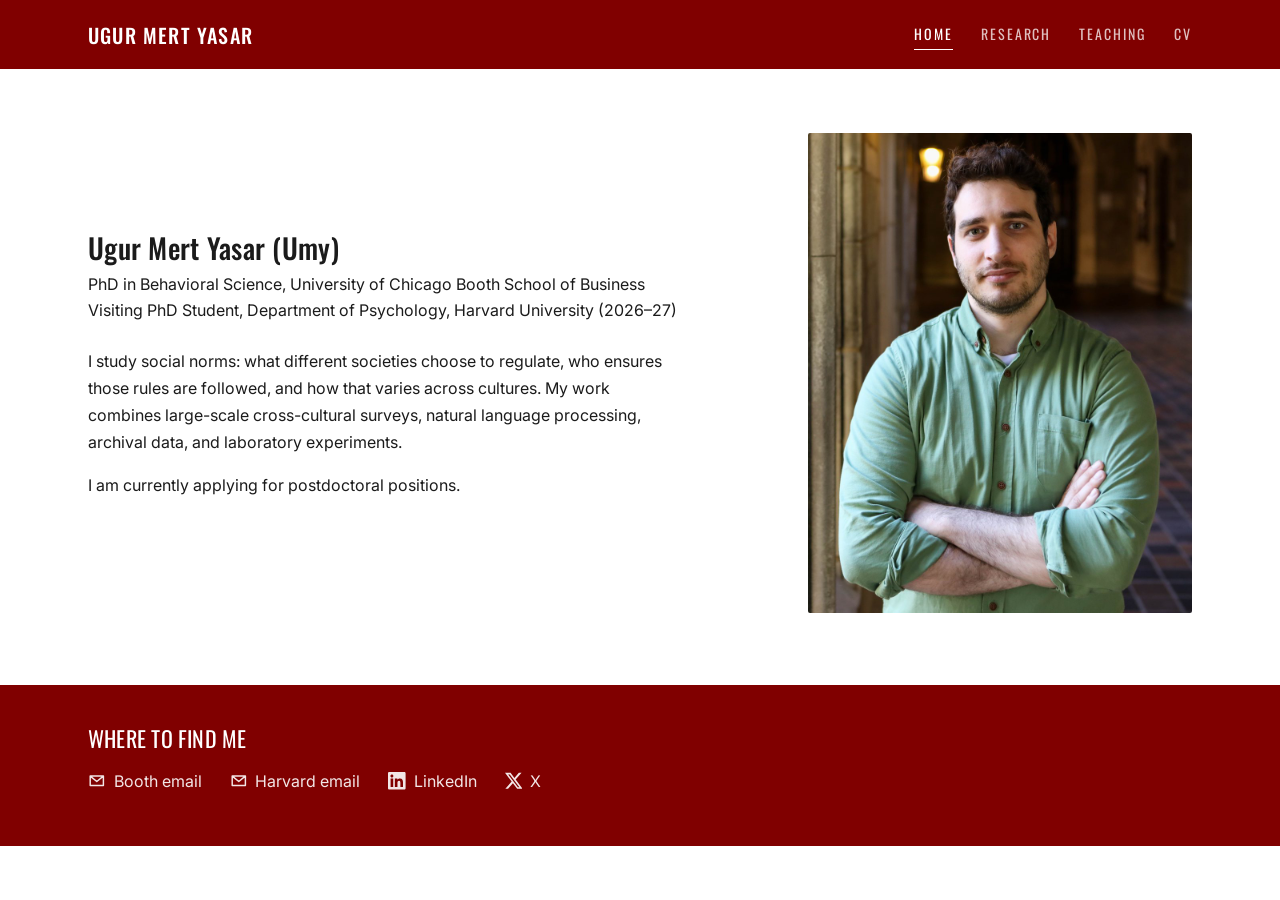
==== commit 8377aea8: "Footer links: Booth and Harvard email, LinkedIn and X, with icons Co-Authored-By: Claude Opus 5.5 <n" ====
--- a/index.html
+++ b/index.html
@@ -15,7 +15,7 @@
 <link rel="preconnect" href="https://fonts.googleapis.com">
 <link rel="preconnect" href="https://fonts.gstatic.com" crossorigin>
 <link href="https://fonts.googleapis.com/css2?family=Inter:wght@400;500;600&family=Oswald:wght@400;500&display=swap" rel="stylesheet">
-<link rel="stylesheet" href="style.css?v=20261009d">
+<link rel="stylesheet" href="style.css?v=20261009e">
 </head>
 <body>
 
@@ -100,15 +100,10 @@
   <div class="wrap">
     <h2>Where to find me</h2>
     <ul class="find">
-      <li><a href="mailto:umy@chicagobooth.edu">Email (Booth)</a></li>
-      <li><a href="mailto:umyasar@fas.harvard.edu">Email (Harvard)</a></li>
-      <li><a href="assets/cv.pdf">CV</a></li>
-      <li><a href="https://orcid.org/0009-0003-6878-2344">ORCID</a></li>
-      <!-- Add more as needed, one per line, e.g.
-      <li><a href="https://www.linkedin.com/in/...">LinkedIn</a></li>
-      <li><a href="https://scholar.google.com/citations?user=...">Google Scholar</a></li>
-      <li><a href="https://bsky.app/profile/...">Bluesky</a></li>
-      -->
+      <li><a href="mailto:umy@chicagobooth.edu"><svg class="ico" viewBox="0 0 24 24" aria-hidden="true"><path fill="none" stroke="currentColor" stroke-width="2" stroke-linejoin="round" d="M3 5.5h18v13H3z M3.5 6l8.5 7 8.5-7"/></svg>Booth email</a></li>
+      <li><a href="mailto:umyasar@fas.harvard.edu"><svg class="ico" viewBox="0 0 24 24" aria-hidden="true"><path fill="none" stroke="currentColor" stroke-width="2" stroke-linejoin="round" d="M3 5.5h18v13H3z M3.5 6l8.5 7 8.5-7"/></svg>Harvard email</a></li>
+      <li><a href="https://www.linkedin.com/in/ugurmertyasar" target="_blank" rel="noopener"><svg class="ico" viewBox="0 0 24 24" aria-hidden="true"><path fill="currentColor" d="M20.447 20.452h-3.554v-5.569c0-1.328-.027-3.037-1.852-3.037-1.853 0-2.136 1.445-2.136 2.939v5.667H9.351V9h3.414v1.561h.046c.477-.9 1.637-1.85 3.37-1.85 3.601 0 4.267 2.37 4.267 5.455v6.286zM5.337 7.433c-1.144 0-2.063-.926-2.063-2.065 0-1.138.92-2.063 2.063-2.063 1.14 0 2.064.925 2.064 2.063 0 1.139-.925 2.065-2.064 2.065zm1.782 13.019H3.555V9h3.564v11.452zM22.225 0H1.771C.792 0 0 .774 0 1.729v20.542C0 23.227.792 24 1.771 24h20.451C23.2 24 24 23.227 24 22.271V1.729C24 .774 23.2 0 22.222 0h.003z"/></svg>LinkedIn</a></li>
+      <li><a href="https://x.com/ugurmertyasar" target="_blank" rel="noopener"><svg class="ico" viewBox="0 0 24 24" aria-hidden="true"><path fill="currentColor" d="M18.901 1.153h3.68l-8.04 9.19L24 22.846h-7.406l-5.8-7.584-6.638 7.584H.474l8.6-9.83L0 1.154h7.594l5.243 6.932ZM17.61 20.644h2.039L6.486 3.24H4.298Z"/></svg>X</a></li>
     </ul>
   </div>
 </footer>
--- a/style.css
+++ b/style.css
@@ -240,8 +240,9 @@
 .band + .footer { margin-top: 0; }
 .footer h2 { font-size: 1.375rem; line-height: 1.2; margin: 0 0 1rem; }
 .find { list-style: none; margin: 0; padding: 0; display: flex; flex-wrap: wrap; gap: .6rem 1.75rem; }
-.find a { color: #fff; text-decoration: none; border-bottom: 1px solid rgba(255,255,255,.35); padding-bottom: 1px; }
-.find a:hover { border-bottom-color: #fff; }
+.find a { color: #fff; text-decoration: none; display: inline-flex; align-items: center; gap: .5rem; opacity: .9; }
+.find a:hover { opacity: 1; text-decoration: underline; text-underline-offset: .2em; }
+.find .ico { width: 1.1rem; height: 1.1rem; flex: none; }
 
 @media (max-width: 46rem) {
   .hero { grid-template-columns: 1fr; gap: 0; padding-top: 2.5rem; }
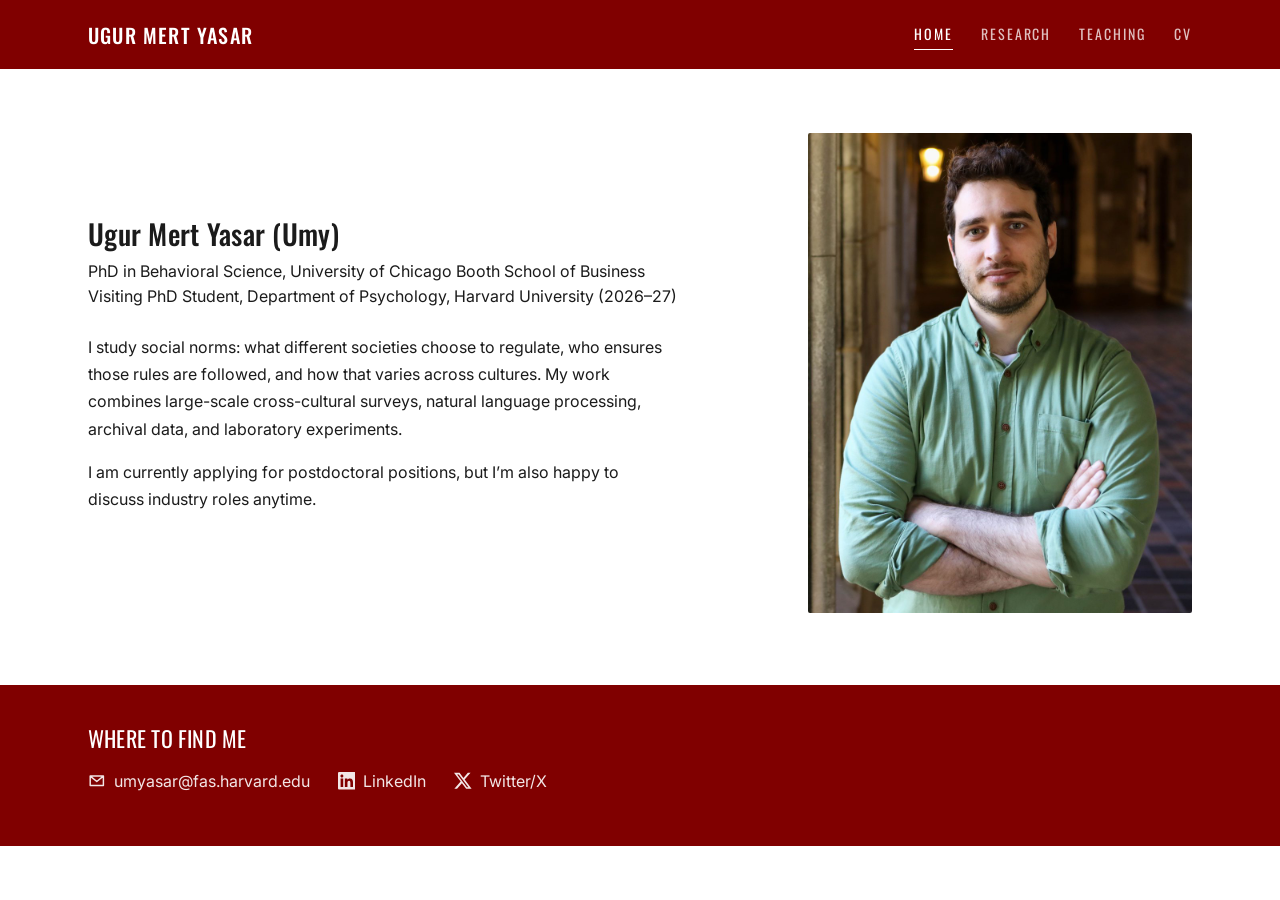
==== commit 1b04abee: "Footer: Harvard email address only, Twitter/X label; add industry-roles line to bio Co-Authored-By: " ====
--- a/index.html
+++ b/index.html
@@ -43,7 +43,7 @@
         ensures those rules are followed, and how that varies across cultures. My work
         combines large-scale cross-cultural surveys, natural language processing,
         archival data, and laboratory experiments.</p>
-        <p>I am currently applying for postdoctoral positions.</p>
+        <p>I am currently applying for postdoctoral positions, but I&rsquo;m also happy to discuss industry roles anytime.</p>
       </div>
     </div>
     <!-- Click the portrait to swap in an artwork. Put the artwork at the path in
@@ -100,10 +100,9 @@
   <div class="wrap">
     <h2>Where to find me</h2>
     <ul class="find">
-      <li><a href="mailto:umy@chicagobooth.edu"><svg class="ico" viewBox="0 0 24 24" aria-hidden="true"><path fill="none" stroke="currentColor" stroke-width="2" stroke-linejoin="round" d="M3 5.5h18v13H3z M3.5 6l8.5 7 8.5-7"/></svg>Booth email</a></li>
-      <li><a href="mailto:umyasar@fas.harvard.edu"><svg class="ico" viewBox="0 0 24 24" aria-hidden="true"><path fill="none" stroke="currentColor" stroke-width="2" stroke-linejoin="round" d="M3 5.5h18v13H3z M3.5 6l8.5 7 8.5-7"/></svg>Harvard email</a></li>
+      <li><a href="mailto:umyasar@fas.harvard.edu"><svg class="ico" viewBox="0 0 24 24" aria-hidden="true"><path fill="none" stroke="currentColor" stroke-width="2" stroke-linejoin="round" d="M3 5.5h18v13H3z M3.5 6l8.5 7 8.5-7"/></svg>umyasar@fas.harvard.edu</a></li>
       <li><a href="https://www.linkedin.com/in/ugurmertyasar" target="_blank" rel="noopener"><svg class="ico" viewBox="0 0 24 24" aria-hidden="true"><path fill="currentColor" d="M20.447 20.452h-3.554v-5.569c0-1.328-.027-3.037-1.852-3.037-1.853 0-2.136 1.445-2.136 2.939v5.667H9.351V9h3.414v1.561h.046c.477-.9 1.637-1.85 3.37-1.85 3.601 0 4.267 2.37 4.267 5.455v6.286zM5.337 7.433c-1.144 0-2.063-.926-2.063-2.065 0-1.138.92-2.063 2.063-2.063 1.14 0 2.064.925 2.064 2.063 0 1.139-.925 2.065-2.064 2.065zm1.782 13.019H3.555V9h3.564v11.452zM22.225 0H1.771C.792 0 0 .774 0 1.729v20.542C0 23.227.792 24 1.771 24h20.451C23.2 24 24 23.227 24 22.271V1.729C24 .774 23.2 0 22.222 0h.003z"/></svg>LinkedIn</a></li>
-      <li><a href="https://x.com/ugurmertyasar" target="_blank" rel="noopener"><svg class="ico" viewBox="0 0 24 24" aria-hidden="true"><path fill="currentColor" d="M18.901 1.153h3.68l-8.04 9.19L24 22.846h-7.406l-5.8-7.584-6.638 7.584H.474l8.6-9.83L0 1.154h7.594l5.243 6.932ZM17.61 20.644h2.039L6.486 3.24H4.298Z"/></svg>X</a></li>
+      <li><a href="https://x.com/ugurmertyasar" target="_blank" rel="noopener"><svg class="ico" viewBox="0 0 24 24" aria-hidden="true"><path fill="currentColor" d="M18.901 1.153h3.68l-8.04 9.19L24 22.846h-7.406l-5.8-7.584-6.638 7.584H.474l8.6-9.83L0 1.154h7.594l5.243 6.932ZM17.61 20.644h2.039L6.486 3.24H4.298Z"/></svg>Twitter/X</a></li>
     </ul>
   </div>
 </footer>
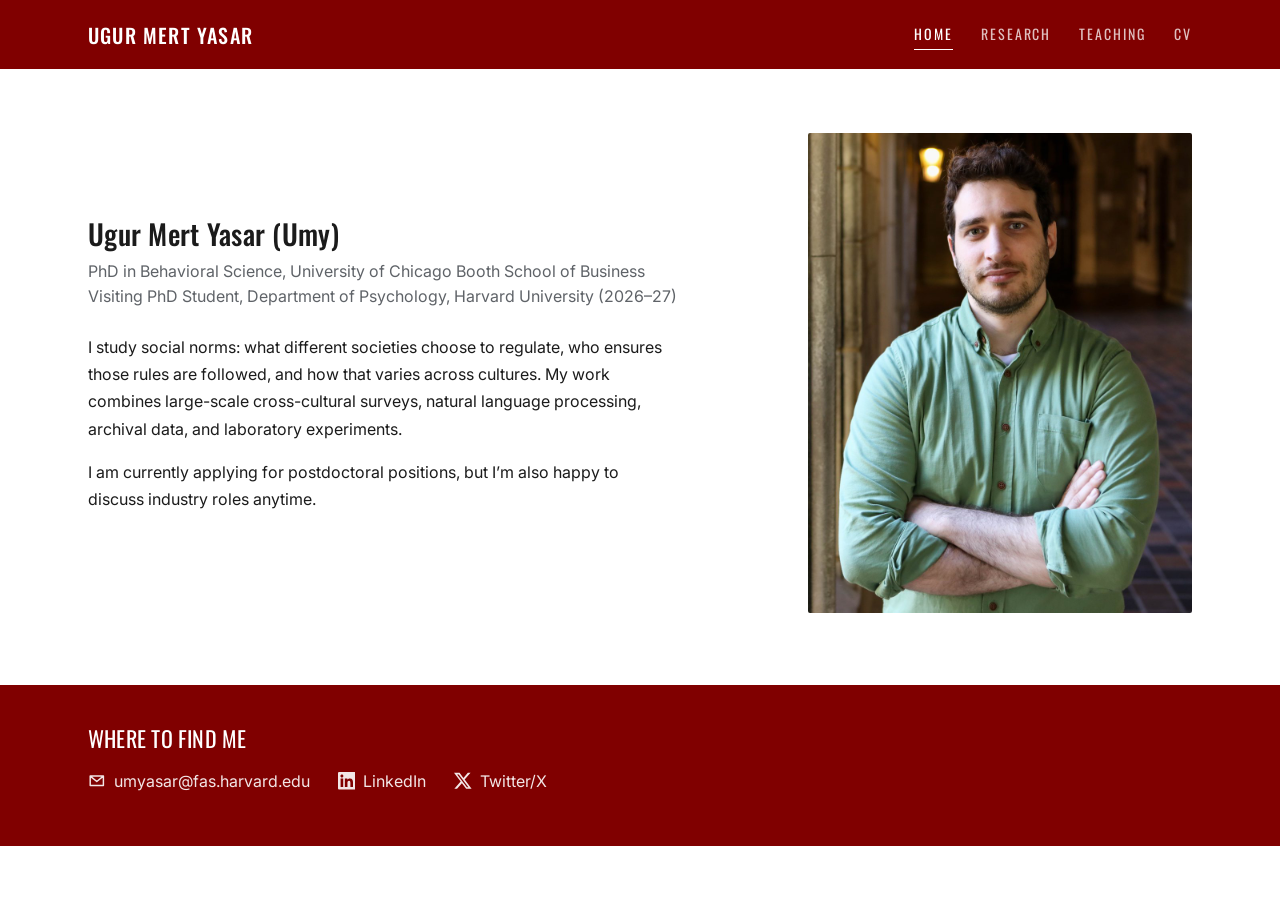
==== commit 8172239a: "Grey role lines under the name Co-Authored-By: Claude Opus 5.5 <noreply@anthropic.com>" ====
--- a/index.html
+++ b/index.html
@@ -15,7 +15,7 @@
 <link rel="preconnect" href="https://fonts.googleapis.com">
 <link rel="preconnect" href="https://fonts.gstatic.com" crossorigin>
 <link href="https://fonts.googleapis.com/css2?family=Inter:wght@400;500;600&family=Oswald:wght@400;500&display=swap" rel="stylesheet">
-<link rel="stylesheet" href="style.css?v=20261009e">
+<link rel="stylesheet" href="style.css?v=20261009f">
 </head>
 <body>
 
--- a/style.css
+++ b/style.css
@@ -95,7 +95,7 @@
   text-transform: none; letter-spacing: .01em;
   margin: 0 0 .5rem;
 }
-.hero .role { color: var(--ink); font-size: 1rem; line-height: 1.6; margin: 0 0 1.5rem; max-width: none; }
+.hero .role { color: var(--muted); font-size: 1rem; line-height: 1.6; margin: 0 0 1.5rem; max-width: none; }
 .hero p { max-width: var(--measure); margin: 0 0 1rem; }
 .hero .portrait {
   width: 100%; height: auto; aspect-ratio: 4 / 5; object-fit: cover;
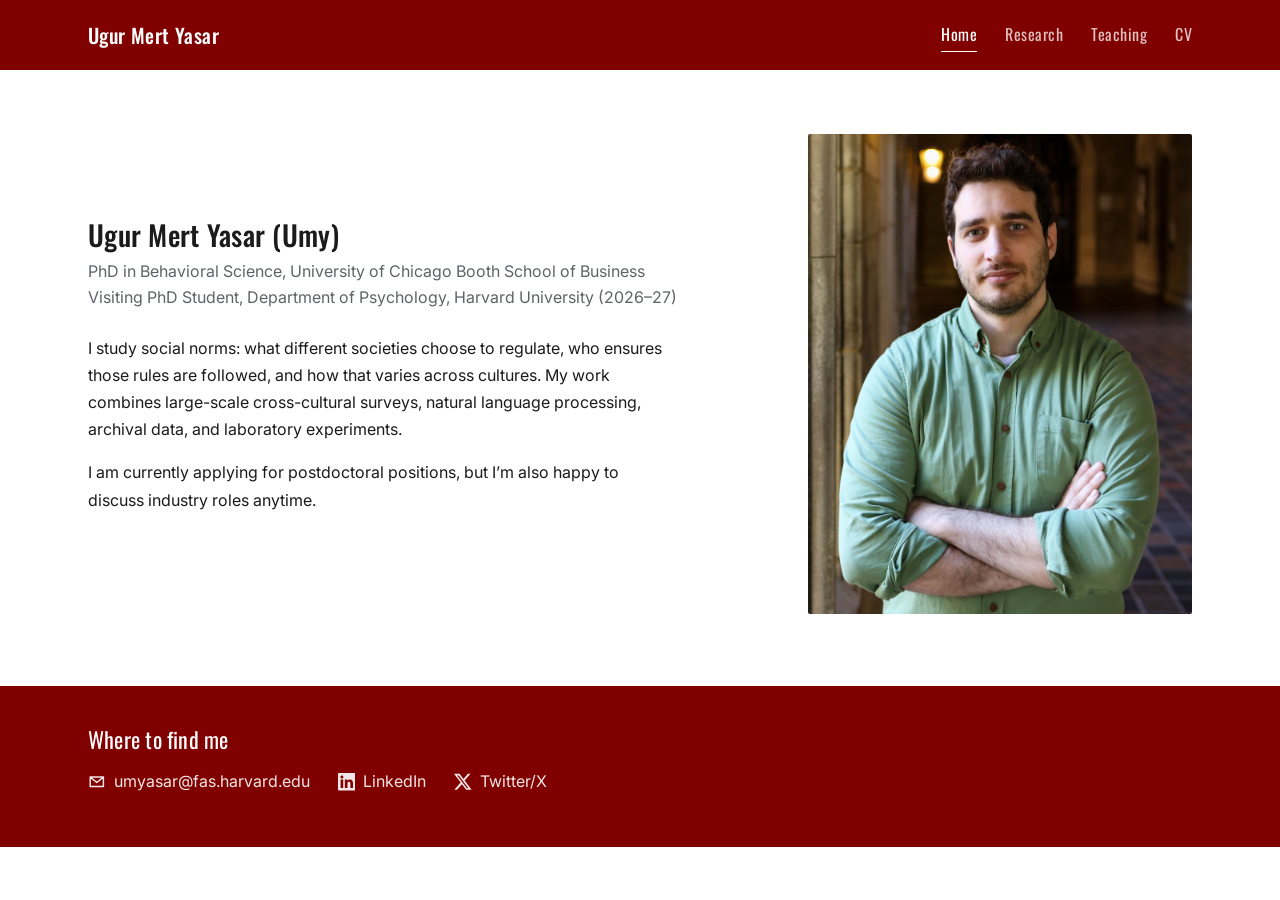
==== commit 939621de: "Normal capitalisation for headings, name, nav and labels (no all-caps) Co-Authored-By: Claude Opus 5" ====
--- a/index.html
+++ b/index.html
@@ -15,7 +15,7 @@
 <link rel="preconnect" href="https://fonts.googleapis.com">
 <link rel="preconnect" href="https://fonts.gstatic.com" crossorigin>
 <link href="https://fonts.googleapis.com/css2?family=Inter:wght@400;500;600&family=Oswald:wght@400;500&display=swap" rel="stylesheet">
-<link rel="stylesheet" href="style.css?v=20261009f">
+<link rel="stylesheet" href="style.css?v=20261009g">
 </head>
 <body>
 
--- a/style.css
+++ b/style.css
@@ -49,14 +49,14 @@
 .label {
   font-family: var(--display);
   font-size: .8125rem; font-weight: 400;
-  letter-spacing: .14em; text-transform: uppercase;
+  letter-spacing: .02em;
   color: var(--accent);
   margin: 0;
 }
 
 h1, h2, h3 {
   font-family: var(--display); font-weight: 400;
-  text-transform: uppercase; letter-spacing: .01em;
+  letter-spacing: .01em;
 }
 
 a { color: var(--accent); text-decoration-color: currentColor; text-decoration-thickness: 1px; text-underline-offset: .2em; }
@@ -72,13 +72,13 @@
 }
 .masthead .name {
   font-family: var(--display); font-size: 1.25rem; font-weight: 500;
-  letter-spacing: .06em; text-transform: uppercase;
+  letter-spacing: .02em;
   color: var(--on-accent); text-decoration: none;
 }
 .nav { display: flex; gap: 1.75rem; }
 .nav a {
-  font-family: var(--display); font-size: .875rem; letter-spacing: .14em;
-  text-transform: uppercase; text-decoration: none;
+  font-family: var(--display); font-size: 1rem; letter-spacing: .03em;
+  text-decoration: none;
   color: var(--on-accent); opacity: .75;
   padding: .2rem 0; border-bottom: 1px solid transparent;
 }
@@ -209,12 +209,12 @@
 .titles a:hover { color: var(--accent); }
 .tag {
   margin-left: .5rem; white-space: nowrap;
-  font-family: var(--display); font-size: .75rem; letter-spacing: .1em;
-  text-transform: uppercase; color: var(--accent);
+  font-family: var(--display); font-size: .8125rem; letter-spacing: .02em;
+  color: var(--accent);
 }
 .prose { max-width: var(--measure); }
 .prose p { margin: 0 0 1rem; }
-.more { margin: 1.5rem 0 0; font-family: var(--display); text-transform: uppercase; letter-spacing: .1em; font-size: .875rem; }
+.more { margin: 1.5rem 0 0; font-family: var(--display); letter-spacing: .02em; font-size: 1rem; }
 .more a { text-decoration: none; }
 
 /* --- papers -------------------------------------------------------------- */
@@ -225,8 +225,8 @@
 }
 .paper .authors { color: var(--muted); font-size: .9375rem; margin: 0 0 .5rem; }
 .paper .status {
-  display: inline-block; font-family: var(--display); font-size: .75rem;
-  letter-spacing: .1em; text-transform: uppercase; color: var(--muted);
+  display: inline-block; font-family: var(--display); font-size: .8125rem;
+  letter-spacing: .02em; color: var(--muted);
   border: 1px solid var(--rule); border-radius: 2px; padding: .1rem .5rem;
 }
 .paper.is-jmp { border-left-color: var(--accent); }
